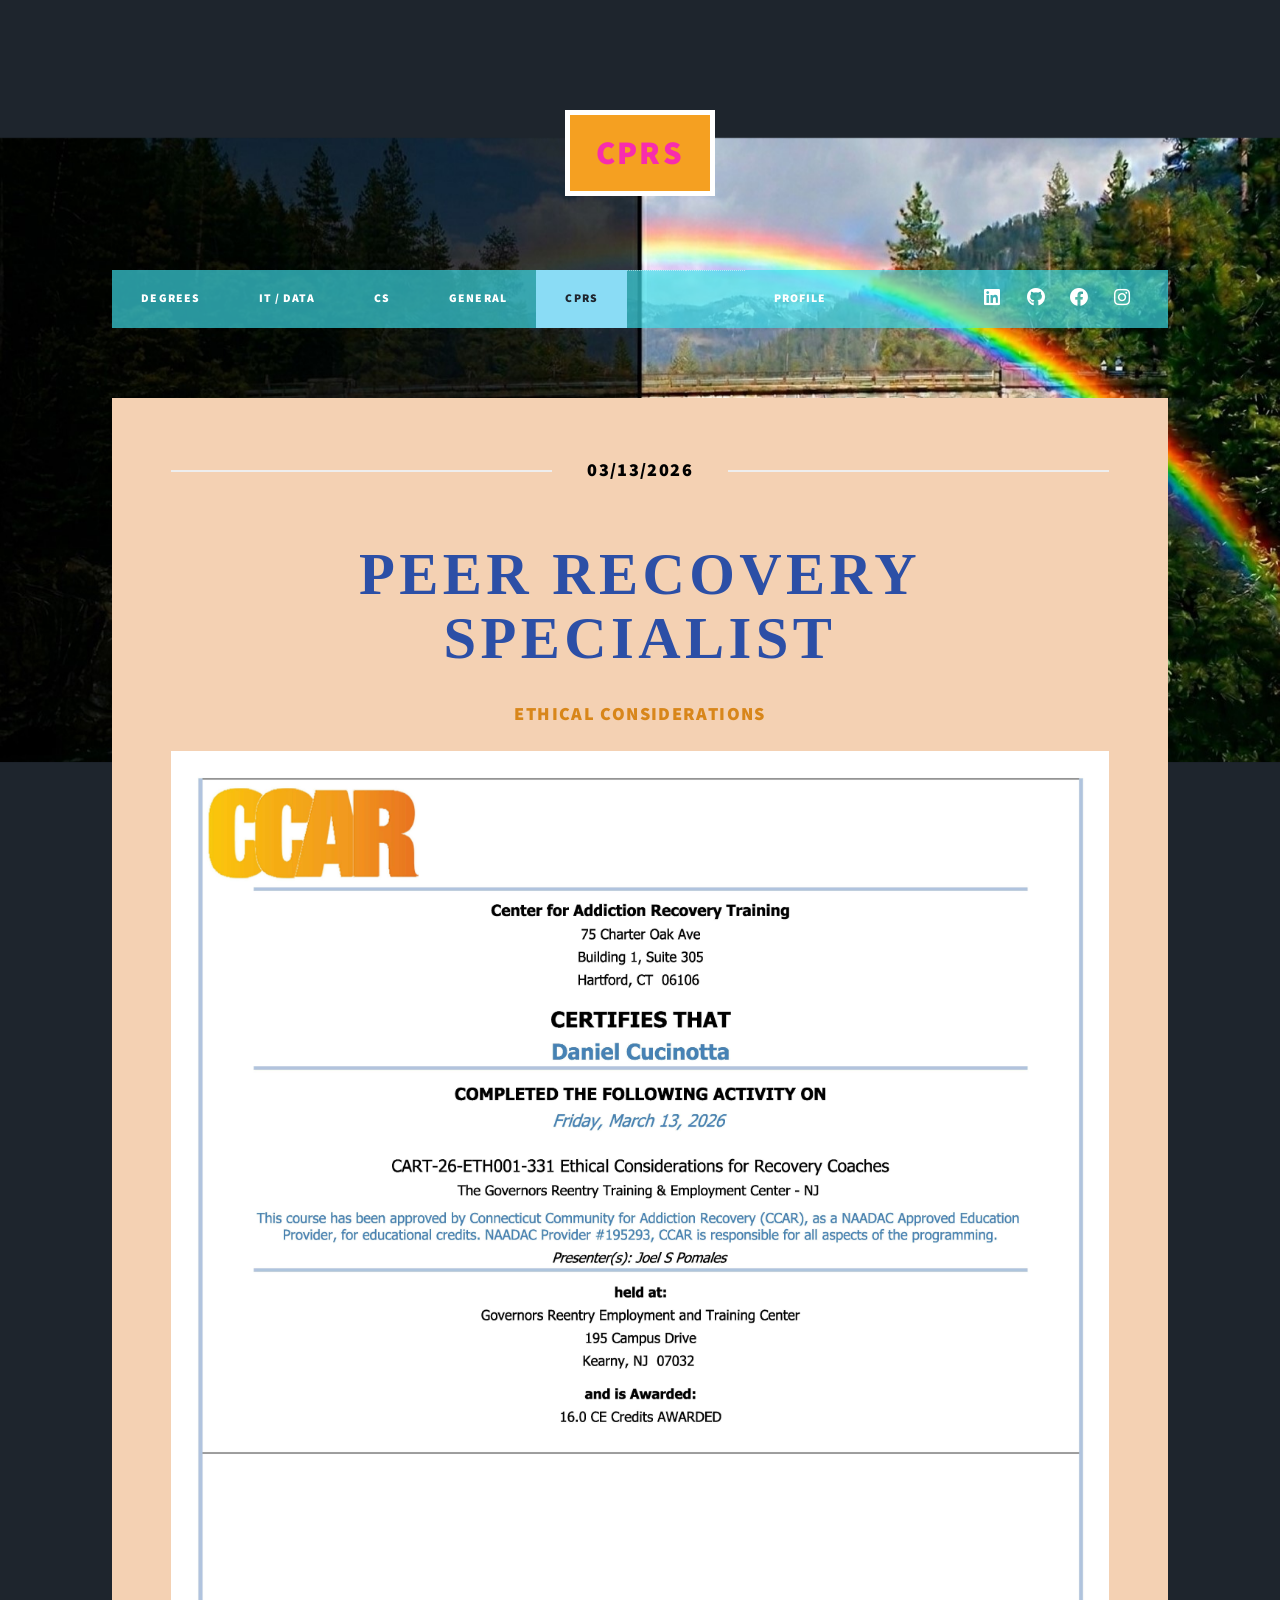
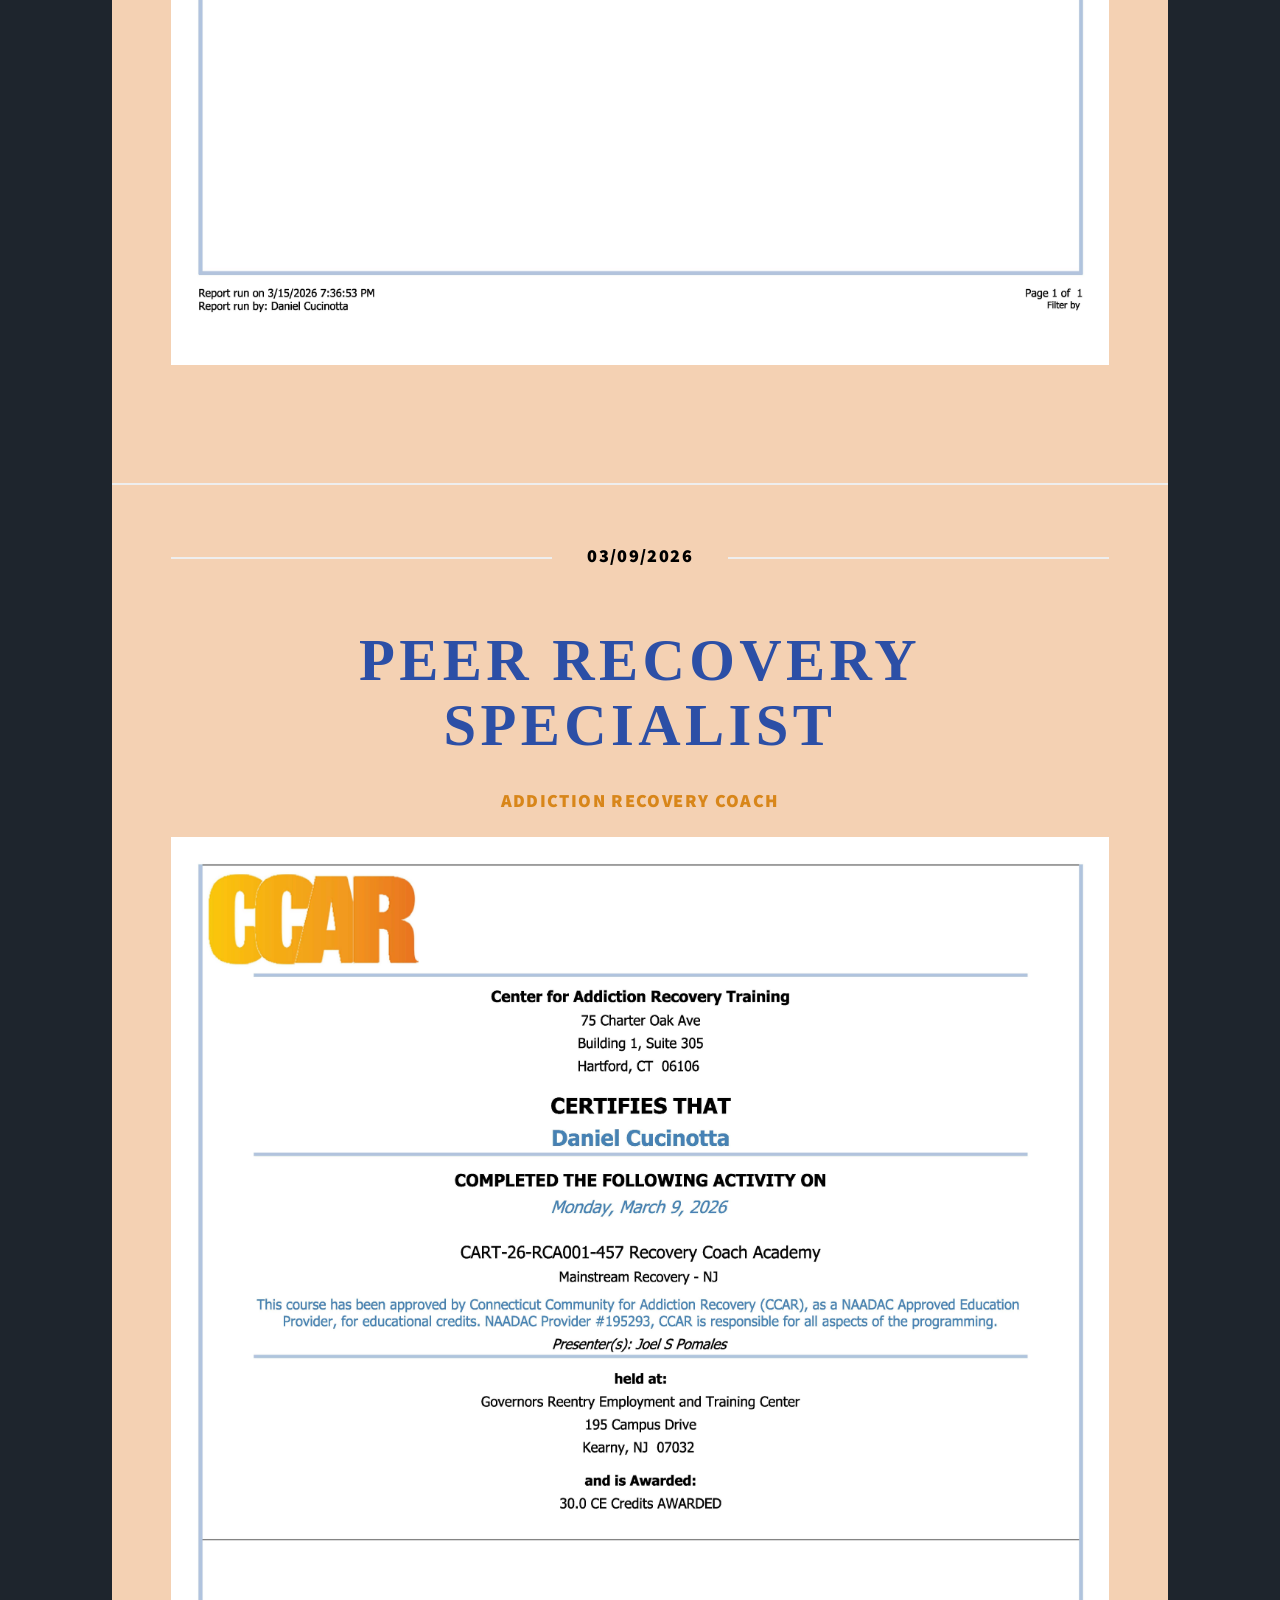
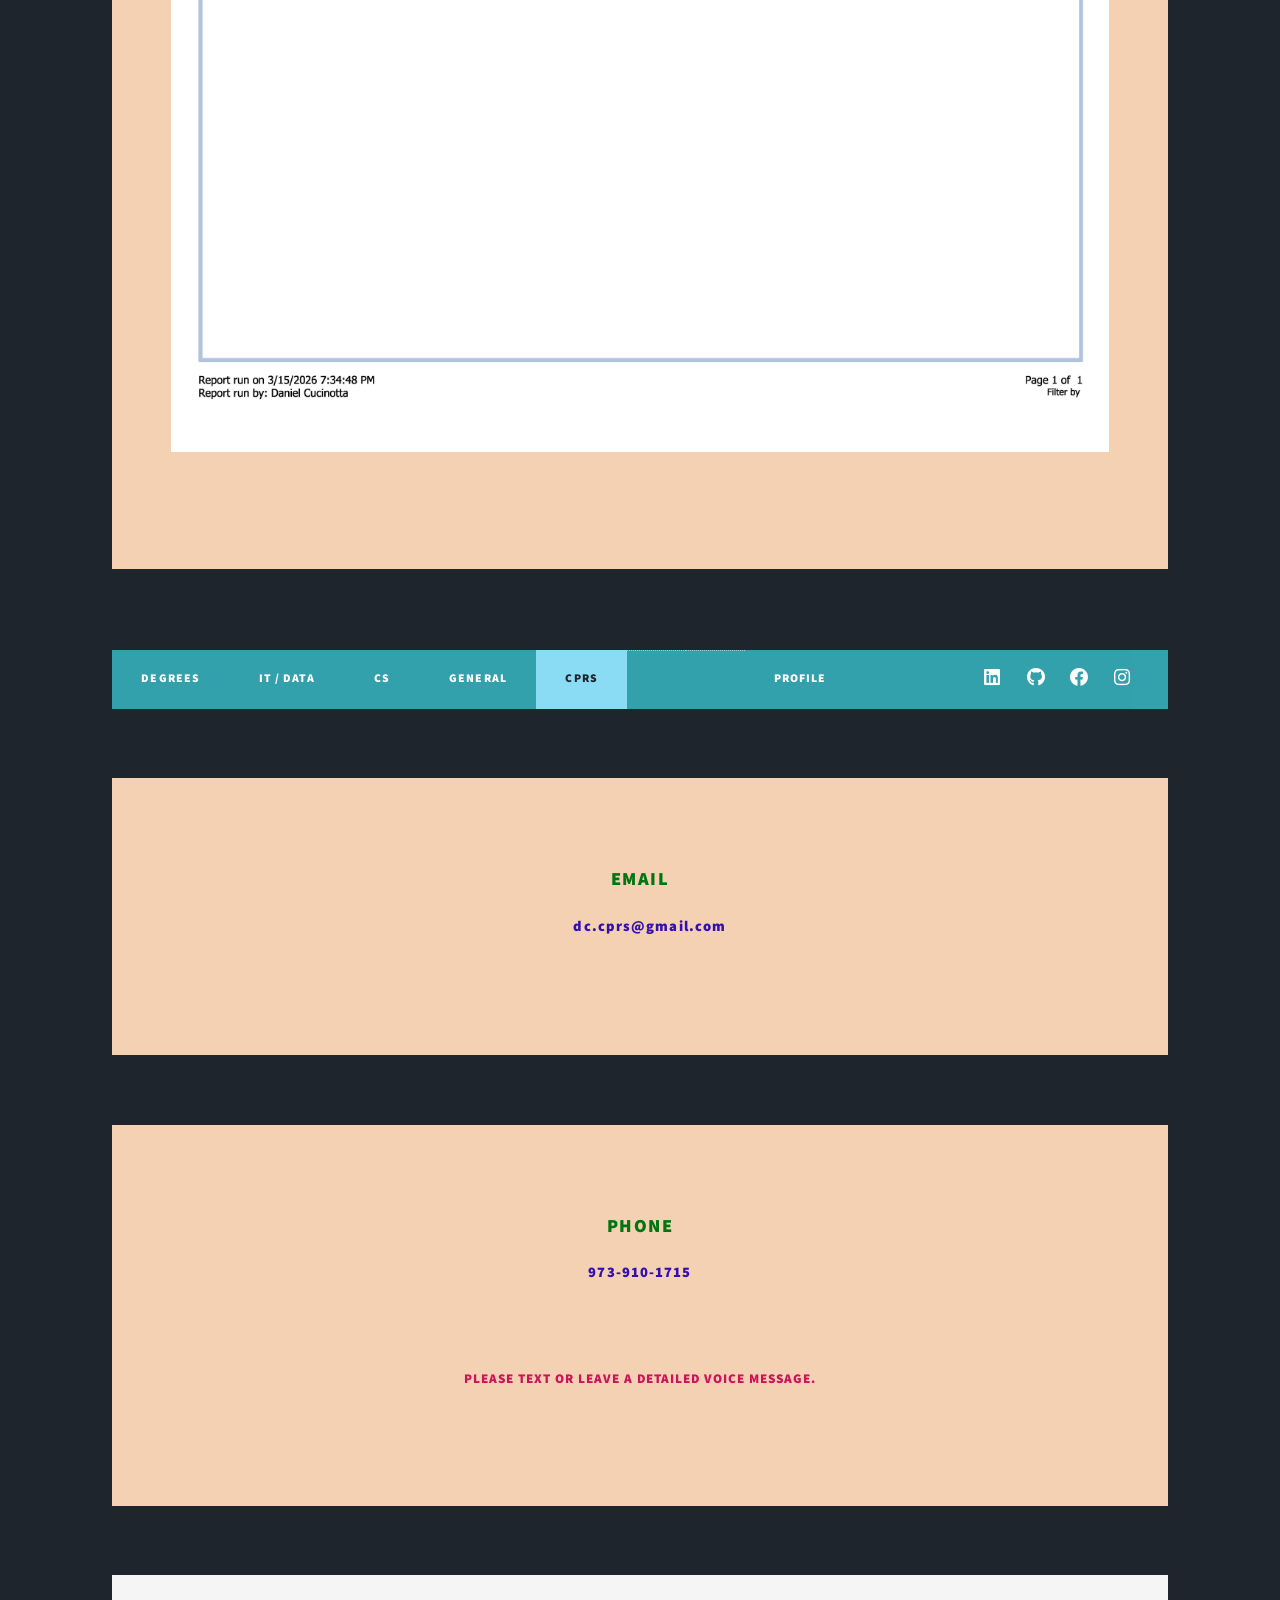
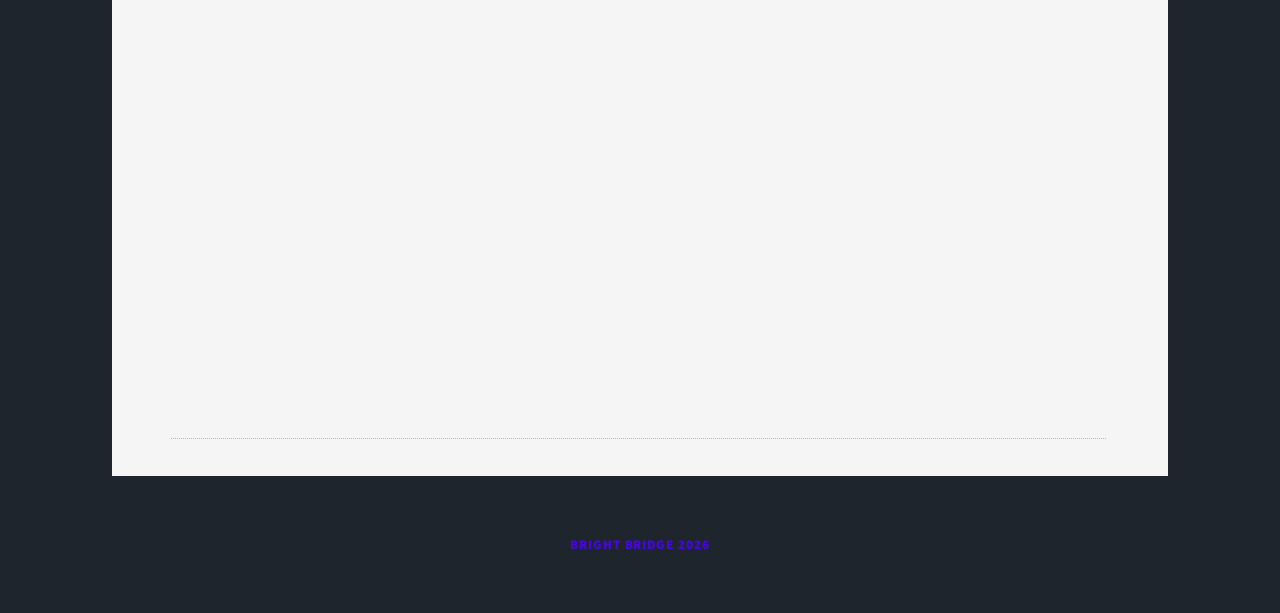
==== CPRS.html @ f17cce69 "Add files via upload" ====
<!DOCTYPE HTML>
<html>
	<head>
		<title> Daniel Cucinotta Portfolio </title>
		<meta charset="utf-8" />
		<meta name="viewport" content="width=device-width, initial-scale=1, user-scalable=no" />
	    <link rel="stylesheet" href="assets/css/main.css" /> 
		<noscript><link rel="stylesheet" href="assets/css/noscript.css" /></noscript>
	</head>
	<body class="is-preload">

		
		<!-- Wrapper -->
		<div id="wrapper" class="fade-in">			
			
			
				<!-- Header -->
            
					<header id="header">
						<span><div><a>
						<a class="logo" style = "color: rgb(248, 44, 173) ;  background-color:rgb(245, 160, 33);">CPRS</a></a></div></span>
					</header>		
				
<br/>
					<!-- Nav -->
								<nav id="nav">
									<ul class="links">
																				
										<li><a href="Degrees.html"> Degrees </a></li>

										<li><a href="Data.html"> IT / Data </a></li>
							
										<li><a href="CustomerService.html">CS</a></li>

										<li><a href="General.html">General</a></li>

										<li class="active"><a href="CPRS.html"> CPRS </a></li>	
										
										<li><a></a></li><br/>

										<li><a></a></li><br/>

									

										<li><a href="Profile.html"> Profile </a></li>
										
									</ul>

									<ul class="icons">	
											<li><a href="https://www.linkedin.com/in/dc-cprs/" class="icon brands fa-linkedin"></span></a></li>						
											<li><a href="https://github.com/dc411" class="icon brands alt fa-github"><span class="label"></span></a></li>
											<li><a href="https://www.facebook.com/daniel.cucinotta.2025/" class="icon brands fa-facebook"></span></a></li>
											<li><a href="https://www.instagram.com/cucinottadan/" class="icon brands fa-instagram"></span></a></li>
											
												</ul>

									</nav>

					<br/><br/>

					<!-- Main -->
					<div id="main">




						<!-- Post -->


										<section class="post">
						<header class="major">
							<span class="date"><h3 style="color: black">03/13/2026</h3></span>
							<a>
								<h2  style="color: rgb(44, 79, 166)" ><a href="images/CPRS2.jpg">Peer Recovery Specialist</a></h2>
									
								<h3 style="color:  rgb(216, 134, 26)";><a href="images/CPRS2.jpg">Ethical Considerations</h3>
								
							
							<div class="image main"><img src="images/CPRS2.jpg" alt="" /></div>
						</a>


					</header>
					</section>

					

				<section class="post">
						<header class="major">
							
							<span class="date"><h3 style="color: black">03/09/2026</h3></span>

							<a>
								<h2  style="color: rgb(44, 79, 166)" ><a href="images/CPRS.jpg">Peer Recovery Specialist</a></h2>
									
								<h3 style="color:  rgb(216, 134, 26)";><a href="images/CPRS.jpg">Addiction Recovery Coach</h3>
								
							
							<div class="image main"><img src="images/CPRS.jpg" alt="" /></div>
						</a>


					</header>
					</section>


		

						</div><br/>

				</div><br/>
			</section>
		</section>
	</div>
		</section>

		</div>
		</div>

	<br/><br/>					
	
	
				<!-- Nav -->
								<nav id="nav">
									<ul class="links">
																				
										<li><a href="Degrees.html"> Degrees </a></li>

										<li><a href="Data.html"> IT / Data </a></li><br/>
							
										<li><a href="CustomerService.html">CS</a></li>

										<li><a href="General.html">General</a></li>

										<li class="active"><a href="CPRS.html"> CPRS </a></li>
										
										<li><a></a></li><br/>

										<li><a></a></li><br/>

										

										<li><a href="Profile.html"> Profile </a></li><br/>
										
									</ul>

									<ul class="icons">	
											<li><a href="https://www.linkedin.com/in/dc-cprs/" class="icon brands fa-linkedin"></span></a></li>						
											<li><a href="https://github.com/dc411" class="icon brands alt fa-github"><span class="label"></span></a></li>
											<li><a href="https://www.facebook.com/daniel.cucinotta.2025/" class="icon brands fa-facebook"></span></a></li>
											<li><a href="https://www.instagram.com/cucinottadan/" class="icon brands fa-instagram"></span></a></li>
											
												</ul>

									</nav>

				</div>
				</section>
		
				<br/><br/>



<div id="main">

<section class="post">
						<header class="major">
							
							
						<a>
								<h3 style="color: rgb(2, 117, 18)">Email</h3>

								<h4 style="color: rgb(51, 16, 175)">
									
									<p style="text-transform: lowercase;">

									&emsp;&emsp;&emsp;&emsp;&emsp;&emsp;&emsp;&emsp;&emsp;&emsp;
									&emsp;&emsp;&emsp;&emsp;&emsp;&emsp;&emsp;&emsp;&emsp;&emsp;
									&emsp;&emsp;&emsp;&emsp;&nbsp;

									dc.cprs@gmail.com
								</p>
							</h4>
								
							</a>
					

					</header>
					</section>
				</div>
<br/><br/>

			<div id="main">
<section class="post">
						<header class="major">
							
							<a>
								<h3 style="color: rgb(2, 117, 18)">Phone</h3>
								<h4 style="color: rgb(51, 16, 175)">973-910-1715</h4>
								<br/><br/>
								<h5 style="color: rgb(203, 21, 91)">Please text or leave a detailed voice message.</h5>
							</a>							
						</header>
					</section>

</div>

<br/><br/>
					
						<!-- Footer -->
					<footer id="footer">


					
						<section >
						<a>

								<iframe src="https://www.google.com/maps/embed?pb=!1m18!1m12!1m3!1d6033.27076719664!2d-74.10550930064575!3d40.87987526144685!2m3!1f0!2f0!3f0!3m2!1i1024!2i768!4f13.1!3m3!1m2!1s0x89c2f944ef152515%3A0xebf8b6fded5df529!2sGarfield%2C%20NJ!5e0!3m2!1sen!2sus!4v1782497532136!5m2!1sen!2sus" width="935" height="400" style="border:0;" allowfullscreen="" loading="lazy" referrerpolicy="strict-origin-when-cross-origin"></iframe>
							</a>
	


					</section>

	</footer>

			<!-- Copyright -->
				
					<div id="copyright">
					<h5 style="color: rgb(71, 6, 224)"> <a href="index.html">Bright Bridge 2026</a></h5>
					</div>

		</div>
	
			
	
	
			

		<!-- Scripts -->
			<script src="assets/js/jquery.min.js"></script>
			<script src="assets/js/jquery.scrollex.min.js"></script>
			<script src="assets/js/jquery.scrolly.min.js"></script>
			<script src="assets/js/browser.min.js"></script>
			<script src="assets/js/breakpoints.min.js"></script>
			<script src="assets/js/util.js"></script>
			<script src="assets/js/main.js"></script>

	</body>
</html>
---- assets/css/main.css ----
@import url(fontawesome-all.min.css);
@import url("https://fonts.googleapis.com/css?family=Merriweather:300,700,300italic,700italic|Source+Sans+Pro:900");


html, body, div, span, applet, object,
iframe, h1, h2, h3, h4, h5, h6, p, blockquote,
pre, a, abbr, acronym, address, big, cite,
code, del, dfn, em, img, ins, kbd, q, s, samp,
small, strike, strong, sub, sup, tt, var, b,
u, i, center, dl, dt, dd, ol, ul, li, fieldset,
form, label, legend, table, caption, tbody,
tfoot, thead, tr, th, td, article, aside,
canvas, details, embed, figure, figcaption,
footer, header, hgroup, menu, nav, output, ruby,
section, summary, time, mark, audio, video {
	margin: 0;
	padding: 0;
	border: 0;
	font-size: 100%;
	font: inherit;
	vertical-align: baseline;}

article, aside, details, figcaption, figure,
footer, header, hgroup, menu, nav, section {
	display: block;}

body {
	line-height: 1;
}

ol, ul {
	list-style: none;
}

blockquote, q {
	quotes: none;
}

	blockquote:before, blockquote:after, q:before, q:after {
		content: '';
		content: none;
	}

table {
	border-collapse: collapse;
	border-spacing: 0;
}

body {
	-webkit-text-size-adjust: none;
}

mark {
	background-color: transparent;
	color: inherit;
}

input::-moz-focus-inner {
	border: 0;
	padding: 0;
}

input, select, textarea {
	-moz-appearance: none;
	-webkit-appearance: none;
	-ms-appearance: none;
	appearance: none;
}

/* Basic */

	@-ms-viewport {
		width: device-width;
	}

	body {
		-ms-overflow-style: scrollbar;
	}

	@media screen and (max-width: 480px) {

		html, body {
			min-width: 320px;
		}

	}

	html {
		box-sizing: border-box;
	}

	*, *:before, *:after {
		box-sizing: inherit;
	}

	body {
		background-color: #1e252d;
	}

		body.is-preload *, body.is-preload *:before, body.is-preload *:after {
			-moz-animation: none !important;
			-webkit-animation: none !important;
			-ms-animation: none !important;
			animation: none !important;
			-moz-transition: none !important;
			-webkit-transition: none !important;
			-ms-transition: none !important;
			transition: none !important;
		}

/* Type */

	html {
		font-size: 16pt;
	}

		@media screen and (max-width: 1680px) {

			html {
				font-size: 12pt;
			}

		}

		@media screen and (max-width: 1280px) {

			html {
				font-size: 11pt;
			}

		}

		@media screen and (max-width: 360px) {

			html {
				font-size: 10pt;
			}

		}

	body {
		color: #212931;
	}

	body, input, select, textarea {
		font-family: "Merriweather", Georgia, serif;
		font-weight: 300;
		font-size: 1rem;
		line-height: 2.375;
	}

	a {
		-moz-transition: color 0.2s ease-in-out, background-color 0.2s ease-in-out, border-color 0.2s ease-in-out, box-shadow 0.2s ease-in-out;
		-webkit-transition: color 0.2s ease-in-out, background-color 0.2s ease-in-out, border-color 0.2s ease-in-out, box-shadow 0.2s ease-in-out;
		-ms-transition: color 0.2s ease-in-out, background-color 0.2s ease-in-out, border-color 0.2s ease-in-out, box-shadow 0.2s ease-in-out;
		transition: color 0.2s ease-in-out, background-color 0.2s ease-in-out, border-color 0.2s ease-in-out, box-shadow 0.2s ease-in-out;
		border-bottom: dotted 1px;
		text-decoration: none;
	}

		a:hover {
			border-bottom-color: transparent;
		}

	strong, b {
		font-weight: 600;
	}

	em, i {
		font-style: italic;
	}

	p {
		text-align: justify;
		margin: 0 0 2rem 0;
	}

	h1, h2, h3, h4, h5, h6 {
		font-family: "Source Sans Pro", Helvetica, sans-serif;
		font-weight: 900;
		line-height: 1.5;
		letter-spacing: 0.075em;
		text-transform: uppercase;
		margin: 0 0 1rem 0;
	}

		h1 a, h2 a, h3 a, h4 a, h5 a, h6 a {
			border-bottom: 0;
			color: inherit;
			text-decoration: none;
		}

	h1 {
		font-size: 4rem;
		line-height: 1.1;
		margin: 0 0 2rem 0;
	}

	h2 {
		font-size: 1.75rem;
		line-height: 1.3;
		margin: 0 0 1.5rem 0;
	}

	h3 {
		font-size: 1.25rem;
		margin: 0 0 1.5rem 0;
	}

	h4 {
		font-size: 1rem;
	}

	h5 {
		font-size: 0.9rem;
	}

	h6 {
		font-size: 0.8rem;
	}

	sub {
		font-size: 0.8rem;
		position: relative;
		top: 0.5rem;
	}

	sup {
		font-size: 0.8rem;
		position: relative;
		top: -0.5rem;
	}

	blockquote {
		border-left: solid 4px;
		font-style: italic;
		margin: 0 0 2rem 0;
		padding: 0.5rem 0 0.5rem 2rem;
	}

	code {
		border: solid 2px;
		font-family: "Courier New", monospace;
		font-size: 0.9rem;
		margin: 0 0.25rem;
		padding: 0.25rem 0.65rem;
	}

	pre {
		-webkit-overflow-scrolling: touch;
		font-family: "Courier New", monospace;
		font-size: 0.9rem;
		margin: 0 0 2rem 0;
	}

		pre code {
			display: block;
			line-height: 1.75;
			padding: 1rem 1.5rem;
			overflow-x: auto;
		}

	hr {
		border: 0;
		border-bottom: solid 2px;
		margin: 3rem 0;
	}

		hr.major {
			margin: 5rem 0;
		}

	.align-left {
		text-align: left;
	}

	.align-center {
		text-align: center;
	}

	.align-right {
		text-align: right;
	}

	input, select, textarea {
		color: #212931;
	}

	a {
		color: #212931;
		border-bottom-color: rgba(33, 41, 49, 0.5);
	}

		a:hover {
			border-bottom-color: transparent;
			color: #e78e11 !important;
		}

	strong, b {
		color: #212931;
	}

	h1, h2, h3, h4, h5, h6 {
		color: #212931;
	}

	blockquote {
		border-left-color: #eeeeee;
	}

	code {
		background: rgba(220, 220, 220, 0.25);
		border-color: #eeeeee;
	}

	hr {
		border-bottom-color: #eeeeee;
	}

/* Row */

	.row {
		display: flex;
		flex-wrap: wrap;
		box-sizing: border-box;
		align-items: stretch;
	}

		.row > * {
			box-sizing: border-box;
		}

		.row.gtr-uniform > * > :last-child {
			margin-bottom: 0;
		}

		.row.aln-left {
			justify-content: flex-start;
		}

		.row.aln-center {
			justify-content: center;
		}

		.row.aln-right {
			justify-content: flex-end;
		}

		.row.aln-top {
			align-items: flex-start;
		}

		.row.aln-middle {
			align-items: center;
		}

		.row.aln-bottom {
			align-items: flex-end;
		}

		.row > .imp {
			order: -1;
		}

		.row > .col-1 {
			width: 8.33333%;
		}

		.row > .off-1 {
			margin-left: 8.33333%;
		}

		.row > .col-2 {
			width: 16.66667%;
		}

		.row > .off-2 {
			margin-left: 16.66667%;
		}

		.row > .col-3 {
			width: 25%;
		}

		.row > .off-3 {
			margin-left: 25%;
		}

		.row > .col-4 {
			width: 33.33333%;
		}

		.row > .off-4 {
			margin-left: 33.33333%;
		}

		.row > .col-5 {
			width: 41.66667%;
		}

		.row > .off-5 {
			margin-left: 41.66667%;
		}

		.row > .col-6 {
			width: 50%;
		}

		.row > .off-6 {
			margin-left: 50%;
		}

		.row > .col-7 {
			width: 58.33333%;
		}

		.row > .off-7 {
			margin-left: 58.33333%;
		}

		.row > .col-8 {
			width: 66.66667%;
		}

		.row > .off-8 {
			margin-left: 66.66667%;
		}

		.row > .col-9 {
			width: 75%;
		}

		.row > .off-9 {
			margin-left: 75%;
		}

		.row > .col-10 {
			width: 83.33333%;
		}

		.row > .off-10 {
			margin-left: 83.33333%;
		}

		.row > .col-11 {
			width: 91.66667%;
		}

		.row > .off-11 {
			margin-left: 91.66667%;
		}

		.row > .col-12 {
			width: 100%;
		}

		.row > .off-12 {
			margin-left: 100%;
		}

		.row.gtr-0 {
			margin-top: 0;
			margin-left: 0rem;
		}

			.row.gtr-0 > * {
				padding: 0 0 0 0rem;
			}

			.row.gtr-0.gtr-uniform {
				margin-top: 0rem;
			}

				.row.gtr-0.gtr-uniform > * {
					padding-top: 0rem;
				}

		.row.gtr-25 {
			margin-top: 0;
			margin-left: -0.375rem;
		}

			.row.gtr-25 > * {
				padding: 0 0 0 0.375rem;
			}

			.row.gtr-25.gtr-uniform {
				margin-top: -0.375rem;
			}

				.row.gtr-25.gtr-uniform > * {
					padding-top: 0.375rem;
				}

		.row.gtr-50 {
			margin-top: 0;
			margin-left: -0.75rem;
		}

			.row.gtr-50 > * {
				padding: 0 0 0 0.75rem;
			}

			.row.gtr-50.gtr-uniform {
				margin-top: -0.75rem;
			}

				.row.gtr-50.gtr-uniform > * {
					padding-top: 0.75rem;
				}

		.row {
			margin-top: 0;
			margin-left: -1.5rem;
		}

			.row > * {
				padding: 0 0 0 1.5rem;
			}

			.row.gtr-uniform {
				margin-top: -1.5rem;
			}

				.row.gtr-uniform > * {
					padding-top: 1.5rem;
				}

		.row.gtr-150 {
			margin-top: 0;
			margin-left: -2.25rem;
		}

			.row.gtr-150 > * {
				padding: 0 0 0 2.25rem;
			}

			.row.gtr-150.gtr-uniform {
				margin-top: -2.25rem;
			}

				.row.gtr-150.gtr-uniform > * {
					padding-top: 2.25rem;
				}

		.row.gtr-200 {
			margin-top: 0;
			margin-left: -3rem;
		}

			.row.gtr-200 > * {
				padding: 0 0 0 3rem;
			}

			.row.gtr-200.gtr-uniform {
				margin-top: -3rem;
			}

				.row.gtr-200.gtr-uniform > * {
					padding-top: 3rem;
				}

		@media screen and (max-width: 1680px) {

			.row {
				display: flex;
				flex-wrap: wrap;
				box-sizing: border-box;
				align-items: stretch;
			}

				.row > * {
					box-sizing: border-box;
				}

				.row.gtr-uniform > * > :last-child {
					margin-bottom: 0;
				}

				.row.aln-left {
					justify-content: flex-start;
				}

				.row.aln-center {
					justify-content: center;
				}

				.row.aln-right {
					justify-content: flex-end;
				}

				.row.aln-top {
					align-items: flex-start;
				}

				.row.aln-middle {
					align-items: center;
				}

				.row.aln-bottom {
					align-items: flex-end;
				}

				.row > .imp-xlarge {
					order: -1;
				}

				.row > .col-1-xlarge {
					width: 8.33333%;
				}

				.row > .off-1-xlarge {
					margin-left: 8.33333%;
				}

				.row > .col-2-xlarge {
					width: 16.66667%;
				}

				.row > .off-2-xlarge {
					margin-left: 16.66667%;
				}

				.row > .col-3-xlarge {
					width: 25%;
				}

				.row > .off-3-xlarge {
					margin-left: 25%;
				}

				.row > .col-4-xlarge {
					width: 33.33333%;
				}

				.row > .off-4-xlarge {
					margin-left: 33.33333%;
				}

				.row > .col-5-xlarge {
					width: 41.66667%;
				}

				.row > .off-5-xlarge {
					margin-left: 41.66667%;
				}

				.row > .col-6-xlarge {
					width: 50%;
				}

				.row > .off-6-xlarge {
					margin-left: 50%;
				}

				.row > .col-7-xlarge {
					width: 58.33333%;
				}

				.row > .off-7-xlarge {
					margin-left: 58.33333%;
				}

				.row > .col-8-xlarge {
					width: 66.66667%;
				}

				.row > .off-8-xlarge {
					margin-left: 66.66667%;
				}

				.row > .col-9-xlarge {
					width: 75%;
				}

				.row > .off-9-xlarge {
					margin-left: 75%;
				}

				.row > .col-10-xlarge {
					width: 83.33333%;
				}

				.row > .off-10-xlarge {
					margin-left: 83.33333%;
				}

				.row > .col-11-xlarge {
					width: 91.66667%;
				}

				.row > .off-11-xlarge {
					margin-left: 91.66667%;
				}

				.row > .col-12-xlarge {
					width: 100%;
				}

				.row > .off-12-xlarge {
					margin-left: 100%;
				}

				.row.gtr-0 {
					margin-top: 0;
					margin-left: 0rem;
				}

					.row.gtr-0 > * {
						padding: 0 0 0 0rem;
					}

					.row.gtr-0.gtr-uniform {
						margin-top: 0rem;
					}

						.row.gtr-0.gtr-uniform > * {
							padding-top: 0rem;
						}

				.row.gtr-25 {
					margin-top: 0;
					margin-left: -0.375rem;
				}

					.row.gtr-25 > * {
						padding: 0 0 0 0.375rem;
					}

					.row.gtr-25.gtr-uniform {
						margin-top: -0.375rem;
					}

						.row.gtr-25.gtr-uniform > * {
							padding-top: 0.375rem;
						}

				.row.gtr-50 {
					margin-top: 0;
					margin-left: -0.75rem;
				}

					.row.gtr-50 > * {
						padding: 0 0 0 0.75rem;
					}

					.row.gtr-50.gtr-uniform {
						margin-top: -0.75rem;
					}

						.row.gtr-50.gtr-uniform > * {
							padding-top: 0.75rem;
						}

				.row {
					margin-top: 0;
					margin-left: -1.5rem;
				}

					.row > * {
						padding: 0 0 0 1.5rem;
					}

					.row.gtr-uniform {
						margin-top: -1.5rem;
					}

						.row.gtr-uniform > * {
							padding-top: 1.5rem;
						}

				.row.gtr-150 {
					margin-top: 0;
					margin-left: -2.25rem;
				}

					.row.gtr-150 > * {
						padding: 0 0 0 2.25rem;
					}

					.row.gtr-150.gtr-uniform {
						margin-top: -2.25rem;
					}

						.row.gtr-150.gtr-uniform > * {
							padding-top: 2.25rem;
						}

				.row.gtr-200 {
					margin-top: 0;
					margin-left: -3rem;
				}

					.row.gtr-200 > * {
						padding: 0 0 0 3rem;
					}

					.row.gtr-200.gtr-uniform {
						margin-top: -3rem;
					}

						.row.gtr-200.gtr-uniform > * {
							padding-top: 3rem;
						}

		}

		@media screen and (max-width: 1280px) {

			.row {
				display: flex;
				flex-wrap: wrap;
				box-sizing: border-box;
				align-items: stretch;
			}

				.row > * {
					box-sizing: border-box;
				}

				.row.gtr-uniform > * > :last-child {
					margin-bottom: 0;
				}

				.row.aln-left {
					justify-content: flex-start;
				}

				.row.aln-center {
					justify-content: center;
				}

				.row.aln-right {
					justify-content: flex-end;
				}

				.row.aln-top {
					align-items: flex-start;
				}

				.row.aln-middle {
					align-items: center;
				}

				.row.aln-bottom {
					align-items: flex-end;
				}

				.row > .imp-large {
					order: -1;
				}

				.row > .col-1-large {
					width: 8.33333%;
				}

				.row > .off-1-large {
					margin-left: 8.33333%;
				}

				.row > .col-2-large {
					width: 16.66667%;
				}

				.row > .off-2-large {
					margin-left: 16.66667%;
				}

				.row > .col-3-large {
					width: 25%;
				}

				.row > .off-3-large {
					margin-left: 25%;
				}

				.row > .col-4-large {
					width: 33.33333%;
				}

				.row > .off-4-large {
					margin-left: 33.33333%;
				}

				.row > .col-5-large {
					width: 41.66667%;
				}

				.row > .off-5-large {
					margin-left: 41.66667%;
				}

				.row > .col-6-large {
					width: 50%;
				}

				.row > .off-6-large {
					margin-left: 50%;
				}

				.row > .col-7-large {
					width: 58.33333%;
				}

				.row > .off-7-large {
					margin-left: 58.33333%;
				}

				.row > .col-8-large {
					width: 66.66667%;
				}

				.row > .off-8-large {
					margin-left: 66.66667%;
				}

				.row > .col-9-large {
					width: 75%;
				}

				.row > .off-9-large {
					margin-left: 75%;
				}

				.row > .col-10-large {
					width: 83.33333%;
				}

				.row > .off-10-large {
					margin-left: 83.33333%;
				}

				.row > .col-11-large {
					width: 91.66667%;
				}

				.row > .off-11-large {
					margin-left: 91.66667%;
				}

				.row > .col-12-large {
					width: 100%;
				}

				.row > .off-12-large {
					margin-left: 100%;
				}

				.row.gtr-0 {
					margin-top: 0;
					margin-left: 0rem;
				}

					.row.gtr-0 > * {
						padding: 0 0 0 0rem;
					}

					.row.gtr-0.gtr-uniform {
						margin-top: 0rem;
					}

						.row.gtr-0.gtr-uniform > * {
							padding-top: 0rem;
						}

				.row.gtr-25 {
					margin-top: 0;
					margin-left: -0.375rem;
				}

					.row.gtr-25 > * {
						padding: 0 0 0 0.375rem;
					}

					.row.gtr-25.gtr-uniform {
						margin-top: -0.375rem;
					}

						.row.gtr-25.gtr-uniform > * {
							padding-top: 0.375rem;
						}

				.row.gtr-50 {
					margin-top: 0;
					margin-left: -0.75rem;
				}

					.row.gtr-50 > * {
						padding: 0 0 0 0.75rem;
					}

					.row.gtr-50.gtr-uniform {
						margin-top: -0.75rem;
					}

						.row.gtr-50.gtr-uniform > * {
							padding-top: 0.75rem;
						}

				.row {
					margin-top: 0;
					margin-left: -1.5rem;
				}

					.row > * {
						padding: 0 0 0 1.5rem;
					}

					.row.gtr-uniform {
						margin-top: -1.5rem;
					}

						.row.gtr-uniform > * {
							padding-top: 1.5rem;
						}

				.row.gtr-150 {
					margin-top: 0;
					margin-left: -2.25rem;
				}

					.row.gtr-150 > * {
						padding: 0 0 0 2.25rem;
					}

					.row.gtr-150.gtr-uniform {
						margin-top: -2.25rem;
					}

						.row.gtr-150.gtr-uniform > * {
							padding-top: 2.25rem;
						}

				.row.gtr-200 {
					margin-top: 0;
					margin-left: -3rem;
				}

					.row.gtr-200 > * {
						padding: 0 0 0 3rem;
					}

					.row.gtr-200.gtr-uniform {
						margin-top: -3rem;
					}

						.row.gtr-200.gtr-uniform > * {
							padding-top: 3rem;
						}

		}

		@media screen and (max-width: 980px) {

			.row {
				display: flex;
				flex-wrap: wrap;
				box-sizing: border-box;
				align-items: stretch;
			}

				.row > * {
					box-sizing: border-box;
				}

				.row.gtr-uniform > * > :last-child {
					margin-bottom: 0;
				}

				.row.aln-left {
					justify-content: flex-start;
				}

				.row.aln-center {
					justify-content: center;
				}

				.row.aln-right {
					justify-content: flex-end;
				}

				.row.aln-top {
					align-items: flex-start;
				}

				.row.aln-middle {
					align-items: center;
				}

				.row.aln-bottom {
					align-items: flex-end;
				}

				.row > .imp-medium {
					order: -1;
				}

				.row > .col-1-medium {
					width: 8.33333%;
				}

				.row > .off-1-medium {
					margin-left: 8.33333%;
				}

				.row > .col-2-medium {
					width: 16.66667%;
				}

				.row > .off-2-medium {
					margin-left: 16.66667%;
				}

				.row > .col-3-medium {
					width: 25%;
				}

				.row > .off-3-medium {
					margin-left: 25%;
				}

				.row > .col-4-medium {
					width: 33.33333%;
				}

				.row > .off-4-medium {
					margin-left: 33.33333%;
				}

				.row > .col-5-medium {
					width: 41.66667%;
				}

				.row > .off-5-medium {
					margin-left: 41.66667%;
				}

				.row > .col-6-medium {
					width: 50%;
				}

				.row > .off-6-medium {
					margin-left: 50%;
				}

				.row > .col-7-medium {
					width: 58.33333%;
				}

				.row > .off-7-medium {
					margin-left: 58.33333%;
				}

				.row > .col-8-medium {
					width: 66.66667%;
				}

				.row > .off-8-medium {
					margin-left: 66.66667%;
				}

				.row > .col-9-medium {
					width: 75%;
				}

				.row > .off-9-medium {
					margin-left: 75%;
				}

				.row > .col-10-medium {
					width: 83.33333%;
				}

				.row > .off-10-medium {
					margin-left: 83.33333%;
				}

				.row > .col-11-medium {
					width: 91.66667%;
				}

				.row > .off-11-medium {
					margin-left: 91.66667%;
				}

				.row > .col-12-medium {
					width: 100%;
				}

				.row > .off-12-medium {
					margin-left: 100%;
				}

				.row.gtr-0 {
					margin-top: 0;
					margin-left: 0rem;
				}

					.row.gtr-0 > * {
						padding: 0 0 0 0rem;
					}

					.row.gtr-0.gtr-uniform {
						margin-top: 0rem;
					}

						.row.gtr-0.gtr-uniform > * {
							padding-top: 0rem;
						}

				.row.gtr-25 {
					margin-top: 0;
					margin-left: -0.375rem;
				}

					.row.gtr-25 > * {
						padding: 0 0 0 0.375rem;
					}

					.row.gtr-25.gtr-uniform {
						margin-top: -0.375rem;
					}

						.row.gtr-25.gtr-uniform > * {
							padding-top: 0.375rem;
						}

				.row.gtr-50 {
					margin-top: 0;
					margin-left: -0.75rem;
				}

					.row.gtr-50 > * {
						padding: 0 0 0 0.75rem;
					}

					.row.gtr-50.gtr-uniform {
						margin-top: -0.75rem;
					}

						.row.gtr-50.gtr-uniform > * {
							padding-top: 0.75rem;
						}

				.row {
					margin-top: 0;
					margin-left: -1.5rem;
				}

					.row > * {
						padding: 0 0 0 1.5rem;
					}

					.row.gtr-uniform {
						margin-top: -1.5rem;
					}

						.row.gtr-uniform > * {
							padding-top: 1.5rem;
						}

				.row.gtr-150 {
					margin-top: 0;
					margin-left: -2.25rem;
				}

					.row.gtr-150 > * {
						padding: 0 0 0 2.25rem;
					}

					.row.gtr-150.gtr-uniform {
						margin-top: -2.25rem;
					}

						.row.gtr-150.gtr-uniform > * {
							padding-top: 2.25rem;
						}

				.row.gtr-200 {
					margin-top: 0;
					margin-left: -3rem;
				}

					.row.gtr-200 > * {
						padding: 0 0 0 3rem;
					}

					.row.gtr-200.gtr-uniform {
						margin-top: -3rem;
					}

						.row.gtr-200.gtr-uniform > * {
							padding-top: 3rem;
						}

		}

		@media screen and (max-width: 736px) {

			.row {
				display: flex;
				flex-wrap: wrap;
				box-sizing: border-box;
				align-items: stretch;
			}

				.row > * {
					box-sizing: border-box;
				}

				.row.gtr-uniform > * > :last-child {
					margin-bottom: 0;
				}

				.row.aln-left {
					justify-content: flex-start;
				}

				.row.aln-center {
					justify-content: center;
				}

				.row.aln-right {
					justify-content: flex-end;
				}

				.row.aln-top {
					align-items: flex-start;
				}

				.row.aln-middle {
					align-items: center;
				}

				.row.aln-bottom {
					align-items: flex-end;
				}

				.row > .imp-small {
					order: -1;
				}

				.row > .col-1-small {
					width: 8.33333%;
				}

				.row > .off-1-small {
					margin-left: 8.33333%;
				}

				.row > .col-2-small {
					width: 16.66667%;
				}

				.row > .off-2-small {
					margin-left: 16.66667%;
				}

				.row > .col-3-small {
					width: 25%;
				}

				.row > .off-3-small {
					margin-left: 25%;
				}

				.row > .col-4-small {
					width: 33.33333%;
				}

				.row > .off-4-small {
					margin-left: 33.33333%;
				}

				.row > .col-5-small {
					width: 41.66667%;
				}

				.row > .off-5-small {
					margin-left: 41.66667%;
				}

				.row > .col-6-small {
					width: 50%;
				}

				.row > .off-6-small {
					margin-left: 50%;
				}

				.row > .col-7-small {
					width: 58.33333%;
				}

				.row > .off-7-small {
					margin-left: 58.33333%;
				}

				.row > .col-8-small {
					width: 66.66667%;
				}

				.row > .off-8-small {
					margin-left: 66.66667%;
				}

				.row > .col-9-small {
					width: 75%;
				}

				.row > .off-9-small {
					margin-left: 75%;
				}

				.row > .col-10-small {
					width: 83.33333%;
				}

				.row > .off-10-small {
					margin-left: 83.33333%;
				}

				.row > .col-11-small {
					width: 91.66667%;
				}

				.row > .off-11-small {
					margin-left: 91.66667%;
				}

				.row > .col-12-small {
					width: 100%;
				}

				.row > .off-12-small {
					margin-left: 100%;
				}

				.row.gtr-0 {
					margin-top: 0;
					margin-left: 0rem;
				}

					.row.gtr-0 > * {
						padding: 0 0 0 0rem;
					}

					.row.gtr-0.gtr-uniform {
						margin-top: 0rem;
					}

						.row.gtr-0.gtr-uniform > * {
							padding-top: 0rem;
						}

				.row.gtr-25 {
					margin-top: 0;
					margin-left: -0.375rem;
				}

					.row.gtr-25 > * {
						padding: 0 0 0 0.375rem;
					}

					.row.gtr-25.gtr-uniform {
						margin-top: -0.375rem;
					}

						.row.gtr-25.gtr-uniform > * {
							padding-top: 0.375rem;
						}

				.row.gtr-50 {
					margin-top: 0;
					margin-left: -0.75rem;
				}

					.row.gtr-50 > * {
						padding: 0 0 0 0.75rem;
					}

					.row.gtr-50.gtr-uniform {
						margin-top: -0.75rem;
					}

						.row.gtr-50.gtr-uniform > * {
							padding-top: 0.75rem;
						}

				.row {
					margin-top: 0;
					margin-left: -1.5rem;
				}

					.row > * {
						padding: 0 0 0 1.5rem;
					}

					.row.gtr-uniform {
						margin-top: -1.5rem;
					}

						.row.gtr-uniform > * {
							padding-top: 1.5rem;
						}

				.row.gtr-150 {
					margin-top: 0;
					margin-left: -2.25rem;
				}

					.row.gtr-150 > * {
						padding: 0 0 0 2.25rem;
					}

					.row.gtr-150.gtr-uniform {
						margin-top: -2.25rem;
					}

						.row.gtr-150.gtr-uniform > * {
							padding-top: 2.25rem;
						}

				.row.gtr-200 {
					margin-top: 0;
					margin-left: -3rem;
				}

					.row.gtr-200 > * {
						padding: 0 0 0 3rem;
					}

					.row.gtr-200.gtr-uniform {
						margin-top: -3rem;
					}

						.row.gtr-200.gtr-uniform > * {
							padding-top: 3rem;
						}

		}

		@media screen and (max-width: 480px) {

			.row {
				display: flex;
				flex-wrap: wrap;
				box-sizing: border-box;
				align-items: stretch;
			}

				.row > * {
					box-sizing: border-box;
				}

				.row.gtr-uniform > * > :last-child {
					margin-bottom: 0;
				}

				.row.aln-left {
					justify-content: flex-start;
				}

				.row.aln-center {
					justify-content: center;
				}

				.row.aln-right {
					justify-content: flex-end;
				}

				.row.aln-top {
					align-items: flex-start;
				}

				.row.aln-middle {
					align-items: center;
				}

				.row.aln-bottom {
					align-items: flex-end;
				}

				.row > .imp-xsmall {
					order: -1;
				}

				.row > .col-1-xsmall {
					width: 8.33333%;
				}

				.row > .off-1-xsmall {
					margin-left: 8.33333%;
				}

				.row > .col-2-xsmall {
					width: 16.66667%;
				}

				.row > .off-2-xsmall {
					margin-left: 16.66667%;
				}

				.row > .col-3-xsmall {
					width: 25%;
				}

				.row > .off-3-xsmall {
					margin-left: 25%;
				}

				.row > .col-4-xsmall {
					width: 33.33333%;
				}

				.row > .off-4-xsmall {
					margin-left: 33.33333%;
				}

				.row > .col-5-xsmall {
					width: 41.66667%;
				}

				.row > .off-5-xsmall {
					margin-left: 41.66667%;
				}

				.row > .col-6-xsmall {
					width: 50%;
				}

				.row > .off-6-xsmall {
					margin-left: 50%;
				}

				.row > .col-7-xsmall {
					width: 58.33333%;
				}

				.row > .off-7-xsmall {
					margin-left: 58.33333%;
				}

				.row > .col-8-xsmall {
					width: 66.66667%;
				}

				.row > .off-8-xsmall {
					margin-left: 66.66667%;
				}

				.row > .col-9-xsmall {
					width: 75%;
				}

				.row > .off-9-xsmall {
					margin-left: 75%;
				}

				.row > .col-10-xsmall {
					width: 83.33333%;
				}

				.row > .off-10-xsmall {
					margin-left: 83.33333%;
				}

				.row > .col-11-xsmall {
					width: 91.66667%;
				}

				.row > .off-11-xsmall {
					margin-left: 91.66667%;
				}

				.row > .col-12-xsmall {
					width: 100%;
				}

				.row > .off-12-xsmall {
					margin-left: 100%;
				}

				.row.gtr-0 {
					margin-top: 0;
					margin-left: 0rem;
				}

					.row.gtr-0 > * {
						padding: 0 0 0 0rem;
					}

					.row.gtr-0.gtr-uniform {
						margin-top: 0rem;
					}

						.row.gtr-0.gtr-uniform > * {
							padding-top: 0rem;
						}

				.row.gtr-25 {
					margin-top: 0;
					margin-left: -0.375rem;
				}

					.row.gtr-25 > * {
						padding: 0 0 0 0.375rem;
					}

					.row.gtr-25.gtr-uniform {
						margin-top: -0.375rem;
					}

						.row.gtr-25.gtr-uniform > * {
							padding-top: 0.375rem;
						}

				.row.gtr-50 {
					margin-top: 0;
					margin-left: -0.75rem;
				}

					.row.gtr-50 > * {
						padding: 0 0 0 0.75rem;
					}

					.row.gtr-50.gtr-uniform {
						margin-top: -0.75rem;
					}

						.row.gtr-50.gtr-uniform > * {
							padding-top: 0.75rem;
						}

				.row {
					margin-top: 0;
					margin-left: -1.5rem;
				}

					.row > * {
						padding: 0 0 0 1.5rem;
					}

					.row.gtr-uniform {
						margin-top: -1.5rem;
					}

						.row.gtr-uniform > * {
							padding-top: 1.5rem;
						}

				.row.gtr-150 {
					margin-top: 0;
					margin-left: -2.25rem;
				}

					.row.gtr-150 > * {
						padding: 0 0 0 2.25rem;
					}

					.row.gtr-150.gtr-uniform {
						margin-top: -2.25rem;
					}

						.row.gtr-150.gtr-uniform > * {
							padding-top: 2.25rem;
						}

				.row.gtr-200 {
					margin-top: 0;
					margin-left: -3rem;
				}

					.row.gtr-200 > * {
						padding: 0 0 0 3rem;
					}

					.row.gtr-200.gtr-uniform {
						margin-top: -3rem;
					}

						.row.gtr-200.gtr-uniform > * {
							padding-top: 3rem;
						}

		}

		@media screen and (max-width: 360px) {

			.row {
				display: flex;
				flex-wrap: wrap;
				box-sizing: border-box;
				align-items: stretch;
			}

				.row > * {
					box-sizing: border-box;
				}

				.row.gtr-uniform > * > :last-child {
					margin-bottom: 0;
				}

				.row.aln-left {
					justify-content: flex-start;
				}

				.row.aln-center {
					justify-content: center;
				}

				.row.aln-right {
					justify-content: flex-end;
				}

				.row.aln-top {
					align-items: flex-start;
				}

				.row.aln-middle {
					align-items: center;
				}

				.row.aln-bottom {
					align-items: flex-end;
				}

				.row > .imp-xxsmall {
					order: -1;
				}

				.row > .col-1-xxsmall {
					width: 8.33333%;
				}

				.row > .off-1-xxsmall {
					margin-left: 8.33333%;
				}

				.row > .col-2-xxsmall {
					width: 16.66667%;
				}

				.row > .off-2-xxsmall {
					margin-left: 16.66667%;
				}

				.row > .col-3-xxsmall {
					width: 25%;
				}

				.row > .off-3-xxsmall {
					margin-left: 25%;
				}

				.row > .col-4-xxsmall {
					width: 33.33333%;
				}

				.row > .off-4-xxsmall {
					margin-left: 33.33333%;
				}

				.row > .col-5-xxsmall {
					width: 41.66667%;
				}

				.row > .off-5-xxsmall {
					margin-left: 41.66667%;
				}

				.row > .col-6-xxsmall {
					width: 50%;
				}

				.row > .off-6-xxsmall {
					margin-left: 50%;
				}

				.row > .col-7-xxsmall {
					width: 58.33333%;
				}

				.row > .off-7-xxsmall {
					margin-left: 58.33333%;
				}

				.row > .col-8-xxsmall {
					width: 66.66667%;
				}

				.row > .off-8-xxsmall {
					margin-left: 66.66667%;
				}

				.row > .col-9-xxsmall {
					width: 75%;
				}

				.row > .off-9-xxsmall {
					margin-left: 75%;
				}

				.row > .col-10-xxsmall {
					width: 83.33333%;
				}

				.row > .off-10-xxsmall {
					margin-left: 83.33333%;
				}

				.row > .col-11-xxsmall {
					width: 91.66667%;
				}

				.row > .off-11-xxsmall {
					margin-left: 91.66667%;
				}

				.row > .col-12-xxsmall {
					width: 100%;
				}

				.row > .off-12-xxsmall {
					margin-left: 100%;
				}

				.row.gtr-0 {
					margin-top: 0;
					margin-left: 0rem;
				}

					.row.gtr-0 > * {
						padding: 0 0 0 0rem;
					}

					.row.gtr-0.gtr-uniform {
						margin-top: 0rem;
					}

						.row.gtr-0.gtr-uniform > * {
							padding-top: 0rem;
						}

				.row.gtr-25 {
					margin-top: 0;
					margin-left: -0.375rem;
				}

					.row.gtr-25 > * {
						padding: 0 0 0 0.375rem;
					}

					.row.gtr-25.gtr-uniform {
						margin-top: -0.375rem;
					}

						.row.gtr-25.gtr-uniform > * {
							padding-top: 0.375rem;
						}

				.row.gtr-50 {
					margin-top: 0;
					margin-left: -0.75rem;
				}

					.row.gtr-50 > * {
						padding: 0 0 0 0.75rem;
					}

					.row.gtr-50.gtr-uniform {
						margin-top: -0.75rem;
					}

						.row.gtr-50.gtr-uniform > * {
							padding-top: 0.75rem;
						}

				.row {
					margin-top: 0;
					margin-left: -1.5rem;
				}

					.row > * {
						padding: 0 0 0 1.5rem;
					}

					.row.gtr-uniform {
						margin-top: -1.5rem;
					}

						.row.gtr-uniform > * {
							padding-top: 1.5rem;
						}

				.row.gtr-150 {
					margin-top: 0;
					margin-left: -2.25rem;
				}

					.row.gtr-150 > * {
						padding: 0 0 0 2.25rem;
					}

					.row.gtr-150.gtr-uniform {
						margin-top: -2.25rem;
					}

						.row.gtr-150.gtr-uniform > * {
							padding-top: 2.25rem;
						}

				.row.gtr-200 {
					margin-top: 0;
					margin-left: -3rem;
				}

					.row.gtr-200 > * {
						padding: 0 0 0 3rem;
					}

					.row.gtr-200.gtr-uniform {
						margin-top: -3rem;
					}

						.row.gtr-200.gtr-uniform > * {
							padding-top: 3rem;
						}

		}

/* Box */

	.box {
		border: solid 2px;
		margin-bottom: 2rem;
		padding: 1.5rem;
	}

		.box > :last-child,
		.box > :last-child > :last-child,
		.box > :last-child > :last-child > :last-child {
			margin-bottom: 0;
		}

		.box.alt {
			border: 0;
			border-radius: 0;
			padding: 0;
		}

	.box {
		border-color: #aa0a0a;
	}

/* Button */

	input[type="submit"],
	input[type="reset"],
	input[type="button"],
	button,
	.button {
		-moz-appearance: none;
		-webkit-appearance: none;
		-ms-appearance: none;
		appearance: none;
		-moz-transition: background-color 0.2s ease-in-out, box-shadow 0.2s ease-in-out, color 0.2s ease-in-out;
		-webkit-transition: background-color 0.2s ease-in-out, box-shadow 0.2s ease-in-out, color 0.2s ease-in-out;
		-ms-transition: background-color 0.2s ease-in-out, box-shadow 0.2s ease-in-out, color 0.2s ease-in-out;
		transition: background-color 0.2s ease-in-out, box-shadow 0.2s ease-in-out, color 0.2s ease-in-out;
		border: 0;
		border-radius: 0;
		cursor: pointer;
		display: inline-block;
		font-family: "Source Sans Pro", Helvetica, sans-serif;
		font-size: 0.8rem;
		font-weight: 900;
		letter-spacing: 0.075em;
		height: 3rem;
		line-height: 3rem;
		padding: 0 2rem;
		text-align: center;
		text-decoration: none;
		text-transform: uppercase;
		white-space: nowrap;
	}

		input[type="submit"].icon:before,
		input[type="reset"].icon:before,
		input[type="button"].icon:before,
		button.icon:before,
		.button.icon:before {
			margin-right: 0.5rem;
		}

		input[type="submit"].icon.solo,
		input[type="reset"].icon.solo,
		input[type="button"].icon.solo,
		button.icon.solo,
		.button.icon.solo {
			position: relative;
			width: 4rem;
			height: 4rem;
			line-height: 4rem;
			border-radius: 4rem;
			text-indent: 4rem;
			overflow: hidden;
			padding: 0;
			white-space: nowrap;
		}

			input[type="submit"].icon.solo:before,
			input[type="reset"].icon.solo:before,
			input[type="button"].icon.solo:before,
			button.icon.solo:before,
			.button.icon.solo:before {
				position: absolute;
				display: block;
				top: 0;
				left: 0;
				width: inherit;
				height: inherit;
				line-height: inherit;
				font-size: 1.25rem;
				margin-right: 0;
				text-align: center;
				text-indent: 0;
			}

		input[type="submit"].fit,
		input[type="reset"].fit,
		input[type="button"].fit,
		button.fit,
		.button.fit {
			width: 100%;
		}

		input[type="submit"].small,
		input[type="reset"].small,
		input[type="button"].small,
		button.small,
		.button.small {
			font-size: 0.7rem;
			height: 2.5rem;
			line-height: 2.5rem;
			padding: 0 1.5rem;
		}

		input[type="submit"].large,
		input[type="reset"].large,
		input[type="button"].large,
		button.large,
		.button.large {
			font-size: 0.9rem;
			height: 3.5rem;
			line-height: 3.5rem;
			padding: 0 2.75rem;
		}

		@media screen and (max-width: 980px) {

			input[type="submit"],
			input[type="reset"],
			input[type="button"],
			button,
			.button {
				font-size: 0.9rem;
				height: 3.25rem;
				line-height: 3.25rem;
			}

				input[type="submit"].large,
				input[type="reset"].large,
				input[type="button"].large,
				button.large,
				.button.large {
					font-size: 1rem;
					height: 3.75rem;
					line-height: 3.75rem;
				}

		}

		input[type="submit"].disabled, input[type="submit"]:disabled,
		input[type="reset"].disabled,
		input[type="reset"]:disabled,
		input[type="button"].disabled,
		input[type="button"]:disabled,
		button.disabled,
		button:disabled,
		.button.disabled,
		.button:disabled {
			pointer-events: none;
			opacity: 0.25;
		}

	input[type="submit"],
	input[type="reset"],
	input[type="button"],
	button,
	.button {
		background-color: transparent;
		box-shadow: inset 0 0 0 2px #212931;
		color: #212931 !important;
	}

		input[type="submit"]:hover,
		input[type="reset"]:hover,
		input[type="button"]:hover,
		button:hover,
		.button:hover {
			box-shadow: inset 0 0 0 2px #18bfef;
			color: #18bfef !important;
		}

		input[type="submit"].primary,
		input[type="reset"].primary,
		input[type="button"].primary,
		button.primary,
		.button.primary {
			background-color: #212931;
			box-shadow: none;
			color: #ffffff !important;
		}

			input[type="submit"].primary:hover,
			input[type="reset"].primary:hover,
			input[type="button"].primary:hover,
			button.primary:hover,
			.button.primary:hover {
				background-color: #18bfef;
			}

/* Form */

	form {
		margin: 0 0 2rem 0;
	}

		form > :last-child {
			margin-bottom: 0;
		}

		form > .fields {
			display: -moz-flex;
			display: -webkit-flex;
			display: -ms-flex;
			display: flex;
			-moz-flex-wrap: wrap;
			-webkit-flex-wrap: wrap;
			-ms-flex-wrap: wrap;
			flex-wrap: wrap;
			width: calc(100% + 3rem);
			margin: -1.5rem 0 2rem -1.5rem;
		}

			form > .fields > .field {
				-moz-flex-grow: 0;
				-webkit-flex-grow: 0;
				-ms-flex-grow: 0;
				flex-grow: 0;
				-moz-flex-shrink: 0;
				-webkit-flex-shrink: 0;
				-ms-flex-shrink: 0;
				flex-shrink: 0;
				padding: 1.5rem 0 0 1.5rem;
				width: calc(100% - 1.5rem);
			}

				form > .fields > .field.half {
					width: calc(50% - 0.75rem);
				}

				form > .fields > .field.third {
					width: calc(100%/3 - 0.5rem);
				}

				form > .fields > .field.quarter {
					width: calc(25% - 0.375rem);
				}

		@media screen and (max-width: 480px) {

			form > .fields {
				width: calc(100% + 3rem);
				margin: -1.5rem 0 2rem -1.5rem;
			}

				form > .fields > .field {
					padding: 1.5rem 0 0 1.5rem;
					width: calc(100% - 1.5rem);
				}

					form > .fields > .field.half {
						width: calc(100% - 1.5rem);
					}

					form > .fields > .field.third {
						width: calc(100% - 1.5rem);
					}

					form > .fields > .field.quarter {
						width: calc(100% - 1.5rem);
					}

		}

	label {
		display: block;
		font-family: "Source Sans Pro", Helvetica, sans-serif;
		font-weight: 900;
		line-height: 1.5;
		letter-spacing: 0.075em;
		font-size: 0.8rem;
		text-transform: uppercase;
		margin: 0 0 0.75rem 0;
	}

		@media screen and (max-width: 980px) {

			label {
				font-size: 0.9rem;
			}

		}

	input[type="text"],
	input[type="password"],
	input[type="email"],
	select,
	textarea {
		-moz-appearance: none;
		-webkit-appearance: none;
		-ms-appearance: none;
		appearance: none;
		background: transparent;
		border-radius: 0;
		border: solid 2px;
		color: inherit;
		display: block;
		outline: 0;
		padding: 0 1rem;
		text-decoration: none;
		width: 100%;
	}

		input[type="text"]:invalid,
		input[type="password"]:invalid,
		input[type="email"]:invalid,
		select:invalid,
		textarea:invalid {
			box-shadow: none;
		}

	select {
		background-size: 1.25rem;
		background-repeat: no-repeat;
		background-position: calc(100% - 1rem) center;
		height: 3rem;
		padding-right: 3rem;
		text-overflow: ellipsis;
	}

		select:focus::-ms-value {
			background-color: transparent;
		}

		select::-ms-expand {
			display: none;
		}

	input[type="text"],
	input[type="password"],
	input[type="email"],
	select {
		height: 3rem;
	}

	textarea {
		padding: 0.75rem 1rem;
	}

	input[type="checkbox"],
	input[type="radio"] {
		-moz-appearance: none;
		-webkit-appearance: none;
		-ms-appearance: none;
		appearance: none;
		display: block;
		float: left;
		margin-right: -2rem;
		opacity: 0;
		width: 1rem;
		z-index: -1;
	}

		input[type="checkbox"] + label,
		input[type="radio"] + label {
			text-decoration: none;
			cursor: pointer;
			display: inline-block;
			font-size: 1rem;
			letter-spacing: 0;
			font-family: "Merriweather", Georgia, serif;
			text-transform: none;
			font-weight: 300;
			padding-left: 2.8rem;
			padding-right: 1rem;
			position: relative;
		}

			input[type="checkbox"] + label:before,
			input[type="radio"] + label:before {
				-moz-osx-font-smoothing: grayscale;
				-webkit-font-smoothing: antialiased;
				display: inline-block;
				font-style: normal;
				font-variant: normal;
				text-rendering: auto;
				line-height: 1;
				text-transform: none !important;
				font-family: 'Font Awesome 5 Free';
				font-weight: 900;
			}

			input[type="checkbox"] + label:before,
			input[type="radio"] + label:before {
				border-radius: 0;
				border: solid 2px;
				content: '';
				display: inline-block;
				font-size: 0.8rem;
				height: 1.8rem;
				left: 0;
				line-height: 1.65rem;
				position: absolute;
				text-align: center;
				top: -0.125rem;
				width: 1.8rem;
			}

		input[type="checkbox"]:checked + label:before,
		input[type="radio"]:checked + label:before {
			content: '\f00c';
		}

	input[type="checkbox"] + label:before {
		border-radius: 0;
	}

	input[type="radio"] + label:before {
		border-radius: 100%;
	}

	::-webkit-input-placeholder {
		opacity: 1.0;
	}

	:-moz-placeholder {
		opacity: 1.0;
	}

	::-moz-placeholder {
		opacity: 1.0;
	}

	:-ms-input-placeholder {
		opacity: 1.0;
	}

	label {
		color: #212931;
	}

	input[type="text"],
	input[type="password"],
	input[type="email"],
	select,
	textarea {
		border-color: #eeeeee;
	}

		input[type="text"]:focus,
		input[type="password"]:focus,
		input[type="email"]:focus,
		select:focus,
		textarea:focus {
			border-color: #18bfef;
		}

	select {
		background-image: url("data:image/svg+xml;charset=utf8,%3Csvg xmlns='http://www.w3.org/2000/svg' width='40' height='40' preserveAspectRatio='none' viewBox='0 0 40 40'%3E%3Cpath d='M9.4,12.3l10.4,10.4l10.4-10.4c0.2-0.2,0.5-0.4,0.9-0.4c0.3,0,0.6,0.1,0.9,0.4l3.3,3.3c0.2,0.2,0.4,0.5,0.4,0.9 c0,0.4-0.1,0.6-0.4,0.9L20.7,31.9c-0.2,0.2-0.5,0.4-0.9,0.4c-0.3,0-0.6-0.1-0.9-0.4L4.3,17.3c-0.2-0.2-0.4-0.5-0.4-0.9 c0-0.4,0.1-0.6,0.4-0.9l3.3-3.3c0.2-0.2,0.5-0.4,0.9-0.4S9.1,12.1,9.4,12.3z' fill='%23eeeeee' /%3E%3C/svg%3E");
	}

		select option {
			background-color: #ffffff;
			color: #212931;
		}

	.select-wrapper:before {
		color: #eeeeee;
	}

	input[type="checkbox"] + label,
	input[type="radio"] + label {
		color: #212931;
	}

		input[type="checkbox"] + label:before,
		input[type="radio"] + label:before {
			border-color: #eeeeee;
		}

	input[type="checkbox"]:checked + label:before,
	input[type="radio"]:checked + label:before {
		background-color: #212931;
		border-color: #212931;
		color: #ffffff;
	}

	input[type="checkbox"]:focus + label:before,
	input[type="radio"]:focus + label:before {
		border-color: #18bfef;
	}

	::-webkit-input-placeholder {
		color: #909498 !important;
	}

	:-moz-placeholder {
		color: #909498 !important;
	}

	::-moz-placeholder {
		color: #909498 !important;
	}

	:-ms-input-placeholder {
		color: #909498 !important;
	}

	.formerize-placeholder {
		color: #909498 !important;
	}

/* Icon */

	.icon {
		text-decoration: none;
		border-bottom: none;
		position: relative;
	}

		.icon:before {
			-moz-osx-font-smoothing: grayscale;
			-webkit-font-smoothing: antialiased;
			display: inline-block;
			font-style: normal;
			font-variant: normal;
			text-rendering: auto;
			line-height: 1;
			text-transform: none !important;
			font-family: 'Font Awesome 5 Free';
			font-weight: 400;
		}

		.icon > .label {
			display: none;
		}

		.icon:before {
			line-height: inherit;
		}

		.icon.solid:before {
			font-weight: 900;
		}

		.icon.brands:before {
			font-family: 'Font Awesome 5 Brands';
		}

/* Image */

	.image {
		border: 0;
		display: inline-block;
		position: relative;
	}

		.image img {
			display: block;
		}

		.image.left, .image.right {
			max-width: 40%;
		}

			.image.left img, .image.right img {
				width: 100%;
			}

		.image.left {
			float: left;
			margin: 0 2rem 2rem 0;
			top: 0.75rem;
		}

		.image.right {
			float: right;
			margin: 0 0 2rem 2rem;
			top: 0.75rem;
		}

		.image.fit {
			display: block;
			margin: 2.5rem 0;
			width: 100%;
		}

			.image.fit:first-child {
				margin-top: 0;
			}

			.image.fit img {
				width: 100%;
			}

		.image.main {
			display: block;
			margin: 4rem 0;
			width: 100%;
		}

			.image.main:first-child {
				margin-top: 0;
			}

			.image.main img {
				width: 100%;
			}

		@media screen and (max-width: 736px) {

			.image.fit {
				margin: 2rem 0;
			}

			.image.main {
				margin: 2rem 0;
			}

		}

	a.image {
		overflow: hidden;
	}

		a.image img {
			-moz-transition: -moz-transform 0.2s ease-out;
			-webkit-transition: -webkit-transform 0.2s ease-out;
			-ms-transition: -ms-transform 0.2s ease-out;
			transition: transform 0.2s ease-out;
		}

		a.image:hover img {
			-moz-transform: scale(1.05);
			-webkit-transform: scale(1.05);
			-ms-transform: scale(1.05);
			transform: scale(1.05);
		}

/* Actions */

	ul.actions {
		display: -moz-flex;
		display: -webkit-flex;
		display: -ms-flex;
		display: flex;
		cursor: default;
		list-style: none;
		margin-left: -1rem;
		padding-left: 0;
	}

		ul.actions li {
			padding: 0 0 0 1rem;
			vertical-align: middle;
		}

		ul.actions.special {
			-moz-justify-content: center;
			-webkit-justify-content: center;
			-ms-justify-content: center;
			justify-content: center;
			width: 100%;
			margin-left: 0;
		}

			ul.actions.special li:first-child {
				padding-left: 0;
			}

		ul.actions.stacked {
			-moz-flex-direction: column;
			-webkit-flex-direction: column;
			-ms-flex-direction: column;
			flex-direction: column;
			margin-left: 0;
		}

			ul.actions.stacked li {
				padding: 1.3rem 0 0 0;
			}

				ul.actions.stacked li:first-child {
					padding-top: 0;
				}

		ul.actions.fit {
			width: calc(100% + 1rem);
		}

			ul.actions.fit li {
				-moz-flex-grow: 1;
				-webkit-flex-grow: 1;
				-ms-flex-grow: 1;
				flex-grow: 1;
				-moz-flex-shrink: 1;
				-webkit-flex-shrink: 1;
				-ms-flex-shrink: 1;
				flex-shrink: 1;
				width: 100%;
			}

				ul.actions.fit li > * {
					width: 100%;
				}

			ul.actions.fit.stacked {
				width: 100%;
			}

		@media screen and (max-width: 480px) {

			ul.actions:not(.fixed) {
				-moz-flex-direction: column;
				-webkit-flex-direction: column;
				-ms-flex-direction: column;
				flex-direction: column;
				margin-left: 0;
				width: 100% !important;
			}

				ul.actions:not(.fixed) li {
					-moz-flex-grow: 1;
					-webkit-flex-grow: 1;
					-ms-flex-grow: 1;
					flex-grow: 1;
					-moz-flex-shrink: 1;
					-webkit-flex-shrink: 1;
					-ms-flex-shrink: 1;
					flex-shrink: 1;
					padding: 1rem 0 0 0;
					text-align: center;
					width: 100%;
				}

					ul.actions:not(.fixed) li > * {
						width: 100%;
					}

					ul.actions:not(.fixed) li:first-child {
						padding-top: 0;
					}

					ul.actions:not(.fixed) li input[type="submit"],
					ul.actions:not(.fixed) li input[type="reset"],
					ul.actions:not(.fixed) li input[type="button"],
					ul.actions:not(.fixed) li button,
					ul.actions:not(.fixed) li .button {
						width: 100%;
					}

						ul.actions:not(.fixed) li input[type="submit"].icon:before,
						ul.actions:not(.fixed) li input[type="reset"].icon:before,
						ul.actions:not(.fixed) li input[type="button"].icon:before,
						ul.actions:not(.fixed) li button.icon:before,
						ul.actions:not(.fixed) li .button.icon:before {
							margin-left: -0.5rem;
						}

		}

/* Icons */

	ul.icons {
		cursor: default;
		list-style: none;
		padding-left: 0;
	}

		ul.icons li {
			display: inline-block;
			padding: 0 0.5rem 0 0;
			vertical-align: middle;
		}

			ul.icons li:last-child {
				padding-right: 0;
			}

			ul.icons li .icon:before {
				width: 2.25rem;
				height: 2.25rem;
				line-height: 2.25rem;
				display: inline-block;
				text-align: center;
				border-radius: 100%;
				font-size: 1.25rem;
			}

		ul.icons.alt li .icon:before {
			-moz-transition: color 0.2s ease-in-out, background-color 0.2s ease-in-out, border-color 0.2s ease-in-out, box-shadow 0.2s ease-in-out;
			-webkit-transition: color 0.2s ease-in-out, background-color 0.2s ease-in-out, border-color 0.2s ease-in-out, box-shadow 0.2s ease-in-out;
			-ms-transition: color 0.2s ease-in-out, background-color 0.2s ease-in-out, border-color 0.2s ease-in-out, box-shadow 0.2s ease-in-out;
			transition: color 0.2s ease-in-out, background-color 0.2s ease-in-out, border-color 0.2s ease-in-out, box-shadow 0.2s ease-in-out;
			font-size: 1rem;
		}

/* List */

	ol {
		list-style: decimal;
		margin: 0 0 2rem 0;
		padding-left: 1.25rem;
	}

		ol li {
			padding-left: 0.25rem;
		}

	ul {
		list-style: disc;
		margin: 0 0 2rem 0;
		padding-left: 1rem;
	}

		ul li {
			padding-left: 0.5rem;
		}

		ul.divided {
			list-style: none;
			padding-left: 0;
		}

			ul.divided li {
				border-top: solid 1px;
				padding: 0.5rem 0;
			}

				ul.divided li:first-child {
					border-top: 0;
					padding-top: 0;
				}

	dl {
		margin: 0 0 2rem 0;
	}

		dl dt {
			display: block;
			font-weight: 600;
			margin: 0 0 1rem 0;
		}

		dl dd {
			margin-left: 2rem;
		}

	ul.divided li {
		border-top-color: #eeeeee;
	}

	ul.icons li a.icon:hover:before {
		color: #18bfef;
	}

	ul.icons.alt li .icon:before {
		box-shadow: inset 0 0 0 2px #eeeeee;
	}

	ul.icons.alt li a.icon:hover:before {
		box-shadow: inset 0 0 0 2px #18bfef;
	}

/* Section/Article */

	section.special, article.special {
		text-align: center;
	}

	header {
		cursor: default;
	}

		header > .date {
			display: block;
			font-size: 0.8rem;
			height: 1;
			margin: 0 0 1rem 0;
			position: relative;
		}

		header > p {
			font-style: italic;
		}

		header > h1 + p {
			font-size: 1.1rem;
			margin-top: -0.5rem;
			line-height: 2;
		}

		header > h2 + p {
			font-size: 1rem;
			margin-top: -0.75rem;
		}

		header > h3 + p {
			font-size: 0.9rem;
			margin-top: -0.75rem;
		}

		header > h4 + p {
			font-size: 0.8rem;
			margin-top: -0.75rem;
		}

		header.major {
			margin: 0 0 4rem 0;
			text-align: center;
		}

			header.major > :last-child {
				margin-bottom: 0;
			}

			header.major > p {
				margin-top: 0;
				text-align: center;
			}

			header.major > .date {
				font-size: 1rem;
				margin: 0 0 4rem 0;
			}

				header.major > .date:before, header.major > .date:after {
					content: '';
					display: block;
					position: absolute;
					top: 50%;
					width: calc(50% - 6rem);
					border-top: solid 2px;
				}

				header.major > .date:before {
					left: 0;
				}

				header.major > .date:after {
					right: 0;
				}

		@media screen and (max-width: 980px) {

			header br {
				display: none;
			}

		}

		@media screen and (max-width: 736px) {

			header.major {
				margin: 0 0 2rem 0;
			}

		}

	header.major .date:before, header.major .date:after {
		border-top-color: #eeeeee;
	}

/* Table */

	.table-wrapper {
		-webkit-overflow-scrolling: touch;
		overflow-x: auto;
	}

	table {
		margin: 0 0 2rem 0;
		width: 100%;
	}

		table tbody tr {
			border: solid 1px;
			border-left: 0;
			border-right: 0;
		}

		table td {
			padding: 0.75rem 0.75rem;
		}

		table th {
			font-family: "Source Sans Pro", Helvetica, sans-serif;
			font-size: 0.8rem;
			font-weight: 900;
			letter-spacing: 0.075em;
			line-height: 1.5;
			padding: 0 0.75rem 0.75rem 0.75rem;
			text-align: left;
			text-transform: uppercase;
		}

			@media screen and (max-width: 980px) {

				table th {
					font-size: 0.9rem;
				}

			}

		table thead {
			border-bottom: solid 2px;
		}

		table tfoot {
			border-top: solid 2px;
		}

		table.alt {
			border-collapse: separate;
		}

			table.alt tbody tr td {
				border: solid 1px;
				border-left-width: 0;
				border-top-width: 0;
			}

				table.alt tbody tr td:first-child {
					border-left-width: 1px;
				}

			table.alt tbody tr:first-child td {
				border-top-width: 1px;
			}

			table.alt thead {
				border-bottom: 0;
			}

			table.alt tfoot {
				border-top: 0;
			}

	table tbody tr {
		border-color: #eeeeee;
	}

		table tbody tr:nth-child(2n + 1) {
			background-color: rgba(220, 220, 220, 0.25);
		}

	table th {
		color: #212931;
	}

	table thead {
		border-bottom-color: #eeeeee;
	}

	table tfoot {
		border-top-color: #eeeeee;
	}

	table.alt tbody tr td {
		border-color: #eeeeee;
	}

/* Pagination */

	.pagination {
		display: -moz-inline-flex;
		display: -webkit-inline-flex;
		display: -ms-inline-flex;
		display: inline-flex;
		-moz-user-select: none;
		-webkit-user-select: none;
		-ms-user-select: none;
		user-select: none;
		cursor: default;
		list-style: none;
		margin: 0 0 2rem 2px;
		padding: 0;
	}

		.pagination a, .pagination span {
			-moz-transition: background-color 0.2s ease-in-out, border-color 0.2s ease-in-out, box-shadow 0.2s ease-in-out, color 0.2s ease-in-out;
			-webkit-transition: background-color 0.2s ease-in-out, border-color 0.2s ease-in-out, box-shadow 0.2s ease-in-out, color 0.2s ease-in-out;
			-ms-transition: background-color 0.2s ease-in-out, border-color 0.2s ease-in-out, box-shadow 0.2s ease-in-out, color 0.2s ease-in-out;
			transition: background-color 0.2s ease-in-out, border-color 0.2s ease-in-out, box-shadow 0.2s ease-in-out, color 0.2s ease-in-out;
			border: solid 2px;
			display: inline-block;
			font-family: "Source Sans Pro", Helvetica, sans-serif;
			font-size: 0.8rem;
			font-weight: 900;
			height: 3rem;
			letter-spacing: 0.075em;
			line-height: calc(3rem - 4px);
			margin-left: -2px;
			min-width: 3rem;
			position: relative;
			text-align: center;
			text-decoration: none;
			text-transform: uppercase;
		}

		.pagination .next, .pagination .previous {
			text-decoration: none;
			padding: 0 1.75rem;
		}

			.pagination .next:before, .pagination .previous:before {
				-moz-osx-font-smoothing: grayscale;
				-webkit-font-smoothing: antialiased;
				display: inline-block;
				font-style: normal;
				font-variant: normal;
				text-rendering: auto;
				line-height: 1;
				text-transform: none !important;
				font-family: 'Font Awesome 5 Free';
				font-weight: 900;
			}

			.pagination .next:before, .pagination .previous:before {
				display: inline-block;
				color: inherit !important;
				line-height: inherit;
			}

		.pagination .previous:before {
			content: '\f104';
			margin-right: 0.9375em;
		}

		.pagination .next:before {
			content: '\f105';
			float: right;
			margin-left: 0.9375em;
		}

		@media screen and (max-width: 980px) {

			.pagination a, .pagination span {
				font-size: 0.9rem;
			}

		}

		@media screen and (max-width: 480px) {

			.pagination .page, .pagination .extra {
				display: none;
			}

		}

	.pagination a, .pagination span {
		border-color: #eeeeee;
	}

	.pagination a {
		color: #212931 !important;
	}

		.pagination a:hover {
			color: #18bfef !important;
			border-color: #18bfef;
			z-index: 1;
		}

			.pagination a:hover + a,
			.pagination a:hover + span {
				border-left-color: #18bfef;
			}

		.pagination a.active {
			background-color: #eeeeee;
		}

	.pagination span {
		color: #eeeeee;
	}

/* Wrapper */

	#wrapper {
		-moz-transition: opacity 1s ease;
		-webkit-transition: opacity 1s ease;
		-ms-transition: opacity 1s ease;
		transition: opacity 1s ease;
		position: relative;
		z-index: 1;
		overflow: hidden;
	}

		#wrapper > .bg {
			position: fixed;
			top: 0;
			left: 0;
			width: 100%;
			height: 100%;
			background-color: none;
			background-image: url("../../images/Bright\ Future.jpg");
			background-size: 100%,								100%,														100% auto;
			background-position: center,								center,														top center;
			background-repeat: no-repeat,								no-repeat,													no-repeat;
			background-attachment: scroll,								scroll,														scroll;
			z-index: -1;
		}

			#wrapper > .bg.fixed {
				position: fixed;
				width: 100vw;
				height: 100vh;
			}

		#wrapper.fade-in:before {
			pointer-events: none;
			-moz-transition: opacity 2s ease-in-out;
			-webkit-transition: opacity 2s ease-in-out;
			-ms-transition: opacity 2s ease-in-out;
			transition: opacity 2s ease-in-out;
			-moz-transition-delay: 0.75s;
			-webkit-transition-delay: 0.75s;
			-ms-transition-delay: 0.75s;
			transition-delay: 0.75s;
			background: none;
			content: '';
			display: block;
			height: 75%;
			left: 0;
			opacity: 0.95;
			position: fixed;
			top: 0;
			width: 75%;
		}

		body.is-preload #wrapper.fade-in:before {
			opacity: 1;
		}

		@media screen and (orientation: portrait) {

			#wrapper > .bg {
				background-size: auto,								auto,														auto 175%;
			}

		}

/* Intro */

	#intro {
		color:  rgb(66, 57, 57);
		padding: 8rem 4rem 6rem 4rem ;
		-moz-align-items: center;
		-webkit-align-items: center;
		-ms-align-items: center;
		align-items: center;
		display: -moz-flex;
		display: -webkit-flex;
		display: -ms-flex;
		display: flex;
		-moz-flex-direction: column;
		-webkit-flex-direction: column;
		-ms-flex-direction: column;
		flex-direction: column;
		-moz-justify-content: -moz-flex-end;
		-webkit-justify-content: -webkit-flex-end;
		-ms-justify-content: -ms-flex-end;
		justify-content: flex-end;
		-moz-transition: opacity 1s ease, -moz-transform 1s ease;
		-webkit-transition: opacity 1s ease, -webkit-transform 1s ease;
		-ms-transition: opacity 1s ease, -ms-transform 1s ease;
		transition: opacity 1s ease, transform 1s ease;
		position: relative;
		cursor: default;
		text-align: center;
		z-index: 1;
		min-height: 100vh;
	}

		#intro input, #intro select, #intro textarea {
			color: rgb(66, 57, 57);
		}

		#intro a {
			color: rgb(66, 57, 57);
			border-bottom-color: rgba(255, 255, 255, 0.5);
		}

			#intro a:hover {
				border-bottom-color: transparent;
				color:#18bfef  !important;
			}

		#intro strong, #intro b {
			color: rgb(66, 57, 57);
		}

		#intro h1, #intro h2, #intro h3, #intro h4, #intro h5, #intro h6 {
			color: rgb(66, 57, 57);
		}

		#intro blockquote {
			border-left-color: #ffffff;
		}

		#intro code {
			background: rgba(255, 255, 255, 0.075);
			border-color: #ffffff;
		}

		#intro hr {
			border-bottom-color: #ffffff;
		}

		#intro input[type="submit"],
		#intro input[type="reset"],
		#intro input[type="button"],
		#intro button,
		#intro .button {
			background-color: transparent;
			box-shadow: inset 0 0 0 2px #ffffff;
			color: #ffffff !important;
		}

			#intro input[type="submit"]:hover,
			#intro input[type="reset"]:hover,
			#intro input[type="button"]:hover,
			#intro button:hover,
			#intro .button:hover {
				box-shadow: inset 0 0 0 2px #18bfef;
				color: #18bfef !important;
			}

			#intro input[type="submit"].primary,
			#intro input[type="reset"].primary,
			#intro input[type="button"].primary,
			#intro button.primary,
			#intro .button.primary {
				background-color: #ffffff;
				box-shadow: none;
				color: #1e252d !important;
			}

				#intro input[type="submit"].primary:hover,
				#intro input[type="reset"].primary:hover,
				#intro input[type="button"].primary:hover,
				#intro button.primary:hover,
				#intro .button.primary:hover {
					background-color: #18bfef;
				}

		#intro h1 {
			font-size: 5rem;
			line-height: 1;
		}

		#intro p {
			font-size: 1.25rem;
			font-style: italic;
			margin-top: -0.25rem;
			text-align: center;
		}

		#intro + #header {
			margin-top: -20rem;
		}

			#intro + #header .logo {
				-moz-transform: translateY(2rem);
				-webkit-transform: translateY(2rem);
				-ms-transform: translateY(2rem);
				transform: translateY(2rem);
				opacity: 0;
				visibility: hidden;
			}

		#intro.hidden {
			pointer-events: none;
			-moz-transform: translateY(2rem);
			-webkit-transform: translateY(2rem);
			-ms-transform: translateY(2rem);
			transform: translateY(2rem);
			-moz-transition: opacity 0.5s ease, -moz-transform 0.5s ease, visibility 0.5s;
			-webkit-transition: opacity 0.5s ease, -webkit-transform 0.5s ease, visibility 0.5s;
			-ms-transition: opacity 0.5s ease, -ms-transform 0.5s ease, visibility 0.5s;
			transition: opacity 0.5s ease, transform 0.5s ease, visibility 0.5s;
			opacity: 0;
			visibility: hidden;
		}

			#intro.hidden + #header .logo {
				-moz-transform: translateY(0);
				-webkit-transform: translateY(0);
				-ms-transform: translateY(0);
				transform: translateY(0);
				opacity: 1;
				visibility: visible;
			}

		body.is-preload #intro {
			-moz-transform: translateY(2rem);
			-webkit-transform: translateY(2rem);
			-ms-transform: translateY(2rem);
			transform: translateY(2rem);
			opacity: 0;
		}

			body.is-preload #intro:not(.hidden) + #header + #nav {
				-moz-transform: translateY(58rem);
				-webkit-transform: translateY(58rem);
				-ms-transform: translateY(58rem);
				transform: translateY(58rem);
				opacity: 0;
			}

		@media screen and (max-width: 980px) {

			#intro {
				padding: 4rem 4rem 2rem 4rem ;
				min-height: 90vh;
			}

				#intro p br {
					display: none;
				}

				#intro + #header {
					margin-top: -14rem;
				}

		}

		@media screen and (max-width: 736px) {

			#intro {
				padding: 3rem 2rem 1rem 2rem ;
				min-height: 80vh;
			}

				#intro h1 {
					font-size: 3.25rem;
					line-height: 1.1;
					margin-bottom: 1rem;
				}

				#intro p {
					font-size: 1rem;
					margin-top: 0rem;
				}

				#intro .actions {
					display: none;
				}

		}

/* Header */

	#header {
		color: #ffffff;
		-moz-align-items: center;
		-webkit-align-items: center;
		-ms-align-items: center;
		align-items: center;
		display: -moz-flex;
		display: -webkit-flex;
		display: -ms-flex;
		display: flex;
		-moz-flex-direction: column;
		-webkit-flex-direction: column;
		-ms-flex-direction: column;
		flex-direction: column;
		-moz-justify-content: -moz-flex-end;
		-webkit-justify-content: -webkit-flex-end;
		-ms-justify-content: -ms-flex-end;
		justify-content: flex-end;
		pointer-events: none;
		-moz-user-select: none;
		-webkit-user-select: none;
		-ms-user-select: none;
		user-select: none;
		height: 20rem;
		padding-bottom: 8rem;
		position: relative;
		text-align: center;
		z-index: 2;
	}

		#header input, #header select, #header textarea {
			color: #ffffff;
		}

		#header a {
			color: #ffffff;
			border-bottom-color: rgba(255, 255, 255, 0.5);
		}

			#header a:hover {
				border-bottom-color: transparent;
				color: #18bfef !important;
			}

		#header strong, #header b {
			color: #ffffff;
		}

		#header h1, #header h2, #header h3, #header h4, #header h5, #header h6 {
			color: #ffffff;
		}

		#header blockquote {
			border-left-color: #ffffff;
		}

		#header code {
			background: rgba(255, 255, 255, 0.075);
			border-color: #ffffff;
		}

		#header hr {
			border-bottom-color: #ffffff;
		}

		#header .logo {
			-moz-transition: border-color 0.2s ease-in-out, color 0.2s ease-in-out, opacity 0.5s ease, -moz-transform 0.5s ease, visibility 0.5s;
			-webkit-transition: border-color 0.2s ease-in-out, color 0.2s ease-in-out, opacity 0.5s ease, -webkit-transform 0.5s ease, visibility 0.5s;
			-ms-transition: border-color 0.2s ease-in-out, color 0.2s ease-in-out, opacity 0.5s ease, -ms-transform 0.5s ease, visibility 0.5s;
			transition: border-color 0.2s ease-in-out, color 0.2s ease-in-out, opacity 0.5s ease, transform 0.5s ease, visibility 0.5s;
			pointer-events: auto;
			border-style: solid;
			border-color: #ffffff;
			border-width: 5px !important;
			font-family: "Source Sans Pro", Helvetica, sans-serif;
			font-size: 2.25rem;
			font-weight: 900;
			letter-spacing: 0.075em;
			line-height: 1;
			padding: 1rem 1.75rem;
			text-transform: uppercase;
			visibility: visible;
		}

			#header .logo:hover {
				border-color: #18bfef !important;
				color: #18bfef !important;
			}

		@media screen and (max-width: 980px) {

			#header {
				height: 14rem;
				padding-bottom: 4rem;
			}

		}

		@media screen and (max-width: 736px) {

			#header {
				padding-bottom: 3rem;
			}

				#header .logo {
					font-size: 1.75rem;
					border-width: 3px !important;
				}

		}

/* Nav */

	#nav {
		color: #e78e11;
		display: -moz-flex;
		display: -webkit-flex;
		display: -ms-flex;
		display: flex;
		-moz-transition: -moz-transform 1s ease, opacity 1s ease;
		-webkit-transition: -webkit-transform 1s ease, opacity 1s ease;
		-ms-transition: -ms-transform 1s ease, opacity 1s ease;
		transition: transform 1s ease, opacity 1s ease;
		background: rgba(63, 226, 238, 0.657);
		height: 4rem;
		line-height: 4rem;
		margin: -4rem auto 0 auto;
		overflow: hidden;
		padding: 0 2rem 0 0;
		position: relative;
		width: calc(100% - 4rem);
		max-width: 72rem;
		z-index: 2;
	}

		#nav ul.divided li {
			border-top-color: #ffffff;
		}

		#nav ul.icons li a.icon:hover:before {
			color: #e78e11;
		}

		#nav ul.icons.alt li .icon:before {
			box-shadow: inset 0 0 0 2px #ffffff;
		}

		#nav ul.icons.alt li a.icon:hover:before {
			box-shadow: inset 0 0 0 2px #18bfef;
		}

		#nav input, #nav select, #nav textarea {
			color: #ffffff;
		}

		#nav a {
			color: #ffffff;
			border-bottom-color: rgba(255, 255, 255, 0.5);
		}

			#nav a:hover {
				border-bottom-color: transparent;
				color: #18bfef !important;
			}

		#nav strong, #nav b {
			color: #ffffff;
		}

		#nav h1, #nav h2, #nav h3, #nav h4, #nav h5, #nav h6 {
			color: #ffffff;
		}

		#nav blockquote {
			border-left-color: #ffffff;
		}

		#nav code {
			background: rgba(255, 255, 255, 0.075);
			border-color: #ffffff;
		}

		#nav hr {
			border-bottom-color: #ffffff;
		}

		#nav ul.links {
			display: -moz-flex;
			display: -webkit-flex;
			display: -ms-flex;
			display: flex;
			-moz-flex-grow: 1;
			-webkit-flex-grow: 1;
			-ms-flex-grow: 1;
			flex-grow: 1;
			-moz-flex-shrink: 1;
			-webkit-flex-shrink: 1;
			-ms-flex-shrink: 1;
			flex-shrink: 1;
			font-family: "Source Sans Pro", Helvetica, sans-serif;
			font-weight: 900;
			letter-spacing: 0.075em;
			list-style: none;
			margin-bottom: 0;
			padding-left: 0;
			text-transform: uppercase;
		}

			#nav ul.links li {
				display: block;
				padding-left: 0;
			}

				#nav ul.links li a {
					-moz-transition: background-color 0.2s ease-in-out, color 0.2s ease-in-out;
					-webkit-transition: background-color 0.2s ease-in-out, color 0.2s ease-in-out;
					-ms-transition: background-color 0.2s ease-in-out, color 0.2s ease-in-out;
					transition: background-color 0.2s ease-in-out, color 0.2s ease-in-out;
					display: block;
					font-size: 0.8rem;
					outline: none;
					padding: 0 2rem;
				}

					#nav ul.links li a:hover {
						color: inherit !important;
						background-color: rgba(255, 255, 255, 0.1);
					}

				#nav ul.links li.active {
					background-color: rgb(138, 220, 245);
				}

					#nav ul.links li.active a {
						color: #1e252d;
					}

						#nav ul.links li.active a:hover {
							color: #18bfef !important;
						}

		#nav ul.icons {
			-moz-flex-grow: 0;
			-webkit-flex-grow: 0;
			-ms-flex-grow: 0;
			flex-grow: 0;
			-moz-flex-shrink: 0;
			-webkit-flex-shrink: 0;
			-ms-flex-shrink: 0;
			flex-shrink: 0;
			margin-bottom: 0;
		}

		@media screen and (max-width: 980px) {

			#nav {
				display: none;
			}

		}

/* Main */

	#main {
		background-color: #f4d1b3;
		position: relative;
		margin: 0 auto;
		width: calc(100% - 4rem);
		max-width: 72rem;
		z-index: 2;
	}

		#main > * {
			padding: 4rem 4rem 2rem 4rem ;
			border-top: solid 2px #eeeeee;
			margin: 0;
		}

			#main > *:first-child {
				border-top: 0;
			}

		#main > footer {
			text-align: center;
		}

		#main > .post {
			padding: 8rem 8rem 6rem 8rem ;
		}

			#main > .post header.major > .date {
				margin-top: -2rem;
			}

			#main > .post header.major > h1, #main > .post header.major h2 {
				font-size: 4rem;
				font-family: 'Trebuchet MS';
				line-height: 1.1;
				margin: 0 0 2rem 0;
			}

			#main > .post.featured {
				text-align: center;
			}

			@media screen and (max-width: 1280px) {

				#main > .post {
					padding: 6rem 4rem 4rem 4rem ;
				}

			}

			@media screen and (max-width: 736px) {

				#main > .post {
					padding: 4rem 2rem 2rem 2rem ;
				}

					#main > .post header.major > .date {
						margin-top: -1rem;
						margin-bottom: 2rem;
					}

					#main > .post header.major > h1, #main > .post header.major h2 {
						font-size: 2.5rem;
						line-height: 1.2;
						margin: 0 0 1.5rem 0;
					}

			}

		#main > .posts {
			display: -moz-flex;
			display: -webkit-flex;
			display: -ms-flex;
			display: flex;
			-moz-flex-wrap: wrap;
			-webkit-flex-wrap: wrap;
			-ms-flex-wrap: wrap;
			flex-wrap: wrap;
			-moz-align-items: -moz-stretch;
			-webkit-align-items: -webkit-stretch;
			-ms-align-items: -ms-stretch;
			align-items: stretch;
			text-align: center;
			width: 100%;
			padding: 0;
		}

			#main > .posts > * {
				-moz-flex-shrink: 1;
				-webkit-flex-shrink: 1;
				-ms-flex-shrink: 1;
				flex-shrink: 1;
				-moz-flex-grow: 0;
				-webkit-flex-grow: 0;
				-ms-flex-grow: 0;
				flex-grow: 0;
			}

			#main > .posts > * {
				width: 50%;
			}

			#main > .posts > * {
				padding: 4rem;
				width: 50%;
			}

			#main > .posts > article {
				border-color: #eeeeee;
				border-left-width: 2px;
				border-style: solid;
				border-top-width: 2px;
				text-align: center;
			}

				#main > .posts > article > :last-child {
					margin-bottom: 0;
				}

				#main > .posts > article:nth-child(2n - 1) {
					border-left-width: 0;
				}

				#main > .posts > article:nth-child(-n + 2) {
					border-top-width: 0;
				}

			@media screen and (max-width: 980px) {

				#main > .posts > * {
					width: 50%;
				}

				#main > .posts > * {
					padding: 2.5rem;
					width: 50%;
				}

			}

			@media screen and (max-width: 736px) {

				#main > .posts > * {
					width: 100%;
				}

				#main > .posts > * {
					padding: 2rem;
					width: 100%;
				}

				#main > .posts > article:nth-child(2n - 1) {
					border-left-width: 2px;
				}

				#main > .posts > article:nth-child(-n + 2) {
					border-top-width: 2px;
				}

				#main > .posts > article:nth-child(n) {
					border-left-width: 0;
				}

				#main > .posts > article:nth-child(-n + 1) {
					border-top-width: 0;
				}

				#main > .posts > article .image {
					max-width: 25rem;
					margin-left: auto;
					margin-right: auto;
				}

			}

		@media screen and (max-width: 736px) {

			#main > * {
				padding: 2rem 2rem 0.1rem 2rem ;
			}

		}

		@media screen and (max-width: 480px) {

			#main {
				width: 100%;
			}

		}

/* Footer */

	#footer {
		color: #717981;
		display: -moz-flex;
		display: -webkit-flex;
		display: -ms-flex;
		display: flex;
		background-color: #f5f5f5;
		color: #909498;
		cursor: default;
		position: relative;
		margin: 0 auto;
		width: calc(100% - 4rem);
		max-width: 72rem;
		z-index: 2;
	}

		#footer input, #footer select, #footer textarea {
			color: #717981;
		}

		#footer a {
			color: #717981;
			border-bottom-color: rgba(113, 121, 129, 0.5);
		}

			#footer a:hover {
				border-bottom-color: transparent;
				color: #18bfef !important;
			}

		#footer strong, #footer b {
			color: #717981;
		}

		#footer h1, #footer h2, #footer h3, #footer h4, #footer h5, #footer h6 {
			color: #717981;
		}

		#footer blockquote {
			border-left-color: #e2e2e2;
		}

		#footer code {
			background: rgba(220, 220, 220, 0.5);
			border-color: #e2e2e2;
		}

		#footer hr {
			border-bottom-color: #e2e2e2;
		}

		#footer .box {
			border-color: #e2e2e2;
		}

		#footer input[type="submit"],
		#footer input[type="reset"],
		#footer input[type="button"],
		#footer button,
		#footer .button {
			background-color: transparent;
			box-shadow: inset 0 0 0 2px #717981;
			color: #717981 !important;
		}

			#footer input[type="submit"]:hover,
			#footer input[type="reset"]:hover,
			#footer input[type="button"]:hover,
			#footer button:hover,
			#footer .button:hover {
				box-shadow: inset 0 0 0 2px #18bfef;
				color: #18bfef !important;
			}

			#footer input[type="submit"].primary,
			#footer input[type="reset"].primary,
			#footer input[type="button"].primary,
			#footer button.primary,
			#footer .button.primary {
				background-color: #717981;
				box-shadow: none;
				color: #f5f5f5 !important;
			}

				#footer input[type="submit"].primary:hover,
				#footer input[type="reset"].primary:hover,
				#footer input[type="button"].primary:hover,
				#footer button.primary:hover,
				#footer .button.primary:hover {
					background-color: #18bfef;
				}

		#footer label {
			color: #717981;
		}

		#footer input[type="text"],
		#footer input[type="password"],
		#footer input[type="email"],
		#footer select,
		#footer textarea {
			border-color: #e2e2e2;
		}

			#footer input[type="text"]:focus,
			#footer input[type="password"]:focus,
			#footer input[type="email"]:focus,
			#footer select:focus,
			#footer textarea:focus {
				border-color: #18bfef;
			}

		#footer select {
			background-image: url("data:image/svg+xml;charset=utf8,%3Csvg xmlns='http://www.w3.org/2000/svg' width='40' height='40' preserveAspectRatio='none' viewBox='0 0 40 40'%3E%3Cpath d='M9.4,12.3l10.4,10.4l10.4-10.4c0.2-0.2,0.5-0.4,0.9-0.4c0.3,0,0.6,0.1,0.9,0.4l3.3,3.3c0.2,0.2,0.4,0.5,0.4,0.9 c0,0.4-0.1,0.6-0.4,0.9L20.7,31.9c-0.2,0.2-0.5,0.4-0.9,0.4c-0.3,0-0.6-0.1-0.9-0.4L4.3,17.3c-0.2-0.2-0.4-0.5-0.4-0.9 c0-0.4,0.1-0.6,0.4-0.9l3.3-3.3c0.2-0.2,0.5-0.4,0.9-0.4S9.1,12.1,9.4,12.3z' fill='%23e2e2e2' /%3E%3C/svg%3E");
		}

			#footer select option {
				background-color: #f5f5f5;
				color: #717981;
			}

		#footer .select-wrapper:before {
			color: #e2e2e2;
		}

		#footer input[type="checkbox"] + label,
		#footer input[type="radio"] + label {
			color: #717981;
		}

			#footer input[type="checkbox"] + label:before,
			#footer input[type="radio"] + label:before {
				border-color: #e2e2e2;
			}

		#footer input[type="checkbox"]:checked + label:before,
		#footer input[type="radio"]:checked + label:before {
			background-color: #717981;
			border-color: #717981;
			color: #f5f5f5;
		}

		#footer input[type="checkbox"]:focus + label:before,
		#footer input[type="radio"]:focus + label:before {
			border-color: #18bfef;
		}

		#footer ::-webkit-input-placeholder {
			color: #b3b7bb !important;
		}

		#footer :-moz-placeholder {
			color: #b3b7bb !important;
		}

		#footer ::-moz-placeholder {
			color: #b3b7bb !important;
		}

		#footer :-ms-input-placeholder {
			color: #b3b7bb !important;
		}

		#footer .formerize-placeholder {
			color: #b3b7bb !important;
		}

		#footer ul.divided li {
			border-top-color: #e2e2e2;
		}

		#footer ul.icons li a.icon:hover:before {
			color: #18bfef;
		}

		#footer ul.icons.alt li .icon:before {
			box-shadow: inset 0 0 0 2px #e2e2e2;
		}

		#footer ul.icons.alt li a.icon:hover:before {
			box-shadow: inset 0 0 0 2px #18bfef;
		}

		#footer header.major .date:before, #footer header.major .date:after {
			border-top-color: #e2e2e2;
		}

		#footer table tbody tr {
			border-color: #e2e2e2;
		}

			#footer table tbody tr:nth-child(2n + 1) {
				background-color: rgba(220, 220, 220, 0.5);
			}

		#footer table th {
			color: #717981;
		}

		#footer table thead {
			border-bottom-color: #e2e2e2;
		}

		#footer table tfoot {
			border-top-color: #e2e2e2;
		}

		#footer table.alt tbody tr td {
			border-color: #e2e2e2;
		}

		#footer .pagination a, #footer .pagination span {
			border-color: #e2e2e2;
		}

		#footer .pagination a {
			color: #717981 !important;
		}

			#footer .pagination a:hover {
				color: #e78e11 !important;
				border-color: #18bfef;
				z-index: 1;
			}

				#footer .pagination a:hover + a,
				#footer .pagination a:hover + span {
					border-left-color: #18bfef;
				}

			#footer .pagination a.active {
				background-color: #e2e2e2;
			}

		#footer .pagination span {
			color: #e2e2e2;
		}

		#footer > section {
			-moz-flex-basis: 50%;
			-webkit-flex-basis: 50%;
			-ms-flex-basis: 50%;
			flex-basis: 50%;
			-moz-flex-grow: 1;
			-webkit-flex-grow: 1;
			-ms-flex-grow: 1;
			flex-grow: 1;
			-moz-flex-shrink: 1;
			-webkit-flex-shrink: 1;
			-ms-flex-shrink: 1;
			flex-shrink: 1;
			padding: 4rem 4rem 2rem 4rem ;
			border-left: solid 2px #e2e2e2;
		}

			#footer > section:first-child {
				border-left: 0;
			}

			#footer > section.split {
				display: -moz-flex;
				display: -webkit-flex;
				display: -ms-flex;
				display: flex;
				-moz-flex-direction: column;
				-webkit-flex-direction: column;
				-ms-flex-direction: column;
				flex-direction: column;
				padding: 0;
			}

				#footer > section.split > section {
					padding: 3rem 4rem 1rem 4rem ;
					border-top: solid 2px #e2e2e2;
				}

					#footer > section.split > section:first-child {
						padding: 5rem 4rem 1rem 4rem ;
						border-top: 0;
					}

					#footer > section.split > section:last-child {
						padding: 3rem 4rem 3rem 4rem ;
					}

				#footer > section.split.contact > section {
					display: -moz-flex;
					display: -webkit-flex;
					display: -ms-flex;
					display: flex;
					-moz-align-items: center;
					-webkit-align-items: center;
					-ms-align-items: center;
					align-items: center;
					padding: 3.15rem 4rem;
				}

					#footer > section.split.contact > section > * {
						margin-bottom: 0;
					}

					#footer > section.split.contact > section > :first-child {
						-moz-flex-shrink: 0;
						-webkit-flex-shrink: 0;
						-ms-flex-shrink: 0;
						flex-shrink: 0;
						-moz-flex-grow: 0;
						-webkit-flex-grow: 0;
						-ms-flex-grow: 0;
						flex-grow: 0;
						width: 6rem;
					}

					#footer > section.split.contact > section > :last-child {
						-moz-flex-shrink: 1;
						-webkit-flex-shrink: 1;
						-ms-flex-shrink: 1;
						flex-shrink: 1;
						-moz-flex-grow: 1;
						-webkit-flex-grow: 1;
						-ms-flex-grow: 1;
						flex-grow: 1;
					}

					#footer > section.split.contact > section:first-child {
						padding: 4rem 4rem 3rem 4rem;
					}

					#footer > section.split.contact > section:last-child {
						padding: 3rem 4rem 4rem 4rem;
					}

					#footer > section.split.contact > section.alt {
						-moz-align-items: -moz-flex-start;
						-webkit-align-items: -webkit-flex-start;
						-ms-align-items: -ms-flex-start;
						align-items: flex-start;
					}

						#footer > section.split.contact > section.alt > :last-child {
							margin-top: -0.325rem;
						}

		#footer form label,
		#footer h3,
		#footer p {
			font-size: 0.8rem;
		}

		@media screen and (max-width: 980px) {

			#footer {
				display: block;
			}

				#footer > section {
					border-top: solid 2px #e2e2e2;
				}

					#footer > section:first-child {
						border-top: 0;
					}

					#footer > section.split > section {
						padding: 4rem 4rem 2rem 4rem ;
					}

						#footer > section.split > section:first-child {
							padding: 4rem 4rem 2rem 4rem ;
						}

						#footer > section.split > section:last-child {
							padding: 4rem 4rem 2rem 4rem ;
						}

					#footer > section.split.contact > section {
						padding: 4rem;
					}

						#footer > section.split.contact > section:first-child {
							padding: 4rem;
						}

						#footer > section.split.contact > section:last-child {
							padding: 4rem;
						}

				#footer form label,
				#footer h3,
				#footer p {
					font-size: 0.9rem;
				}

		}

		@media screen and (max-width: 736px) {

			#footer > section {
				padding: 2rem 2rem 0.1rem 2rem ;
			}

				#footer > section.split > section {
					padding: 2rem 2rem 0.1rem 2rem ;
				}

					#footer > section.split > section:first-child {
						padding: 2rem 2rem 0.1rem 2rem ;
					}

					#footer > section.split > section:last-child {
						padding: 2rem 2rem 0.1rem 2rem ;
					}

				#footer > section.split.contact > section {
					padding: 2rem;
				}

					#footer > section.split.contact > section:first-child {
						padding: 2rem;
					}

					#footer > section.split.contact > section:last-child {
						padding: 2rem;
					}

		}

		@media screen and (max-width: 480px) {

			#footer {
				width: 100%;
			}

		}

	#copyright {
		color: #ffffff;
		position: relative;
		color: rgba(255, 255, 255, 0.25);
		cursor: default;
		font-family: "Source Sans Pro", Helvetica, sans-serif;
		font-size: 0.8rem;
		font-weight: 900;
		letter-spacing: 0.075em;
		line-height: 1.5;
		text-align: center;
		text-transform: uppercase;
		margin: 4rem auto 8rem auto;
		width: calc(100% - 4rem);
		max-width: 72rem;
		z-index: 2;
	}

		#copyright input, #copyright select, #copyright textarea {
			color: #ffffff;
		}

		#copyright a {
			color: #ffffff;
			border-bottom-color: rgba(255, 255, 255, 0.5);
		}

			#copyright a:hover {
				border-bottom-color: transparent;
				color: #e78e11 !important;
			}

		#copyright strong, #copyright b {
			color: #ffffff;
		}

		#copyright h1, #copyright h2, #copyright h3, #copyright h4, #copyright h5, #copyright h6 {
			color: #ffffff;
		}

		#copyright blockquote {
			border-left-color: #ffffff;
		}

		#copyright code {
			background: rgba(255, 255, 255, 0.075);
			border-color: #ffffff;
		}

		#copyright hr {
			border-bottom-color: #ffffff;
		}

		#copyright a {
			color: inherit;
			border-bottom-color: inherit;
		}

		#copyright ul {
			list-style: none;
			margin: 0;
			padding-left: 0;
		}

			#copyright ul li {
				border-left: solid 2px;
				display: inline-block;
				line-height: 1;
				margin-left: 1rem;
				padding-left: 1rem;
			}

				#copyright ul li:first-child {
					border-left: 0;
					margin-left: 0;
					padding-left: 0;
				}

		@media screen and (max-width: 1280px) {

			#copyright {
				margin: 4rem auto;
			}

		}

		@media screen and (max-width: 480px) {

			#copyright ul li {
				border-left: 0;
				margin: 1rem 0 0 0;
				padding-left: 0;
				display: block;
			}

				#copyright ul li:first-child {
					margin-top: 0;
				}

		}

/* Nav Panel */

	#navPanelToggle {
		text-decoration: none;
		-moz-transition: color 0.2s ease-in-out, background-color 0.2s ease-in-out, box-shadow 0.2s ease-in-out;
		-webkit-transition: color 0.2s ease-in-out, background-color 0.2s ease-in-out, box-shadow 0.2s ease-in-out;
		-ms-transition: color 0.2s ease-in-out, background-color 0.2s ease-in-out, box-shadow 0.2s ease-in-out;
		transition: color 0.2s ease-in-out, background-color 0.2s ease-in-out, box-shadow 0.2s ease-in-out;
		display: none;
		position: fixed;
		top: 0.75rem;
		right: 0.75rem;
		border: 0;
		color: #ffffff;
		font-family: "Source Sans Pro", Helvetica, sans-serif;
		font-size: 0.9rem;
		font-weight: 900;
		letter-spacing: 0.075em;
		padding: 0.375rem 1.25rem;
		text-transform: uppercase;
		z-index: 10001;
	}

		#navPanelToggle:before {
			-moz-osx-font-smoothing: grayscale;
			-webkit-font-smoothing: antialiased;
			display: inline-block;
			font-style: normal;
			font-variant: normal;
			text-rendering: auto;
			line-height: 1;
			text-transform: none !important;
			font-family: 'Font Awesome 5 Free';
			font-weight: 900;
		}

		#navPanelToggle:before {
			content: '\f0c9';
			margin-right: 0.5rem;
		}

		#navPanelToggle.alt {
			background-color: rgba(255, 255, 255, 0.875);
			box-shadow: 0 0.125rem 0.75rem 0 rgba(30, 37, 45, 0.25);
			color: #212931;
		}

			#navPanelToggle.alt:hover {
				background-color: #ffffff;
			}

		@media screen and (max-width: 980px) {

			#navPanelToggle {
				display: block;
			}

		}

		@media screen and (max-width: 736px) {

			#navPanelToggle {
				font-size: 0.8rem;
				padding: 0.25rem 1rem;
			}

		}

	#navPanel {
		-moz-transform: translateX(20rem);
		-webkit-transform: translateX(20rem);
		-ms-transform: translateX(20rem);
		transform: translateX(20rem);
		-moz-transition: -moz-transform 0.5s ease, box-shadow 0.5s ease, visibility 0.5s;
		-webkit-transition: -webkit-transform 0.5s ease, box-shadow 0.5s ease, visibility 0.5s;
		-ms-transition: -ms-transform 0.5s ease, box-shadow 0.5s ease, visibility 0.5s;
		transition: transform 0.5s ease, box-shadow 0.5s ease, visibility 0.5s;
		display: none;
		-webkit-overflow-scrolling: touch;
		background: #ffffff;
		box-shadow: none;
		color: #212931;
		height: 100%;
		max-width: 80%;
		overflow-y: auto;
		padding: 3rem 2rem;
		position: fixed;
		right: 0;
		top: 0;
		visibility: hidden;
		width: 20rem;
		z-index: 10002;
	}

		#navPanel .links {
			list-style: none;
			padding-left: 0;
		}

			#navPanel .links li {
				border-top: solid 2px #eeeeee;
			}

				#navPanel .links li a {
					border-bottom: 0;
					display: block;
					font-family: "Source Sans Pro", Helvetica, sans-serif;
					font-size: 0.9rem;
					font-size: 0.9rem;
					font-weight: 900;
					letter-spacing: 0.075em;
					padding: 0.75rem 0;
					text-transform: uppercase;
				}

				#navPanel .links li:first-child {
					border-top: 0;
				}

		#navPanel .close {
			text-decoration: none;
			-moz-transition: color 0.2s ease-in-out;
			-webkit-transition: color 0.2s ease-in-out;
			-ms-transition: color 0.2s ease-in-out;
			transition: color 0.2s ease-in-out;
			-webkit-tap-highlight-color: rgba(0, 0, 0, 0);
			border: 0;
			color: #909498;
			cursor: pointer;
			display: block;
			height: 3.25rem;
			line-height: 3.25rem;
			padding-right: 1.25rem;
			position: absolute;
			right: 0;
			text-align: right;
			top: 0;
			vertical-align: middle;
			width: 7rem;
		}

			#navPanel .close:before {
				-moz-osx-font-smoothing: grayscale;
				-webkit-font-smoothing: antialiased;
				display: inline-block;
				font-style: normal;
				font-variant: normal;
				text-rendering: auto;
				line-height: 1;
				text-transform: none !important;
				font-family: 'Font Awesome 5 Free';
				font-weight: 900;
			}

			#navPanel .close:before {
				content: '\f00d';
				font-size: 1.25rem;
			}

			#navPanel .close:hover {
				color: #212931;
			}

			@media screen and (max-width: 736px) {

				#navPanel .close {
					height: 4rem;
					line-height: 4rem;
				}

			}

		@media screen and (max-width: 980px) {

			#navPanel {
				display: block;
			}

		}

		@media screen and (max-width: 736px) {

			#navPanel {
				padding: 2.5rem 1.75rem;
			}

		}

	@media screen and (max-width: 980px) {

		body.is-navPanel-visible #wrapper {
			opacity: 0.5;
		}

		body.is-navPanel-visible #navPanel {
			-moz-transform: translateX(0);
			-webkit-transform: translateX(0);
			-ms-transform: translateX(0);
			transform: translateX(0);
			box-shadow: 0 0 1.5rem 0 rgba(0, 0, 0, 0.2);
			visibility: visible;
		}

	}
---- assets/css/noscript.css ----
@import url(font-awesome.min.css);

/* Wrapper */

	#wrapper {
		background-color: none;
		background-image: url("../../images/Bright\ Future.jpg");
		background-size: 100%,								100%,														100% auto;
		background-position: center,								center,														top center;
		background-repeat: no-repeat,								no-repeat,													no-repeat;
		background-attachment: fixed,								fixed,														fixed;
	}

		#wrapper.fade-in:before {
			display: none;
		}

/* Intro */

	body.is-preload #intro {
		opacity: 0;
	}

		body.is-preload #intro:not(.hidden) + #header + #nav {
			-moz-transform: none;
			-webkit-transform: none;
			-ms-transform: none;
			transform: none;
			opacity: 1;
		}
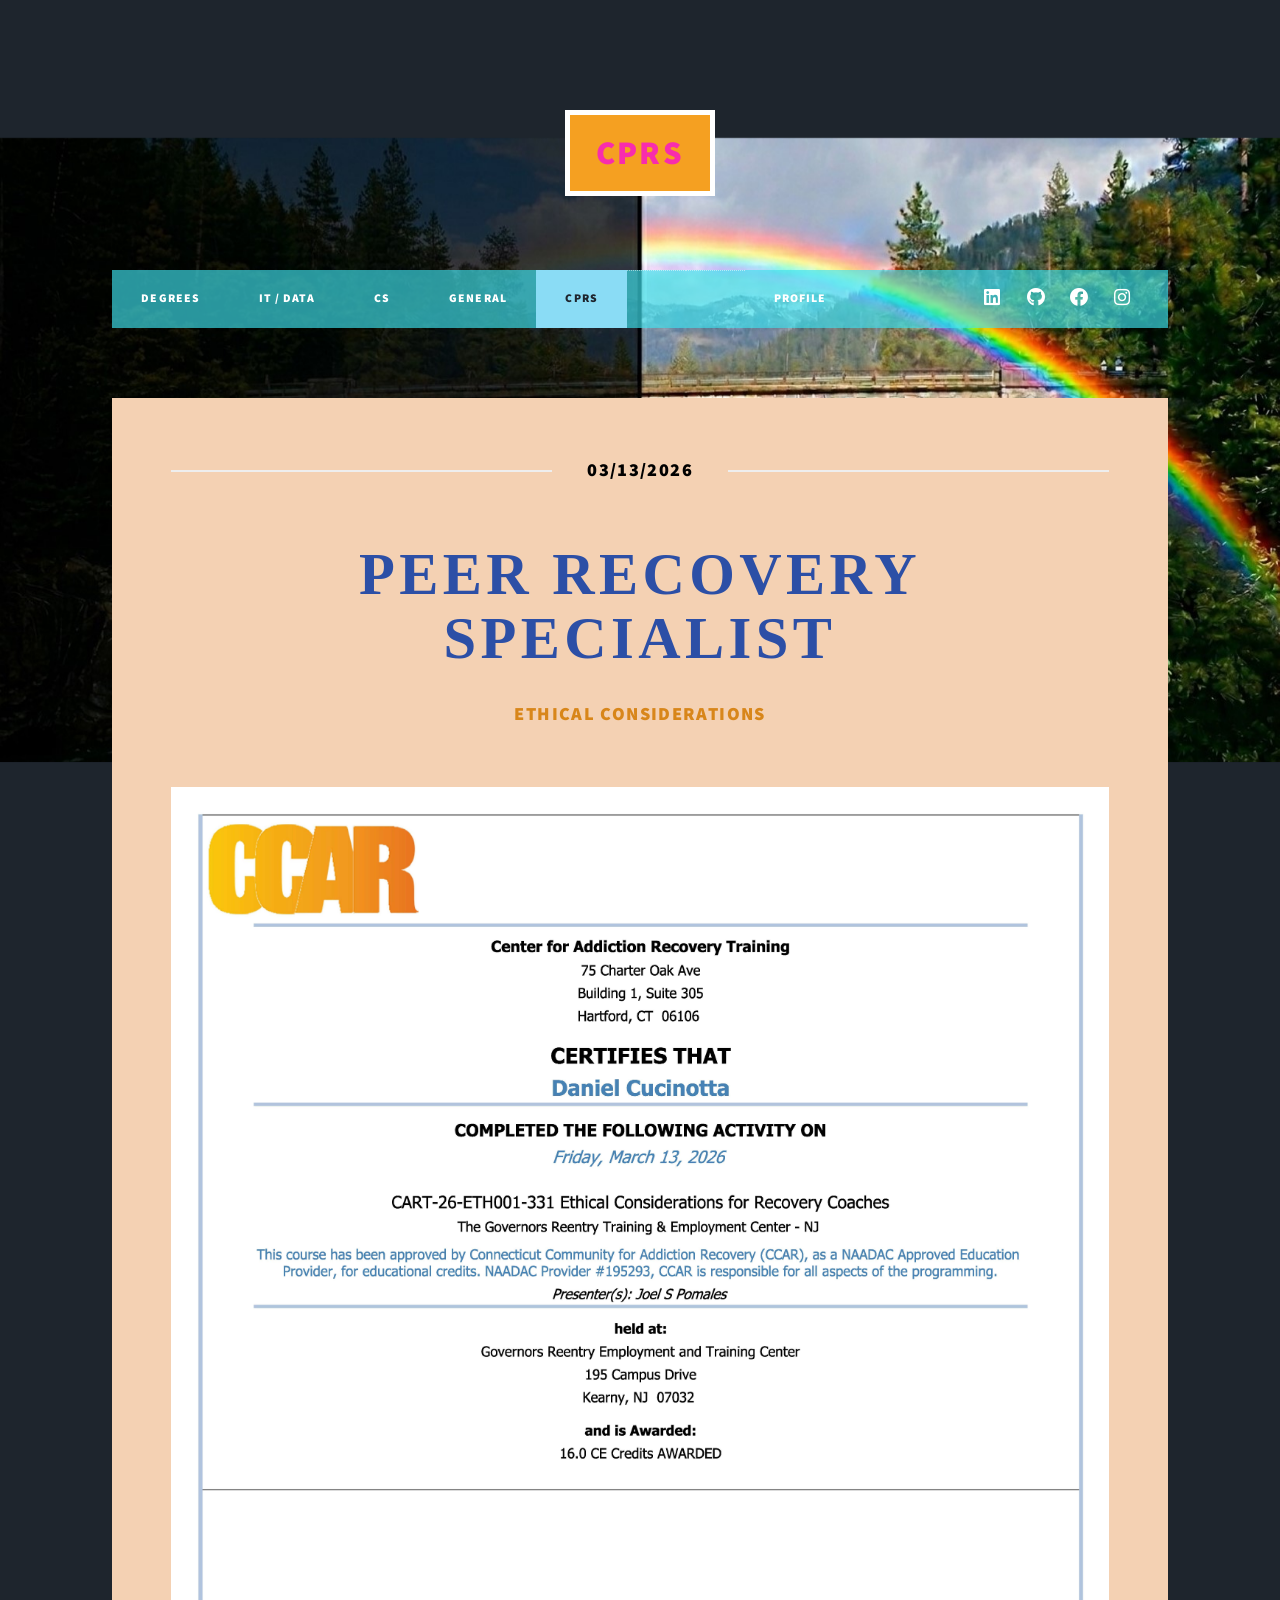
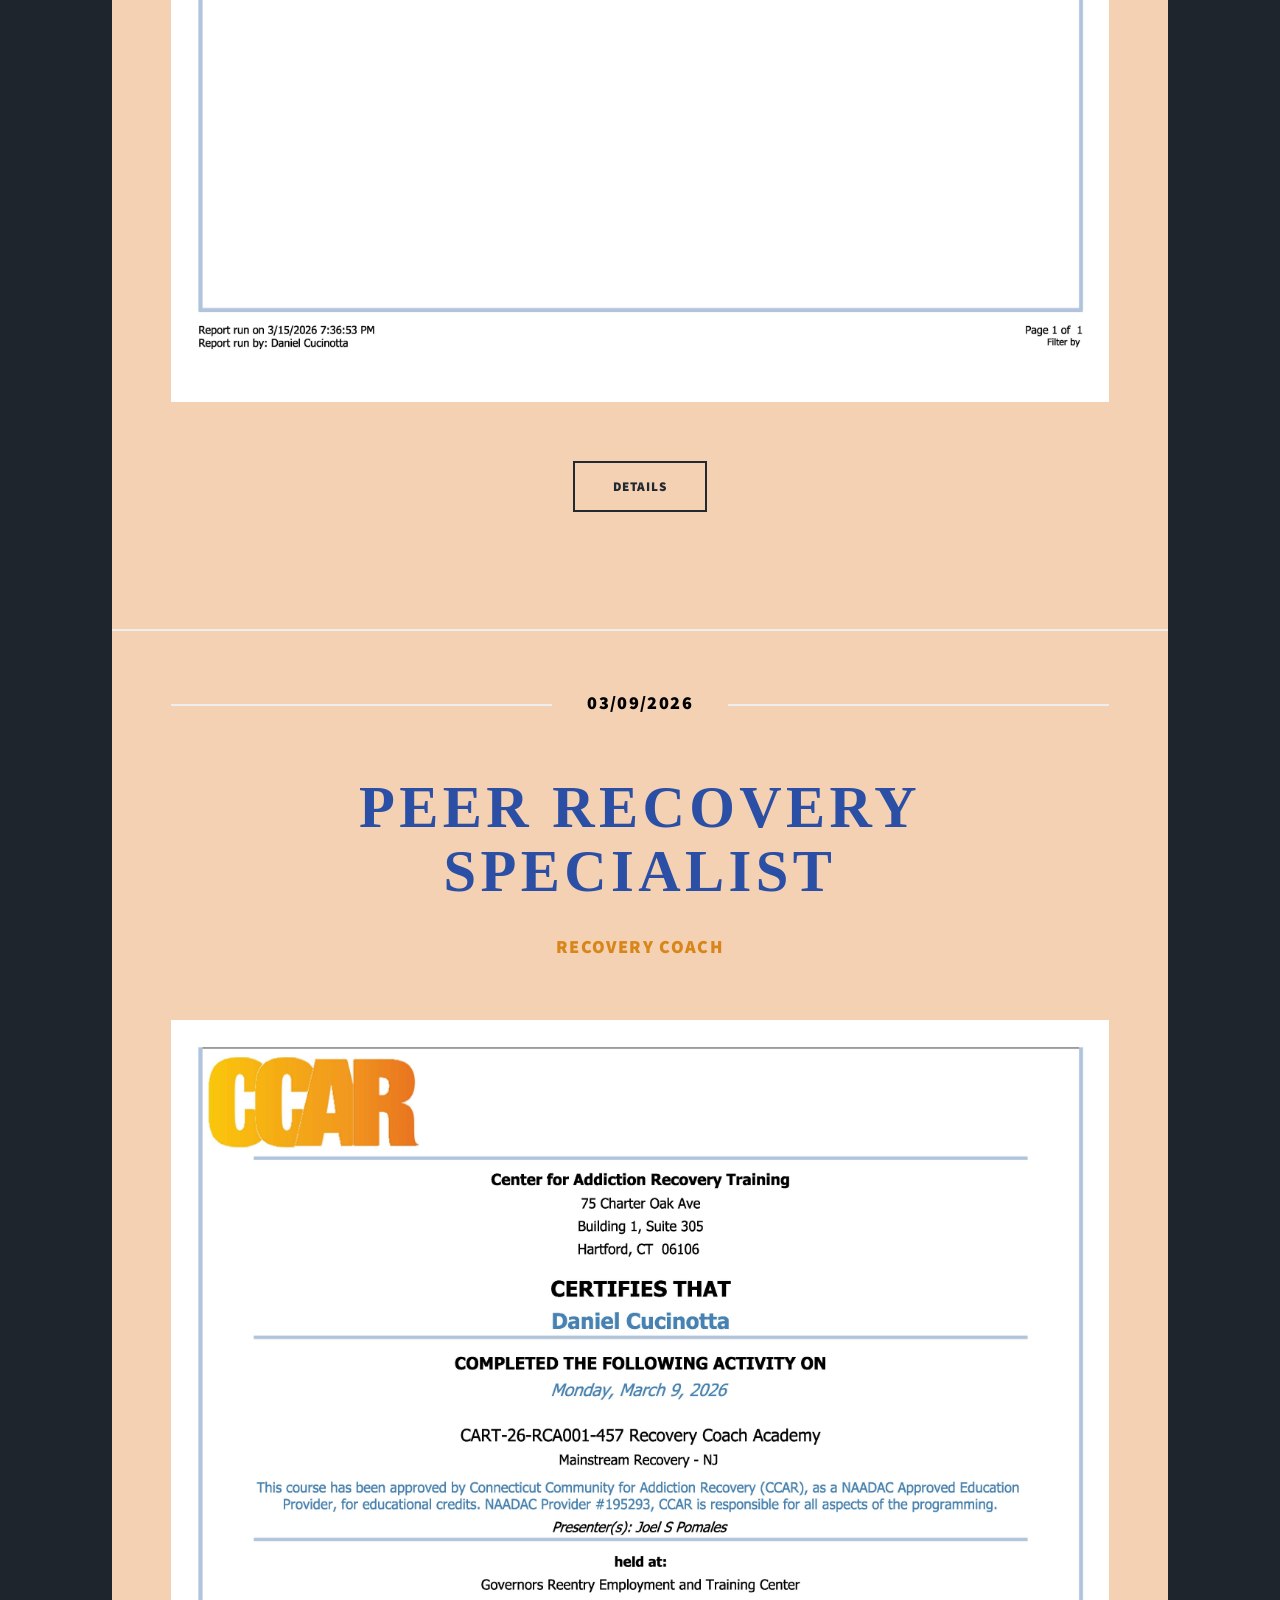
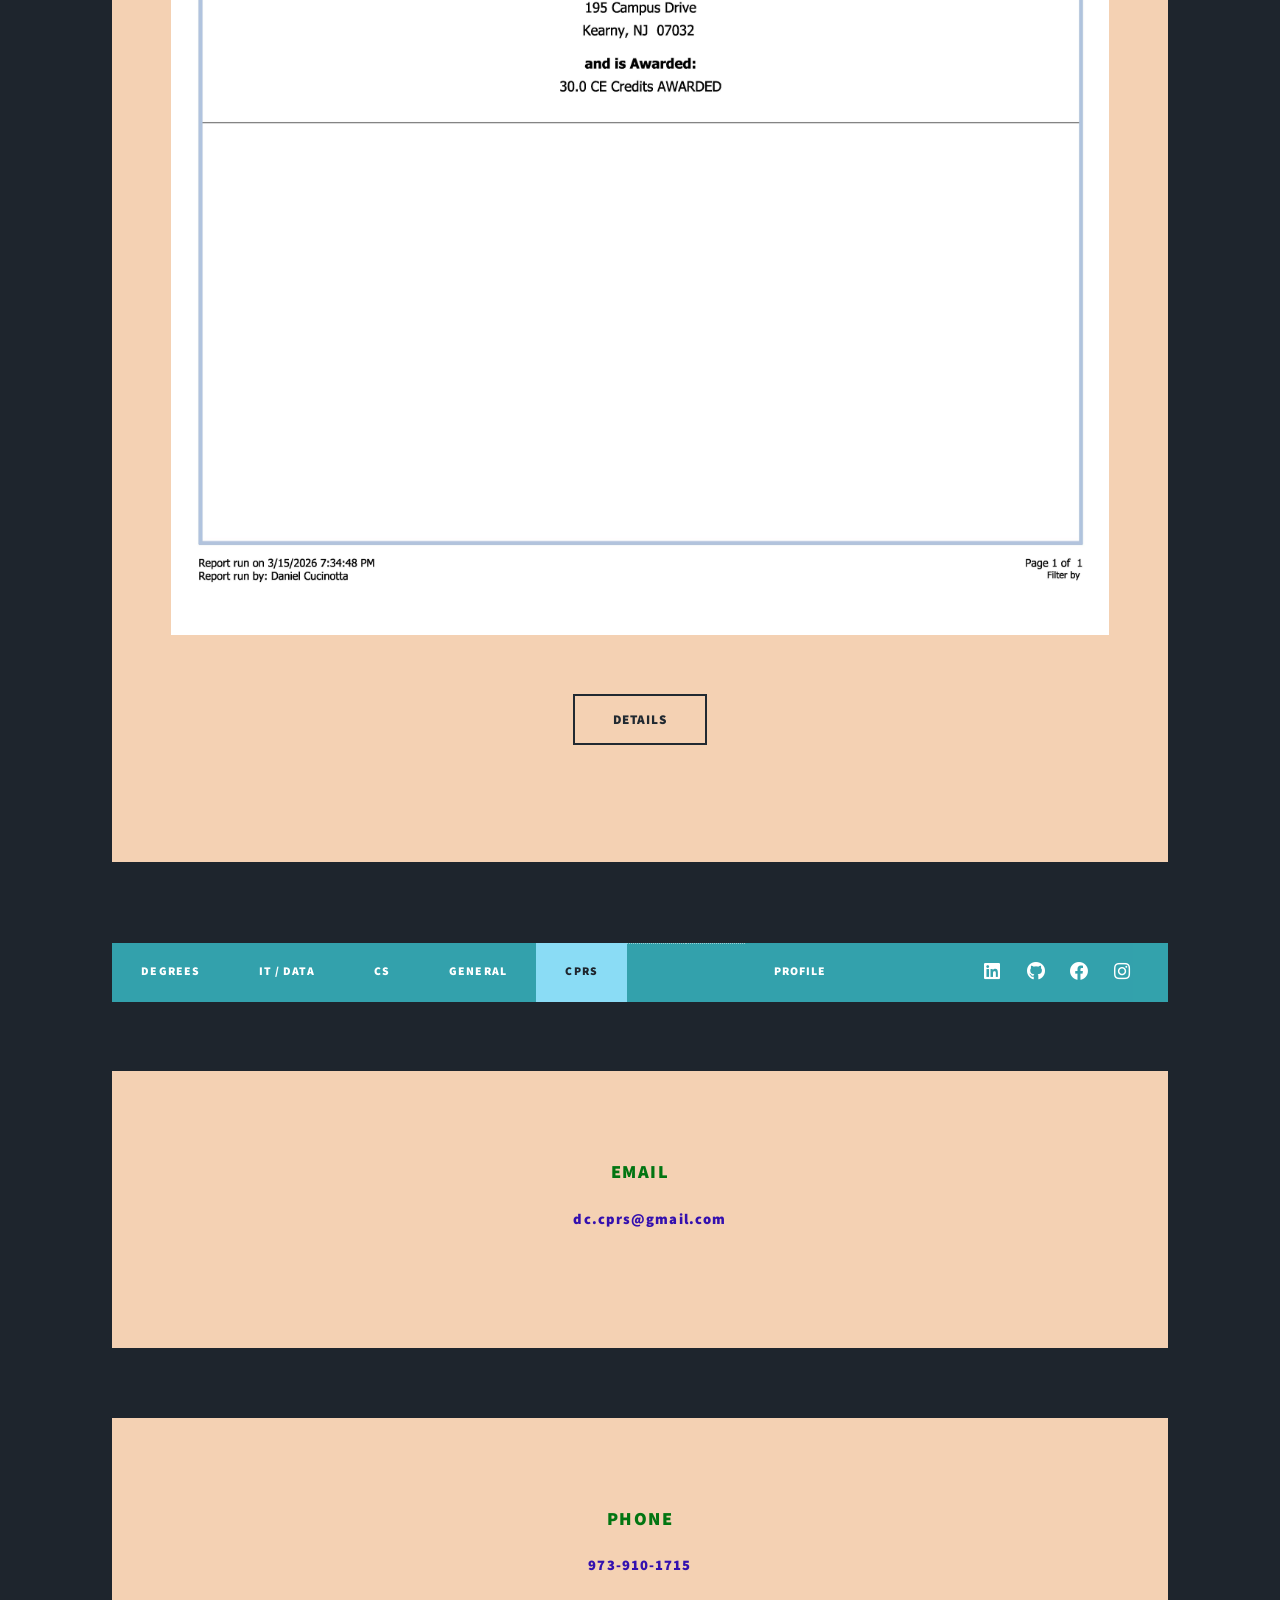
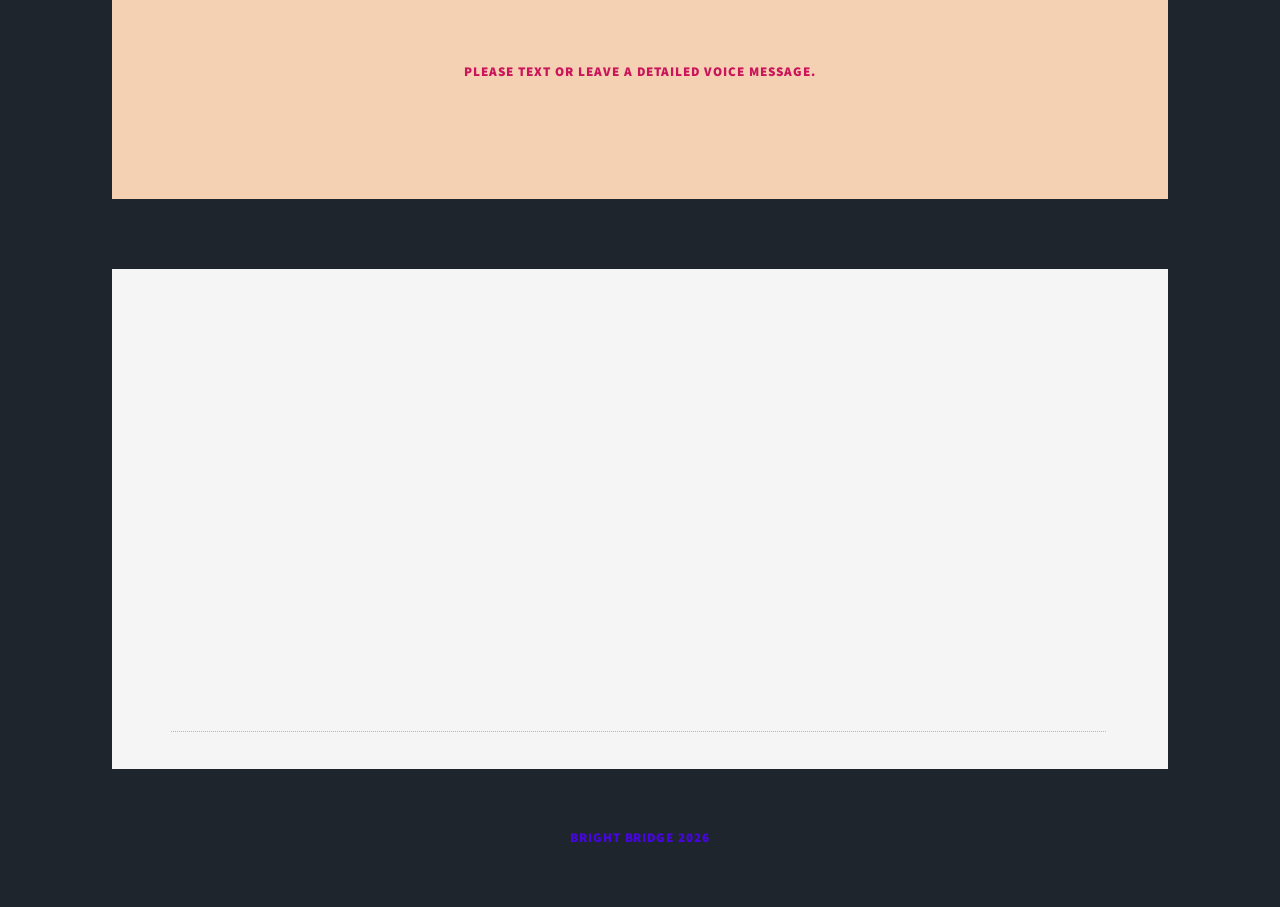
==== commit 60b0ec25: "Add files via upload" ====
--- a/CPRS.html
+++ b/CPRS.html
@@ -71,13 +71,20 @@
 						<header class="major">
 							<span class="date"><h3 style="color: black">03/13/2026</h3></span>
 							<a>
-								<h2  style="color: rgb(44, 79, 166)" ><a href="images/CPRS2.jpg">Peer Recovery Specialist</a></h2>
-									
-								<h3 style="color:  rgb(216, 134, 26)";><a href="images/CPRS2.jpg">Ethical Considerations</h3>
+								<h2  style="color: rgb(44, 79, 166)" ><a href="https://www.mainstreamrecovery.com/cprs/njrc">Peer Recovery Specialist</a></h2>
+									
+								<h3 style="color:  rgb(216, 134, 26)";><a href="https://www.mainstreamrecovery.com/cprs/njrc">Ethical Considerations</h3>
 								
 							
-							<div class="image main"><img src="images/CPRS2.jpg" alt="" /></div>
+														<a href="https://www.mainstreamrecovery.com/cprs/njrc" class="image main"><img src="images/CPRS2.jpg" alt="" /></a>
 						</a>
+											<ul class="actions special">
+							<li><a href="https://www.mainstreamrecovery.com/cprs/njrc" class="button large">Details</a></li>
+						</ul>
+									
+
+
+
 
 
 					</header>
@@ -91,21 +98,22 @@
 							<span class="date"><h3 style="color: black">03/09/2026</h3></span>
 
 							<a>
-								<h2  style="color: rgb(44, 79, 166)" ><a href="images/CPRS.jpg">Peer Recovery Specialist</a></h2>
-									
-								<h3 style="color:  rgb(216, 134, 26)";><a href="images/CPRS.jpg">Addiction Recovery Coach</h3>
+								<h2  style="color: rgb(44, 79, 166)" ><a href="https://www.mainstreamrecovery.com/cprs/njrc">Peer Recovery Specialist</a></h2>
+									
+								<h3 style="color:  rgb(216, 134, 26)";><a href="https://www.mainstreamrecovery.com/cprs/njrc">Recovery Coach</h3>
 								
 							
-							<div class="image main"><img src="images/CPRS.jpg" alt="" /></div>
+							<a href="https://www.mainstreamrecovery.com/cprs/njrc" class="image main"><img src="images/CPRS.jpg" alt="" /></a>
 						</a>
-
+											<ul class="actions special">
+							<li><a href="https://www.mainstreamrecovery.com/cprs/njrc" class="button large">Details</a></li>
+						</ul>
 
 					</header>
 					</section>
 
-
+					
 		
-
 						</div><br/>
 
 				</div><br/>
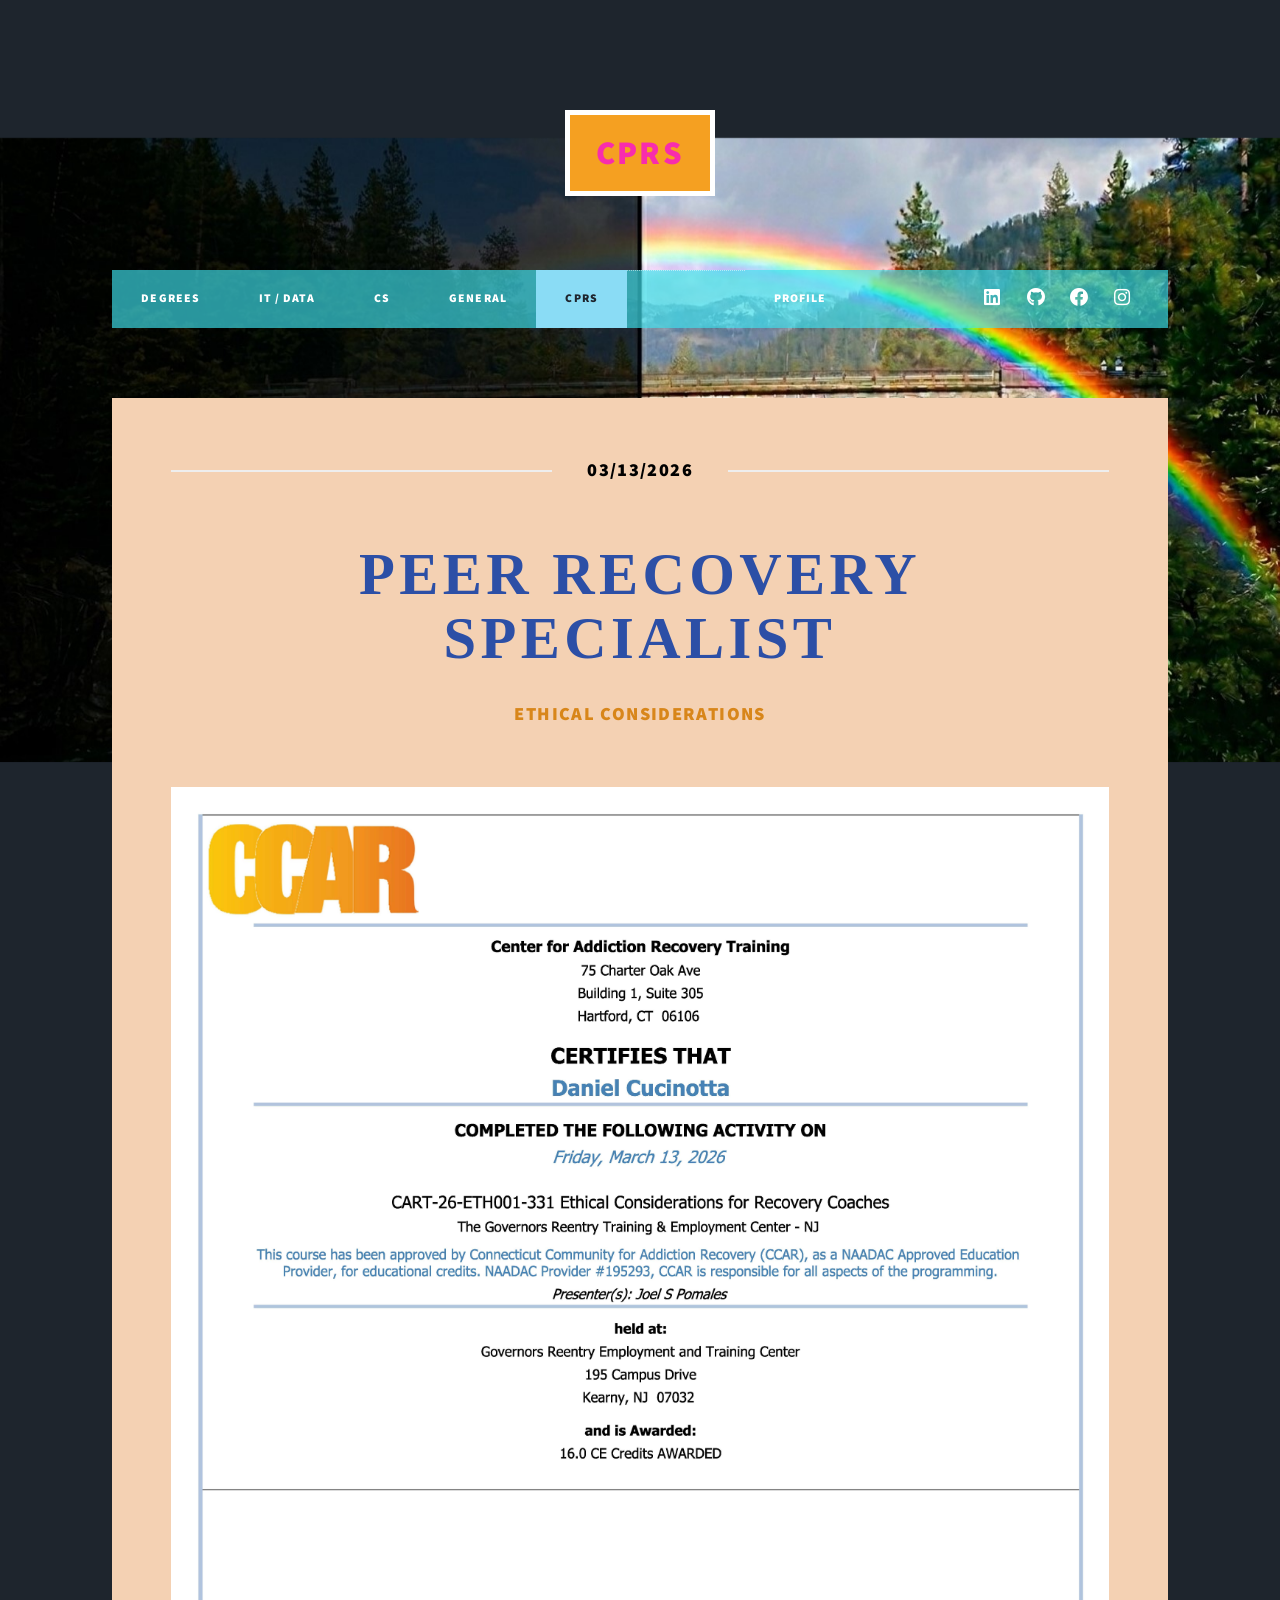
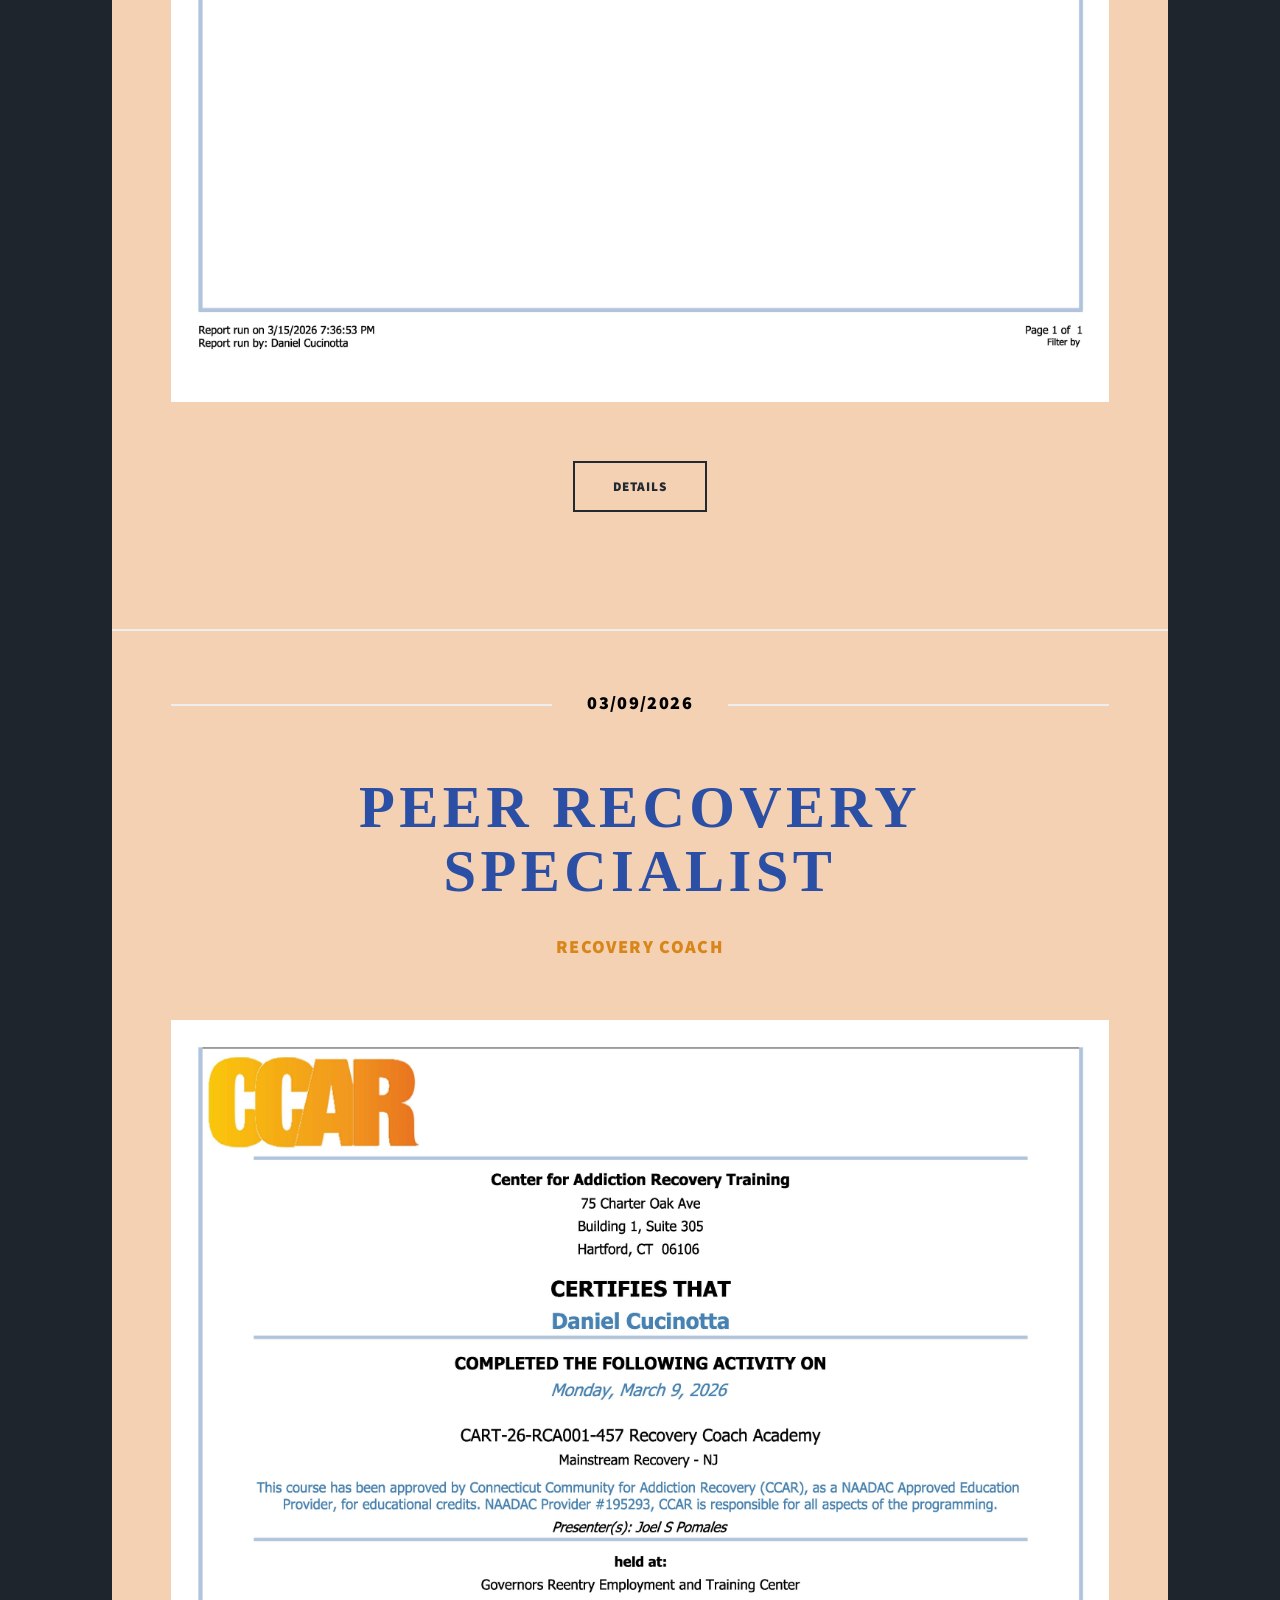
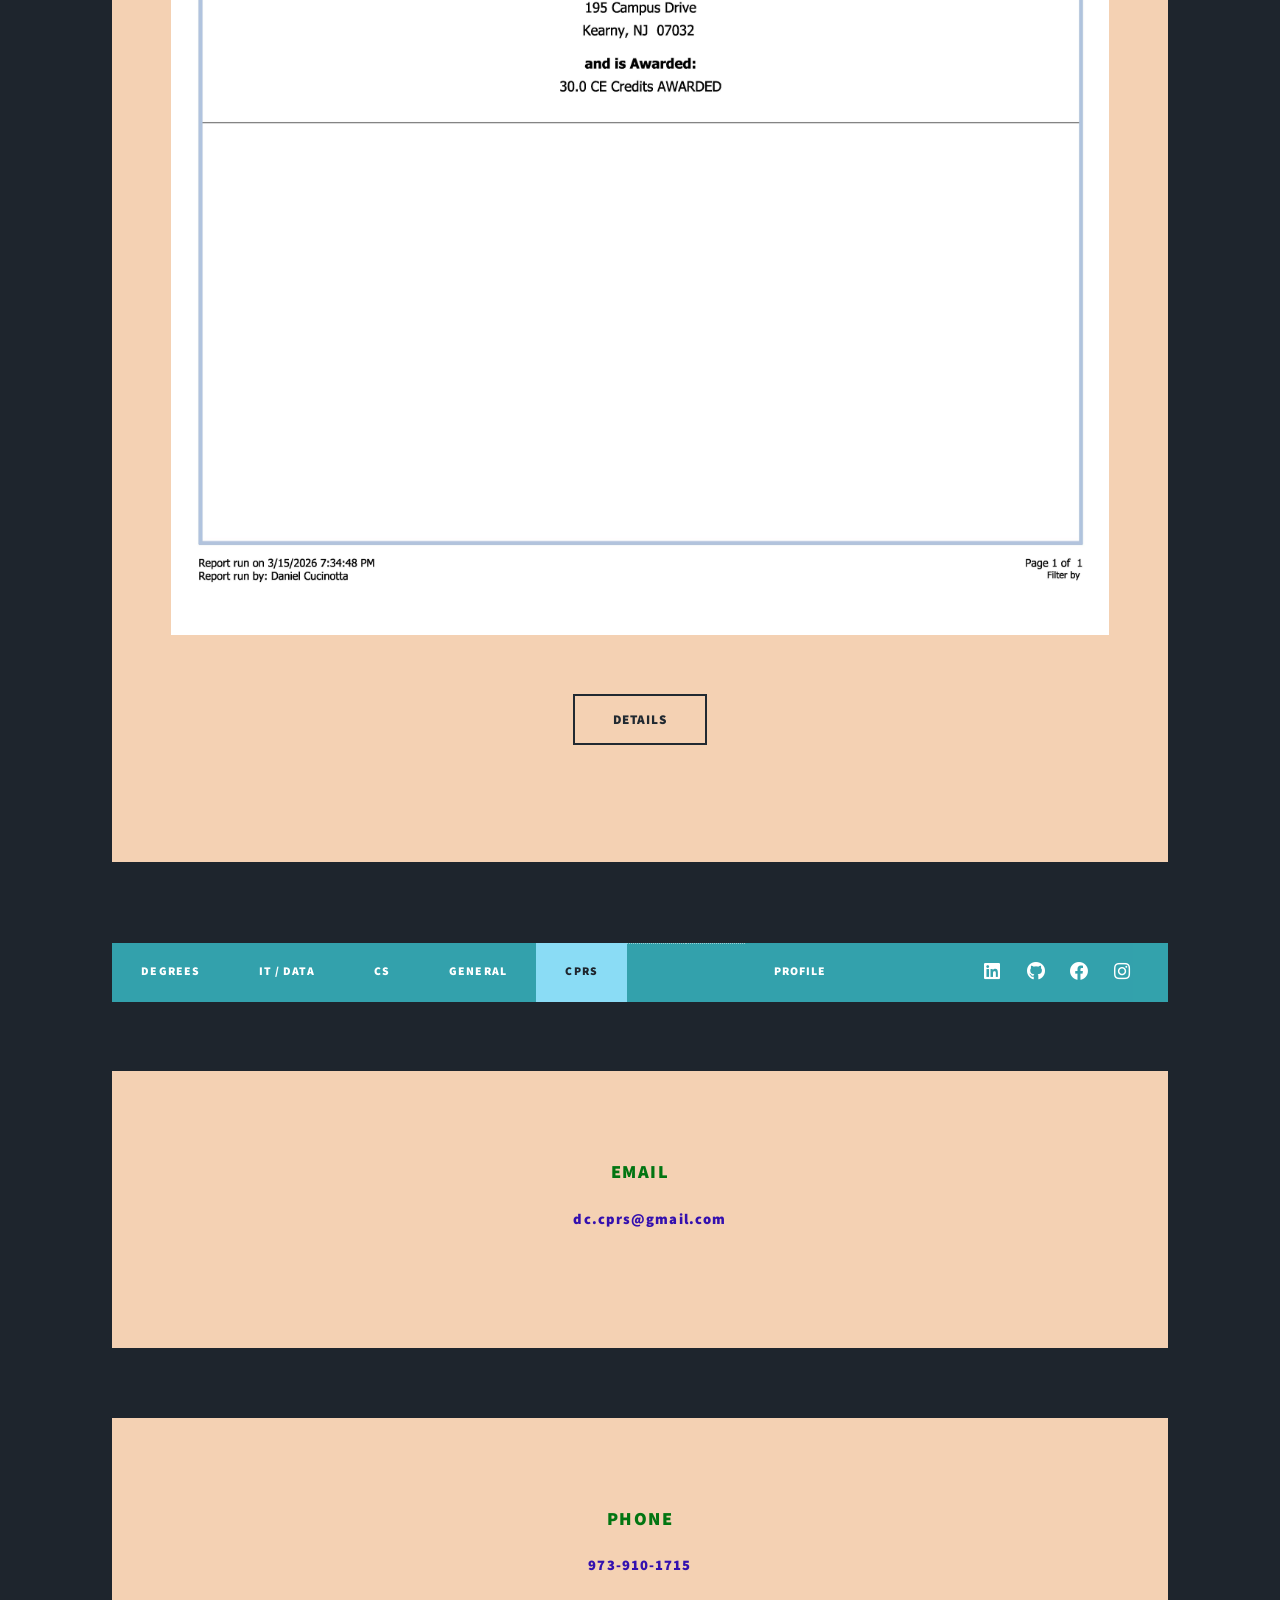
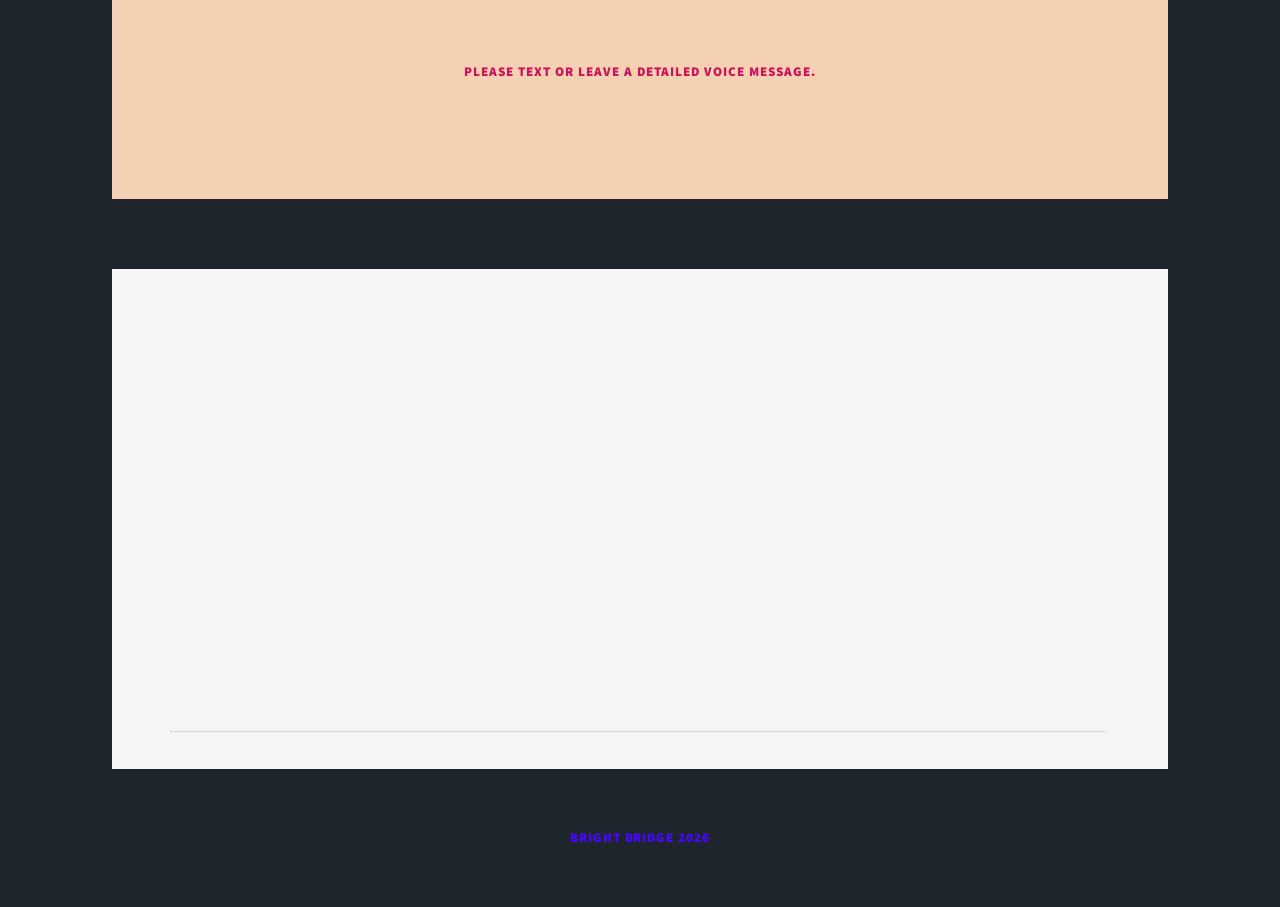
==== commit 416087cd: "Update CPRS.html" ====
--- a/CPRS.html
+++ b/CPRS.html
@@ -50,7 +50,7 @@
 											<li><a href="https://www.linkedin.com/in/dc-cprs/" class="icon brands fa-linkedin"></span></a></li>						
 											<li><a href="https://github.com/dc411" class="icon brands alt fa-github"><span class="label"></span></a></li>
 											<li><a href="https://www.facebook.com/daniel.cucinotta.2025/" class="icon brands fa-facebook"></span></a></li>
-											<li><a href="https://www.instagram.com/cucinottadan/" class="icon brands fa-instagram"></span></a></li>
+											<li><a href="https://www.instagram.com/dansin_cucci/" class="icon brands fa-instagram"></span></a></li>
 											
 												</ul>
 
@@ -71,15 +71,15 @@
 						<header class="major">
 							<span class="date"><h3 style="color: black">03/13/2026</h3></span>
 							<a>
-								<h2  style="color: rgb(44, 79, 166)" ><a href="https://www.mainstreamrecovery.com/cprs/njrc">Peer Recovery Specialist</a></h2>
-									
-								<h3 style="color:  rgb(216, 134, 26)";><a href="https://www.mainstreamrecovery.com/cprs/njrc">Ethical Considerations</h3>
+								<h2  style="color: rgb(44, 79, 166)" ><a href="https://www.mainstreamrecovery.com/cprs/eth">Peer Recovery Specialist</a></h2>
+									
+								<h3 style="color:  rgb(216, 134, 26)";><a href="https://www.mainstreamrecovery.com/cprs/eth">Ethical Considerations</h3>
 								
 							
-														<a href="https://www.mainstreamrecovery.com/cprs/njrc" class="image main"><img src="images/CPRS2.jpg" alt="" /></a>
+														<a href="images/CPRS2.jpg" class="image main"><img src="images/CPRS2.jpg" alt="" /></a>
 						</a>
 											<ul class="actions special">
-							<li><a href="https://www.mainstreamrecovery.com/cprs/njrc" class="button large">Details</a></li>
+							<li><a href="https://www.mainstreamrecovery.com/cprs/eth" class="button large">Details</a></li>
 						</ul>
 									
 
@@ -103,7 +103,7 @@
 								<h3 style="color:  rgb(216, 134, 26)";><a href="https://www.mainstreamrecovery.com/cprs/njrc">Recovery Coach</h3>
 								
 							
-							<a href="https://www.mainstreamrecovery.com/cprs/njrc" class="image main"><img src="images/CPRS.jpg" alt="" /></a>
+							<a href="images/CPRS.jpg" class="image main"><img src="images/CPRS.jpg" alt="" /></a>
 						</a>
 											<ul class="actions special">
 							<li><a href="https://www.mainstreamrecovery.com/cprs/njrc" class="button large">Details</a></li>
@@ -156,7 +156,7 @@
 											<li><a href="https://www.linkedin.com/in/dc-cprs/" class="icon brands fa-linkedin"></span></a></li>						
 											<li><a href="https://github.com/dc411" class="icon brands alt fa-github"><span class="label"></span></a></li>
 											<li><a href="https://www.facebook.com/daniel.cucinotta.2025/" class="icon brands fa-facebook"></span></a></li>
-											<li><a href="https://www.instagram.com/cucinottadan/" class="icon brands fa-instagram"></span></a></li>
+											<li><a href="https://www.instagram.com/dansin_cucci/" class="icon brands fa-instagram"></span></a></li>
 											
 												</ul>
 
@@ -235,7 +235,7 @@
 			<!-- Copyright -->
 				
 					<div id="copyright">
-					<h5 style="color: rgb(71, 6, 224)"> <a href="index.html">Bright Bridge 2026</a></h5>
+					<h5 style="color: rgb(71, 6, 304)"> <a href="images/LOGO.jpg">Bright Bridge 2026</a></h5>
 					</div>
 
 		</div>
@@ -255,4 +255,4 @@
 			<script src="assets/js/main.js"></script>
 
 	</body>
-</html>+</html>
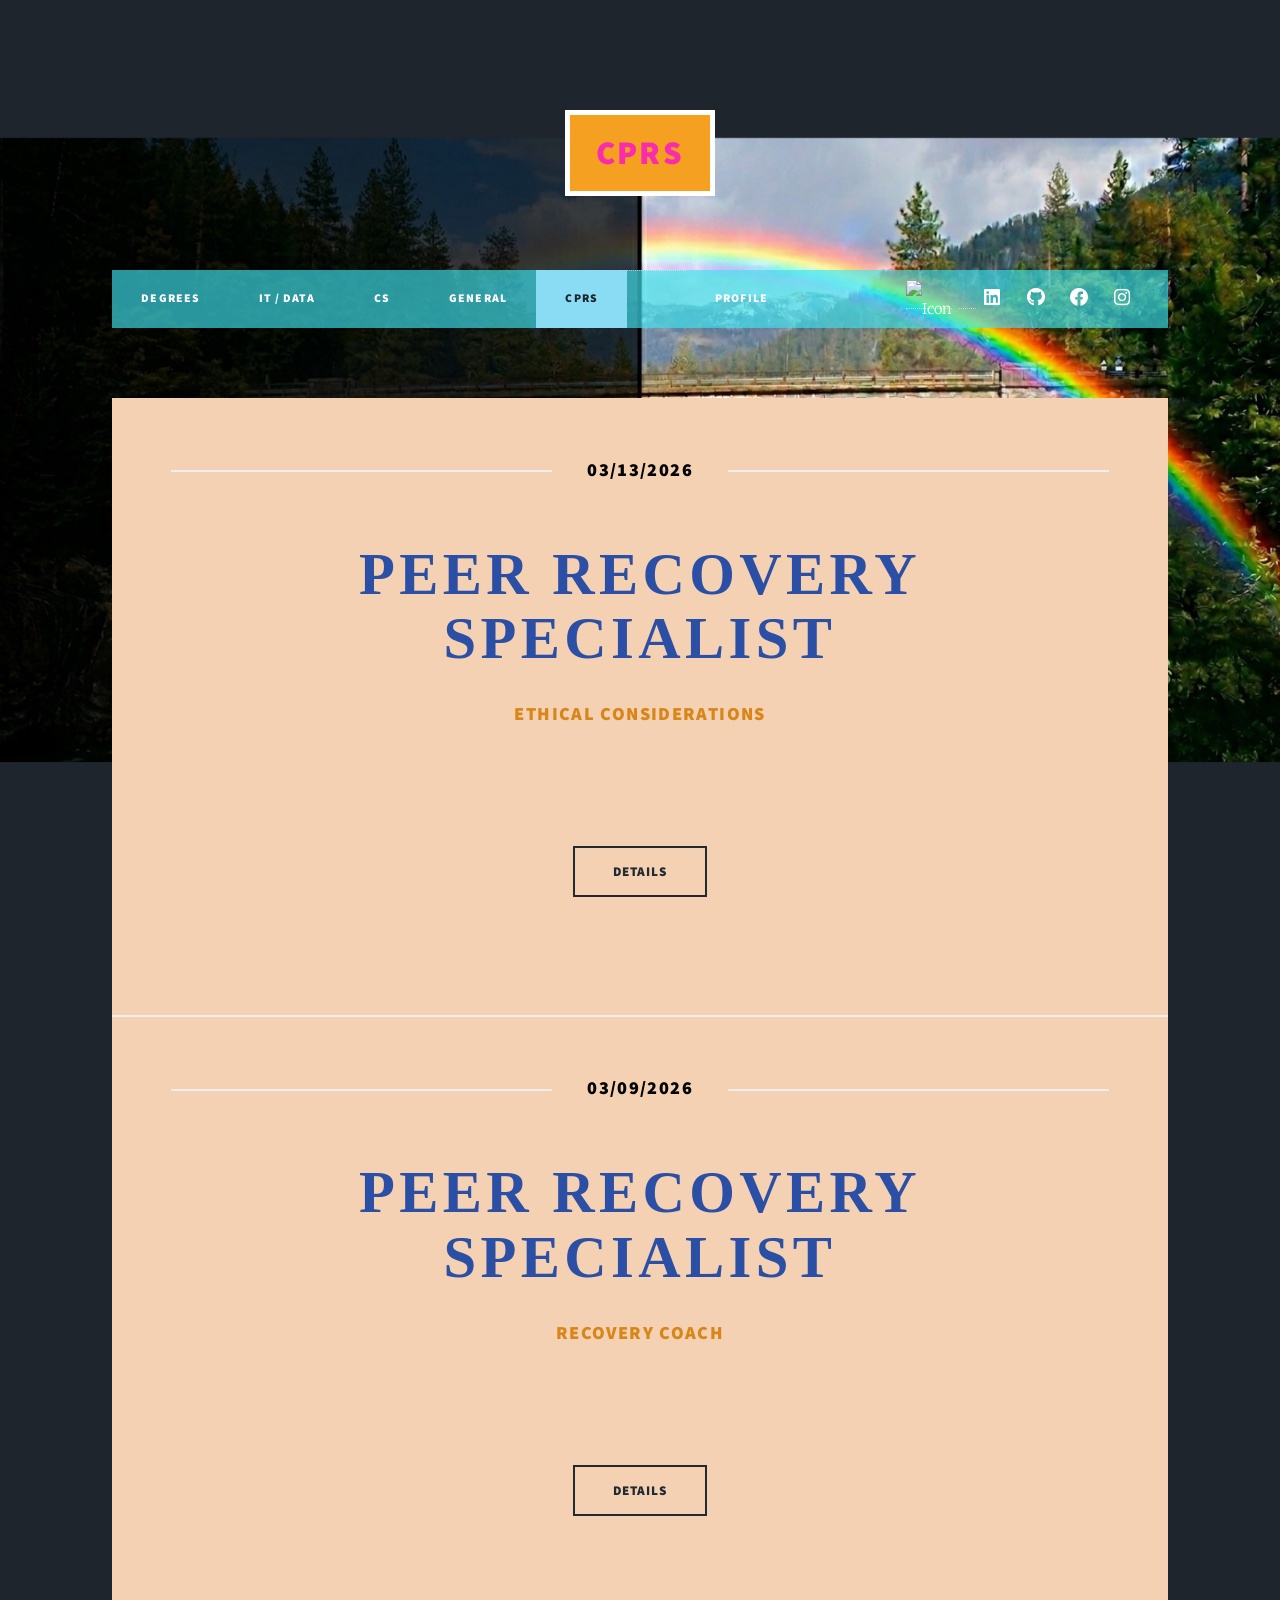
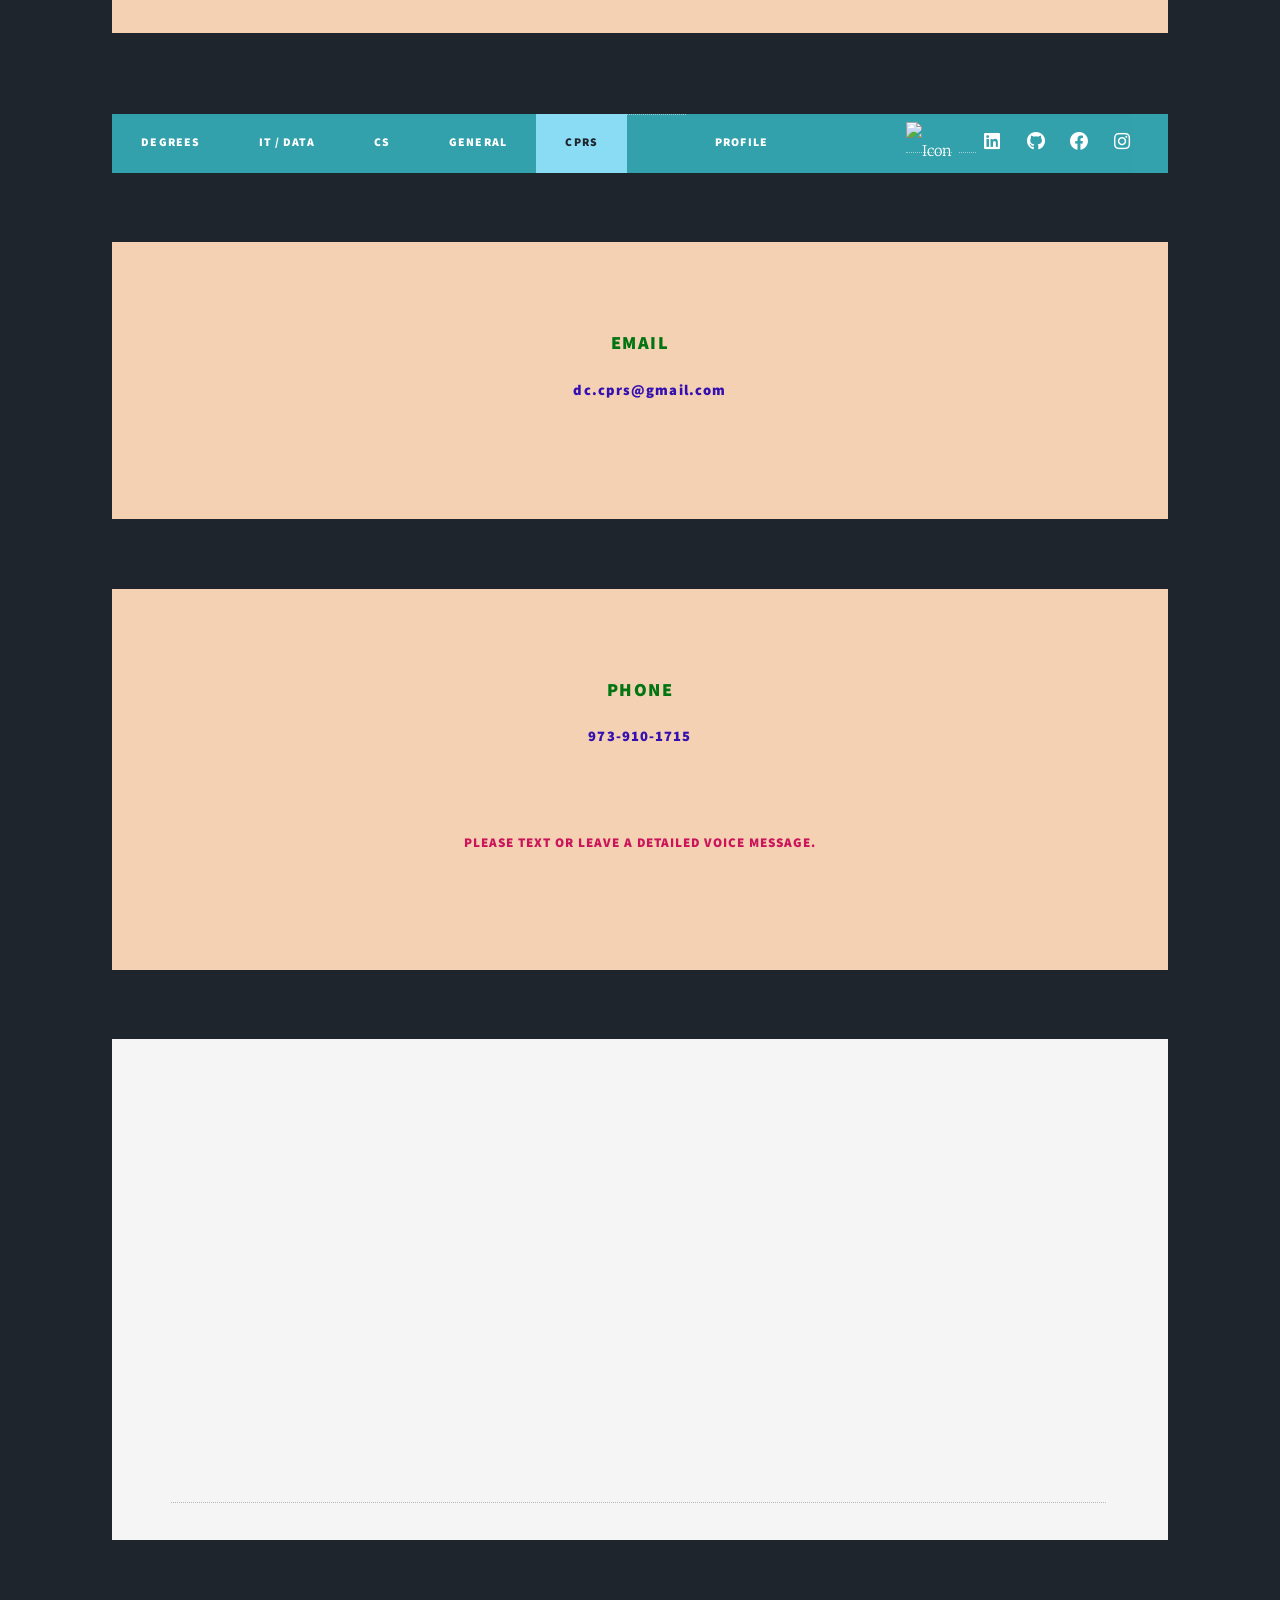
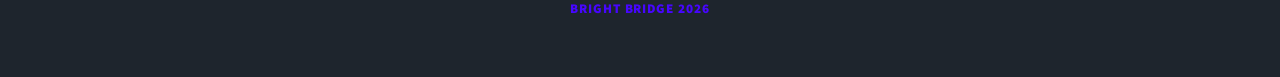
==== commit c7bd209c: "Add files via upload" ====
--- a/CPRS.html
+++ b/CPRS.html
@@ -36,22 +36,22 @@
 
 										<li class="active"><a href="CPRS.html"> CPRS </a></li>	
 										
-										<li><a></a></li><br/>
-
-										<li><a></a></li><br/>
-
-									
-
-										<li><a href="Profile.html"> Profile </a></li>
-										
-									</ul>
-
-									<ul class="icons">	
+										
+										<li><a></a></li><br/>	
+
+
+										<li><a href="Profile.html"> Profile </a></li><br/>
+																			</ul>
+
+										<ul class="icons">		
+											<li></li>
+											<li><a href="Resume.html"> <img src="images/Smiley.JPG" alt="Icon" style="position: relative !important; top: 10px !important; width: 40px; height: 40px;"></li>
+<li></li>
+											<li></li>							
 											<li><a href="https://www.linkedin.com/in/dc-cprs/" class="icon brands fa-linkedin"></span></a></li>						
 											<li><a href="https://github.com/dc411" class="icon brands alt fa-github"><span class="label"></span></a></li>
 											<li><a href="https://www.facebook.com/daniel.cucinotta.2025/" class="icon brands fa-facebook"></span></a></li>
-											<li><a href="https://www.instagram.com/dansin_cucci/" class="icon brands fa-instagram"></span></a></li>
-											
+											<li><a href="https://www.instagram.com/dansin_cucci/" class="icon brands fa-instagram"></span></a></li>									
 												</ul>
 
 									</nav>
@@ -142,22 +142,22 @@
 
 										<li class="active"><a href="CPRS.html"> CPRS </a></li>
 										
-										<li><a></a></li><br/>
-
-										<li><a></a></li><br/>
-
-										
+										
+										<li><a></a></li><br/>	
+
 
 										<li><a href="Profile.html"> Profile </a></li><br/>
-										
-									</ul>
-
-									<ul class="icons">	
+																			</ul>
+
+										<ul class="icons">		
+											<li></li>
+											<li><a href="Resume.html"> <img src="images/Smiley.JPG" alt="Icon" style="position: relative !important; top: 8px !important; width: 30px; height: 30px;"></li>
+<li></li>
+											<li></li>							
 											<li><a href="https://www.linkedin.com/in/dc-cprs/" class="icon brands fa-linkedin"></span></a></li>						
 											<li><a href="https://github.com/dc411" class="icon brands alt fa-github"><span class="label"></span></a></li>
 											<li><a href="https://www.facebook.com/daniel.cucinotta.2025/" class="icon brands fa-facebook"></span></a></li>
 											<li><a href="https://www.instagram.com/dansin_cucci/" class="icon brands fa-instagram"></span></a></li>
-											
 												</ul>
 
 									</nav>
@@ -235,7 +235,7 @@
 			<!-- Copyright -->
 				
 					<div id="copyright">
-					<h5 style="color: rgb(71, 6, 304)"> <a href="images/LOGO.jpg">Bright Bridge 2026</a></h5>
+					<h5 style="color: rgb(71, 6, 304)"> <a href="images/--Bright_Bridge--.png">Bright Bridge 2026</a></h5>
 					</div>
 
 		</div>
@@ -255,4 +255,4 @@
 			<script src="assets/js/main.js"></script>
 
 	</body>
-</html>
+</html>
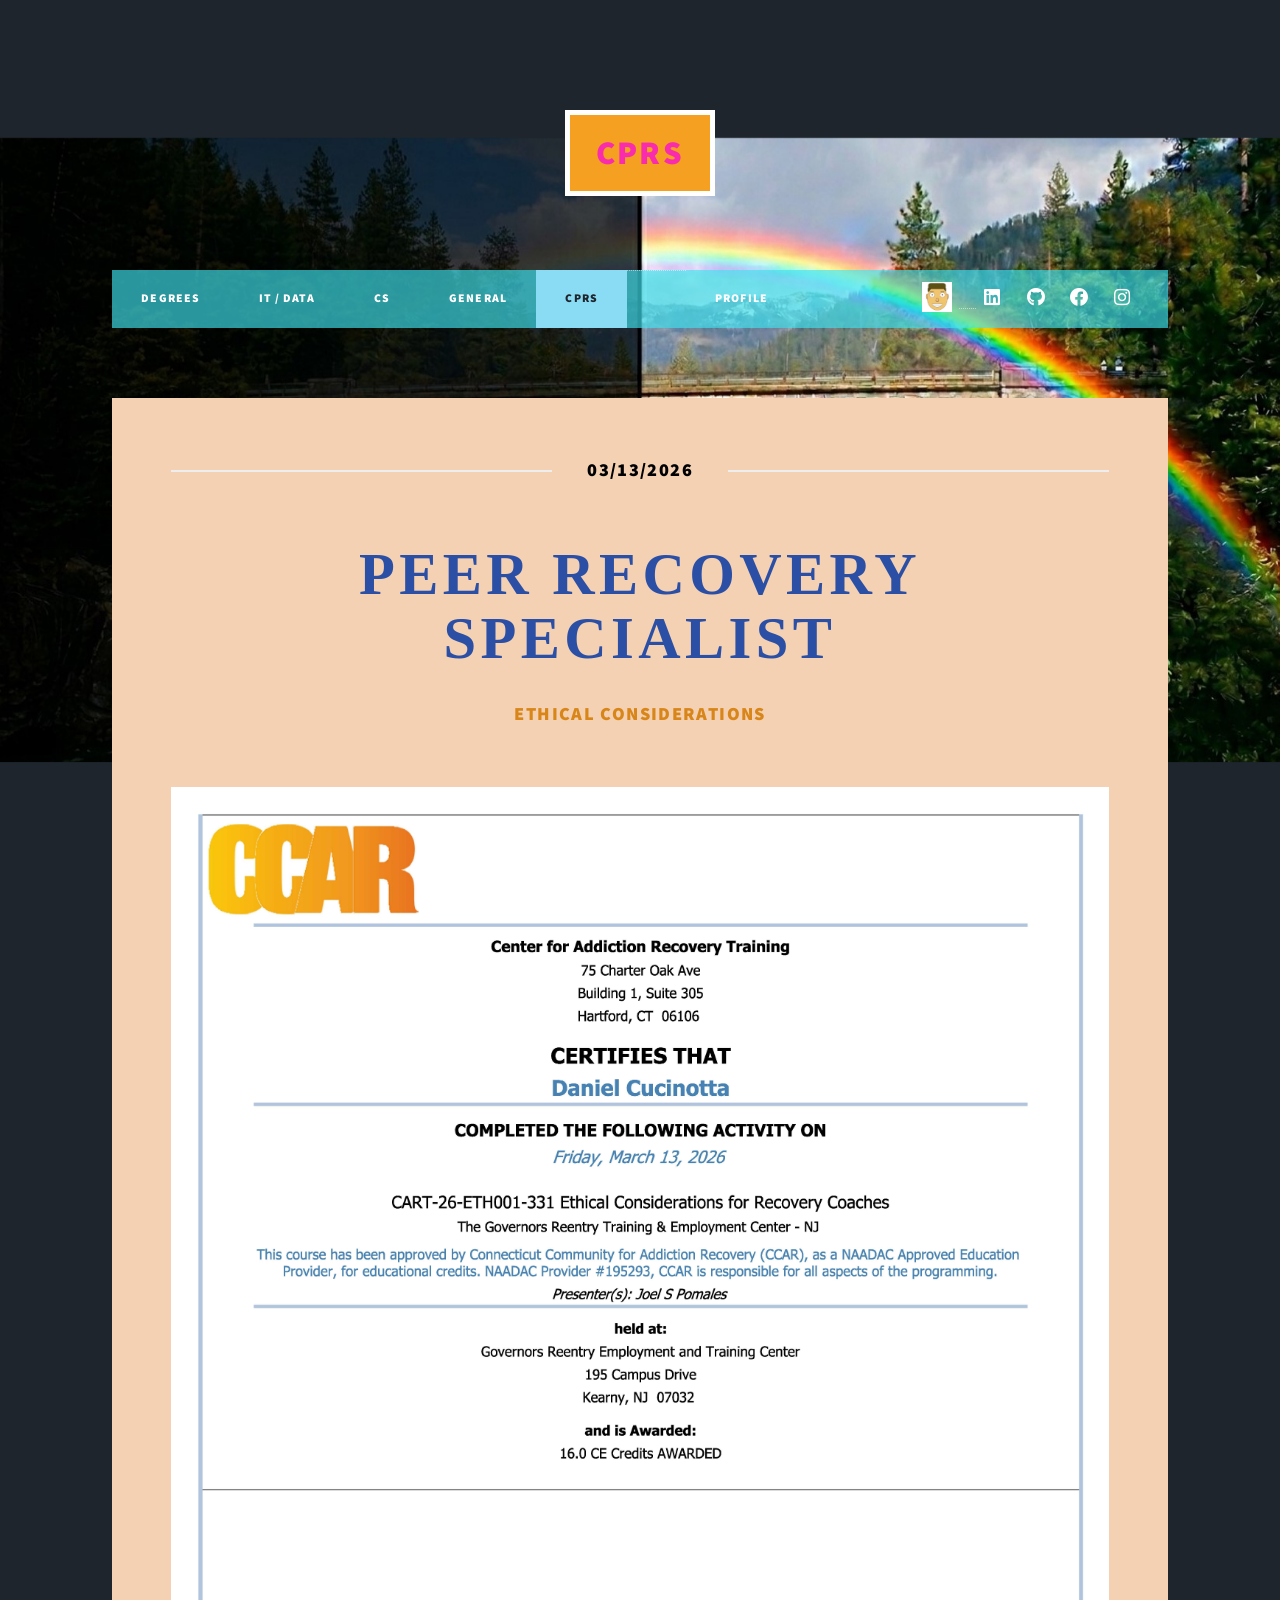
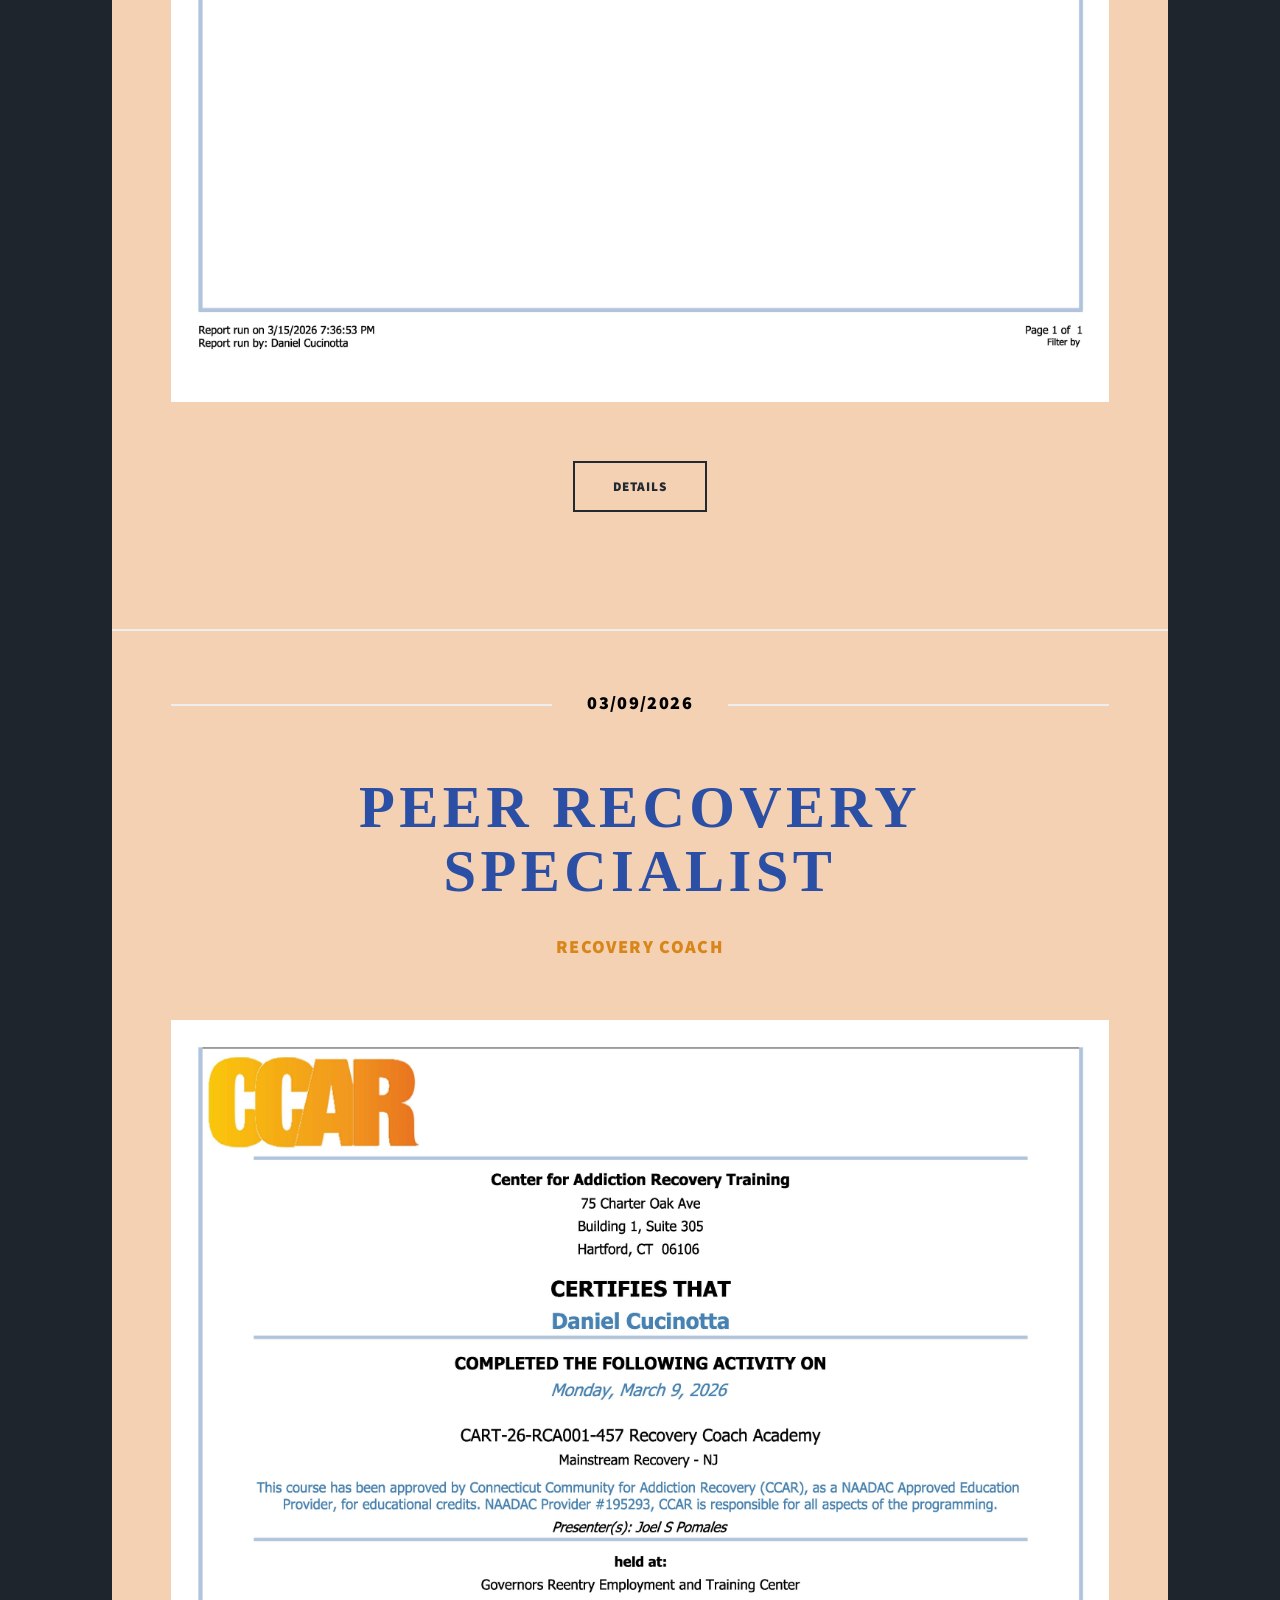
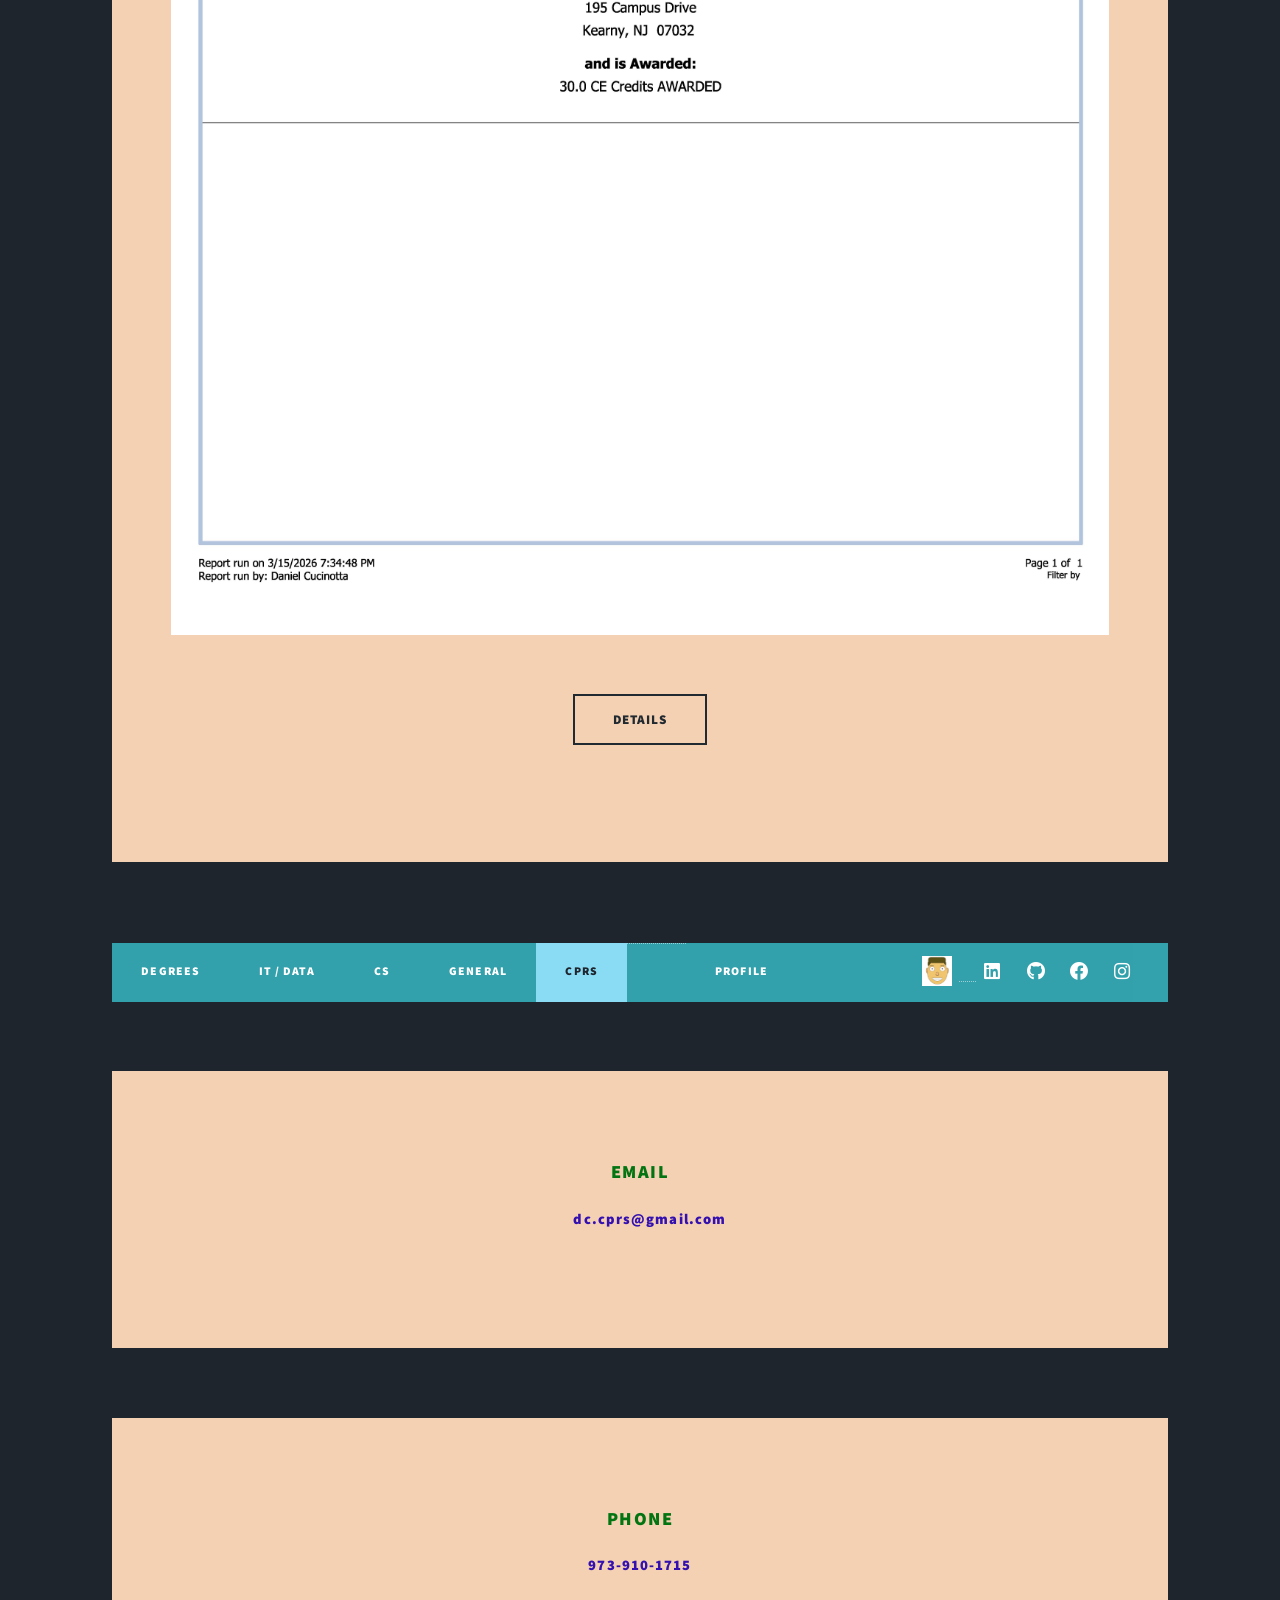
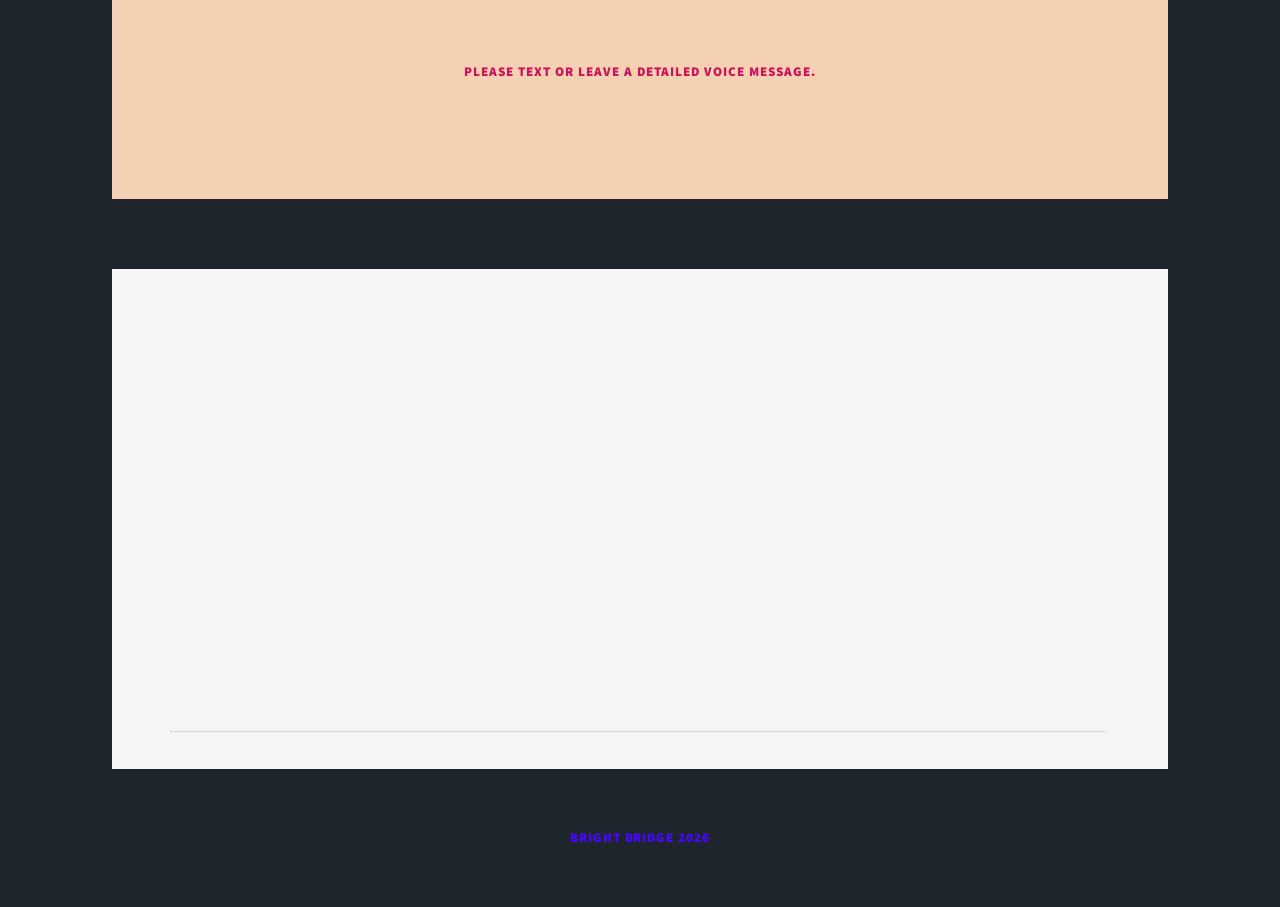
==== commit d6d0d9d9: "Update CPRS.html" ====
--- a/CPRS.html
+++ b/CPRS.html
@@ -45,7 +45,7 @@
 
 										<ul class="icons">		
 											<li></li>
-											<li><a href="Resume.html"> <img src="images/Smiley.JPG" alt="Icon" style="position: relative !important; top: 10px !important; width: 40px; height: 40px;"></li>
+											<li><a href="Resume.html"> <img src="images/Smiley.JPG" alt="Icon" style="position: relative !important; top: 8px !important; width: 30px; height: 30px;"></li>
 <li></li>
 											<li></li>							
 											<li><a href="https://www.linkedin.com/in/dc-cprs/" class="icon brands fa-linkedin"></span></a></li>						
@@ -255,4 +255,4 @@
 			<script src="assets/js/main.js"></script>
 
 	</body>
-</html>+</html>
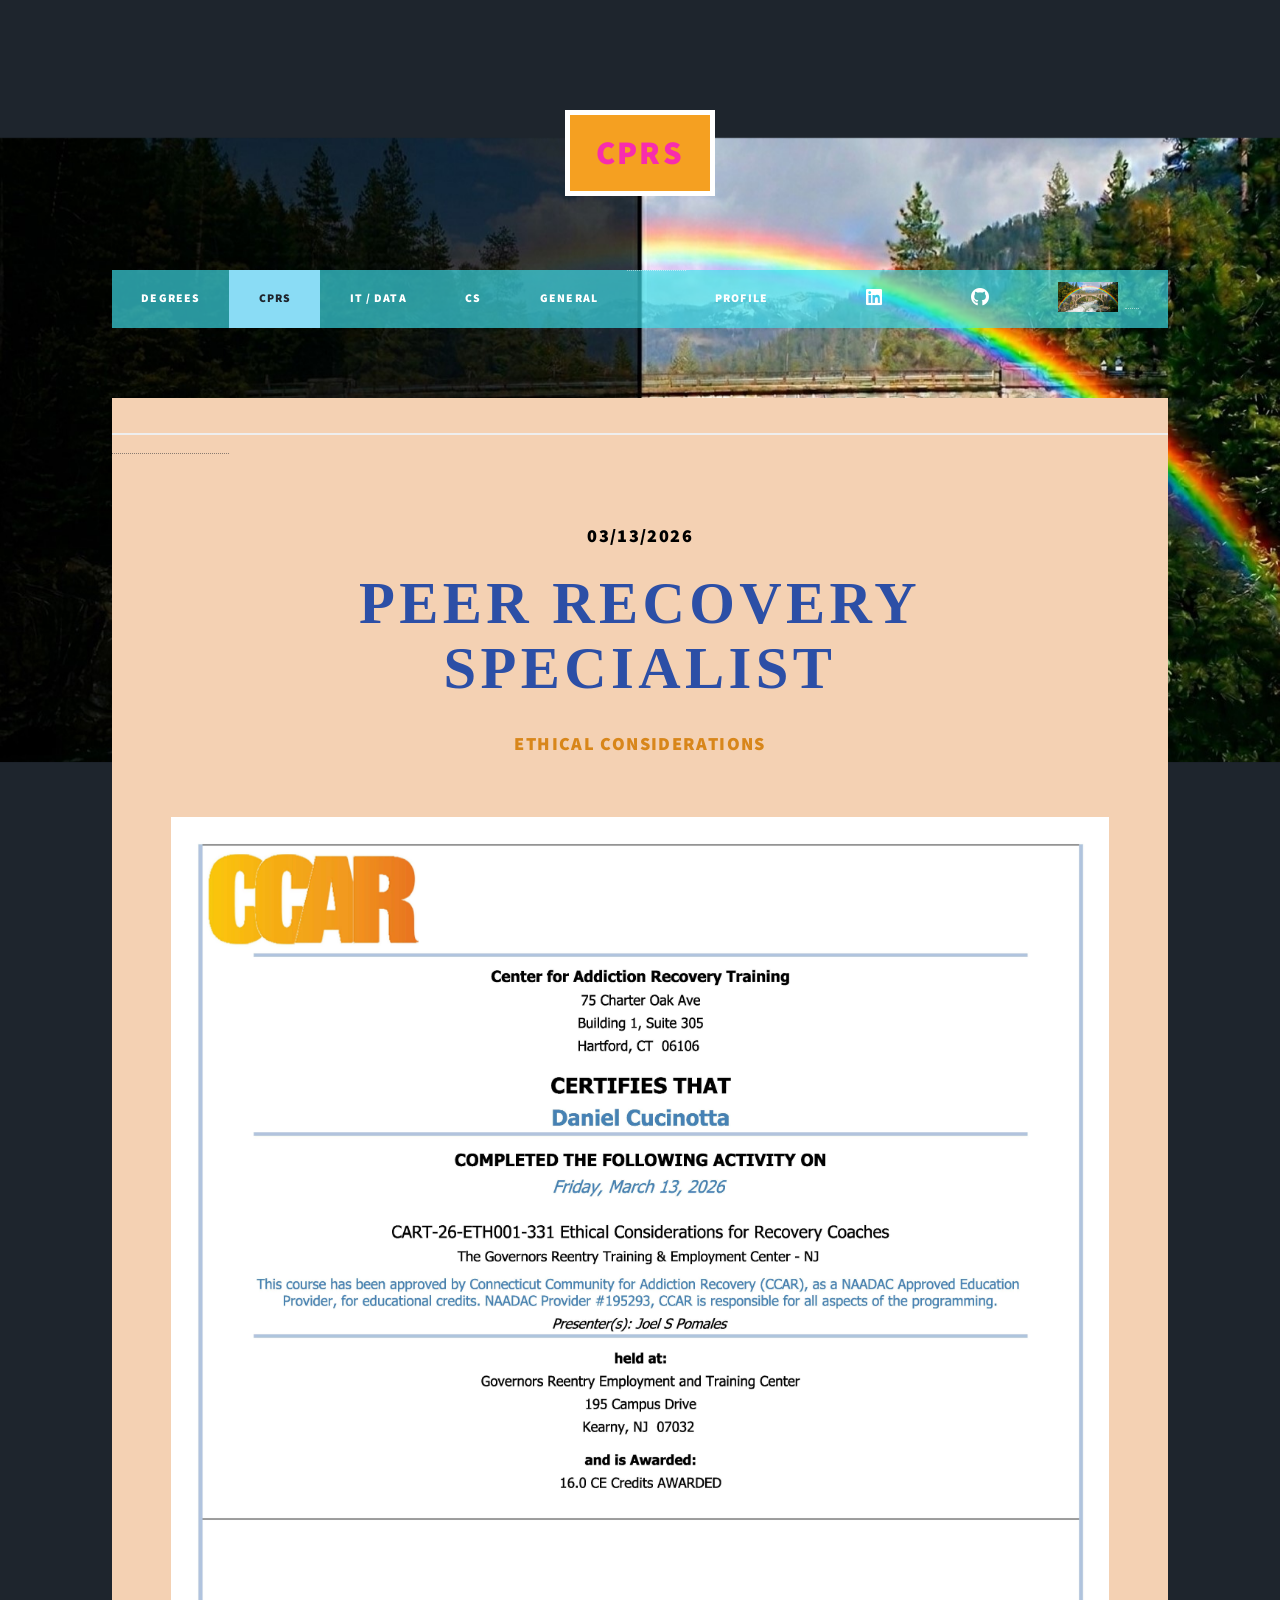
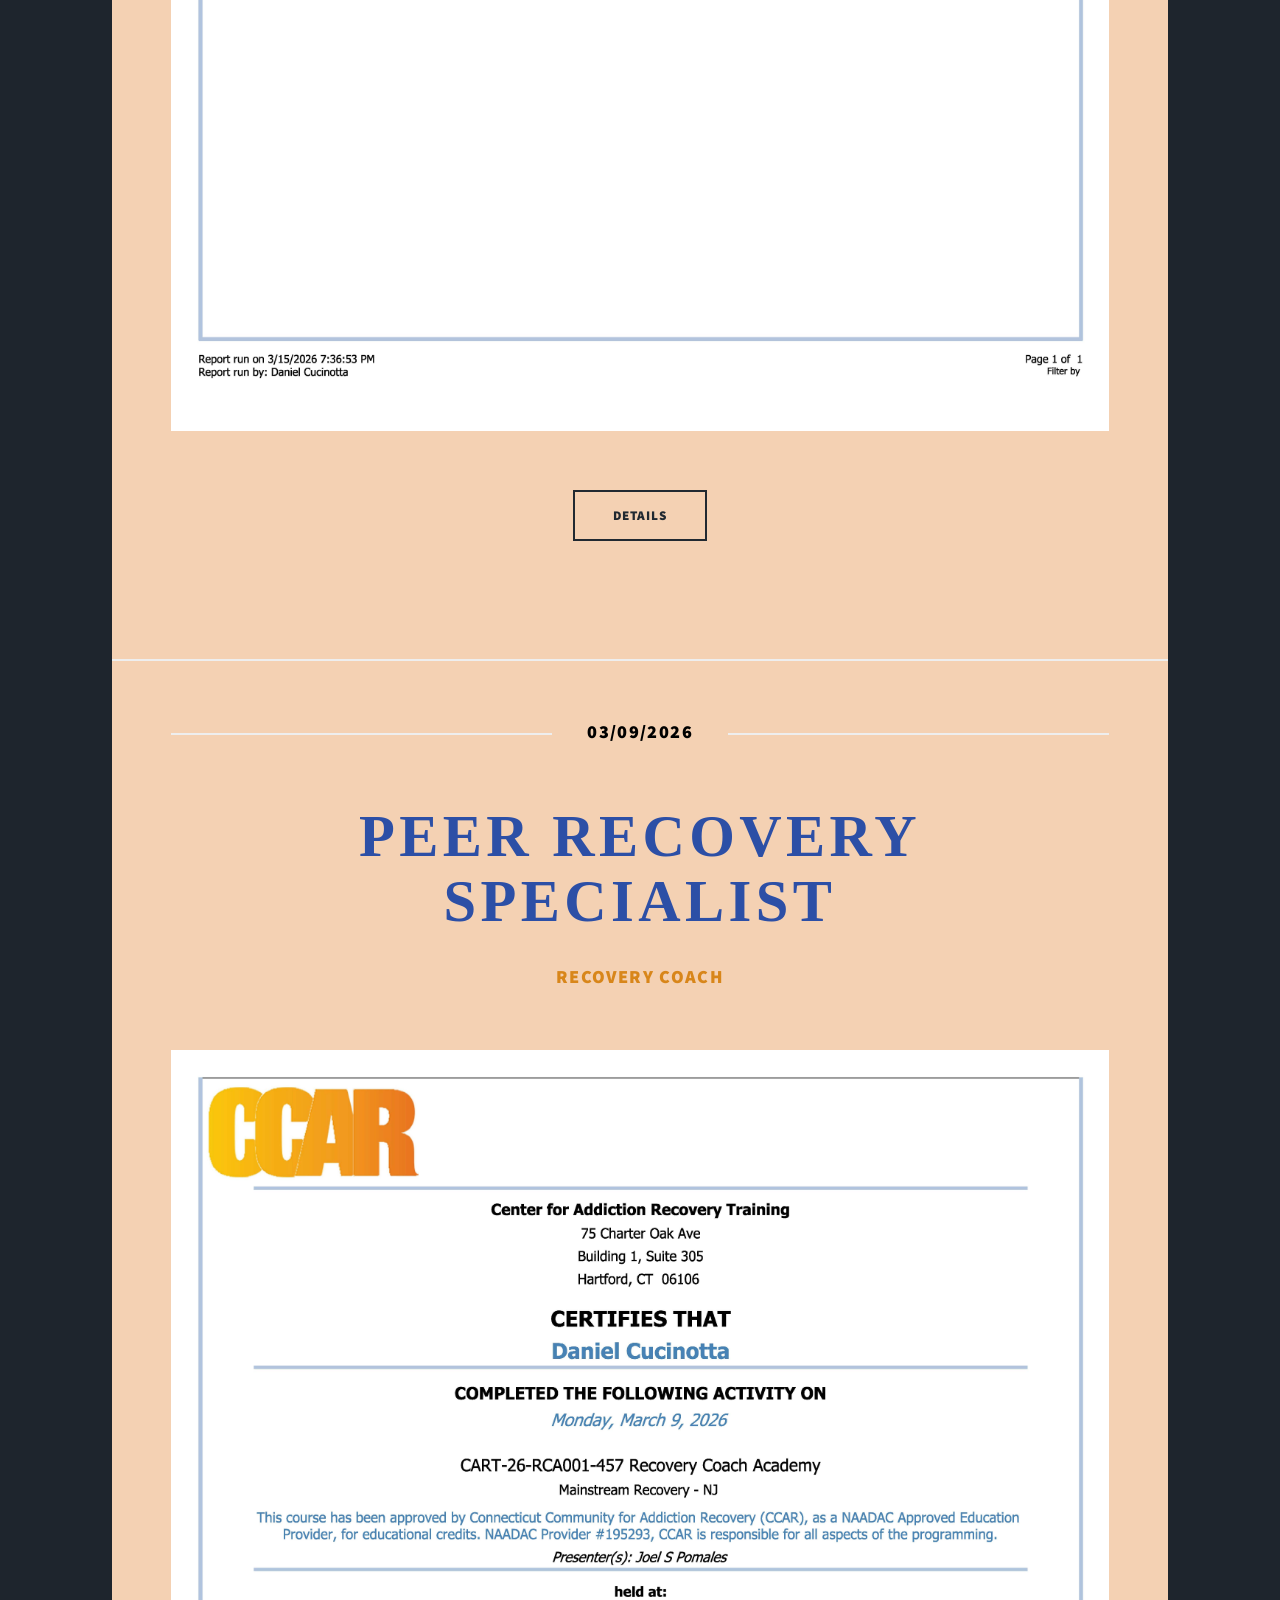
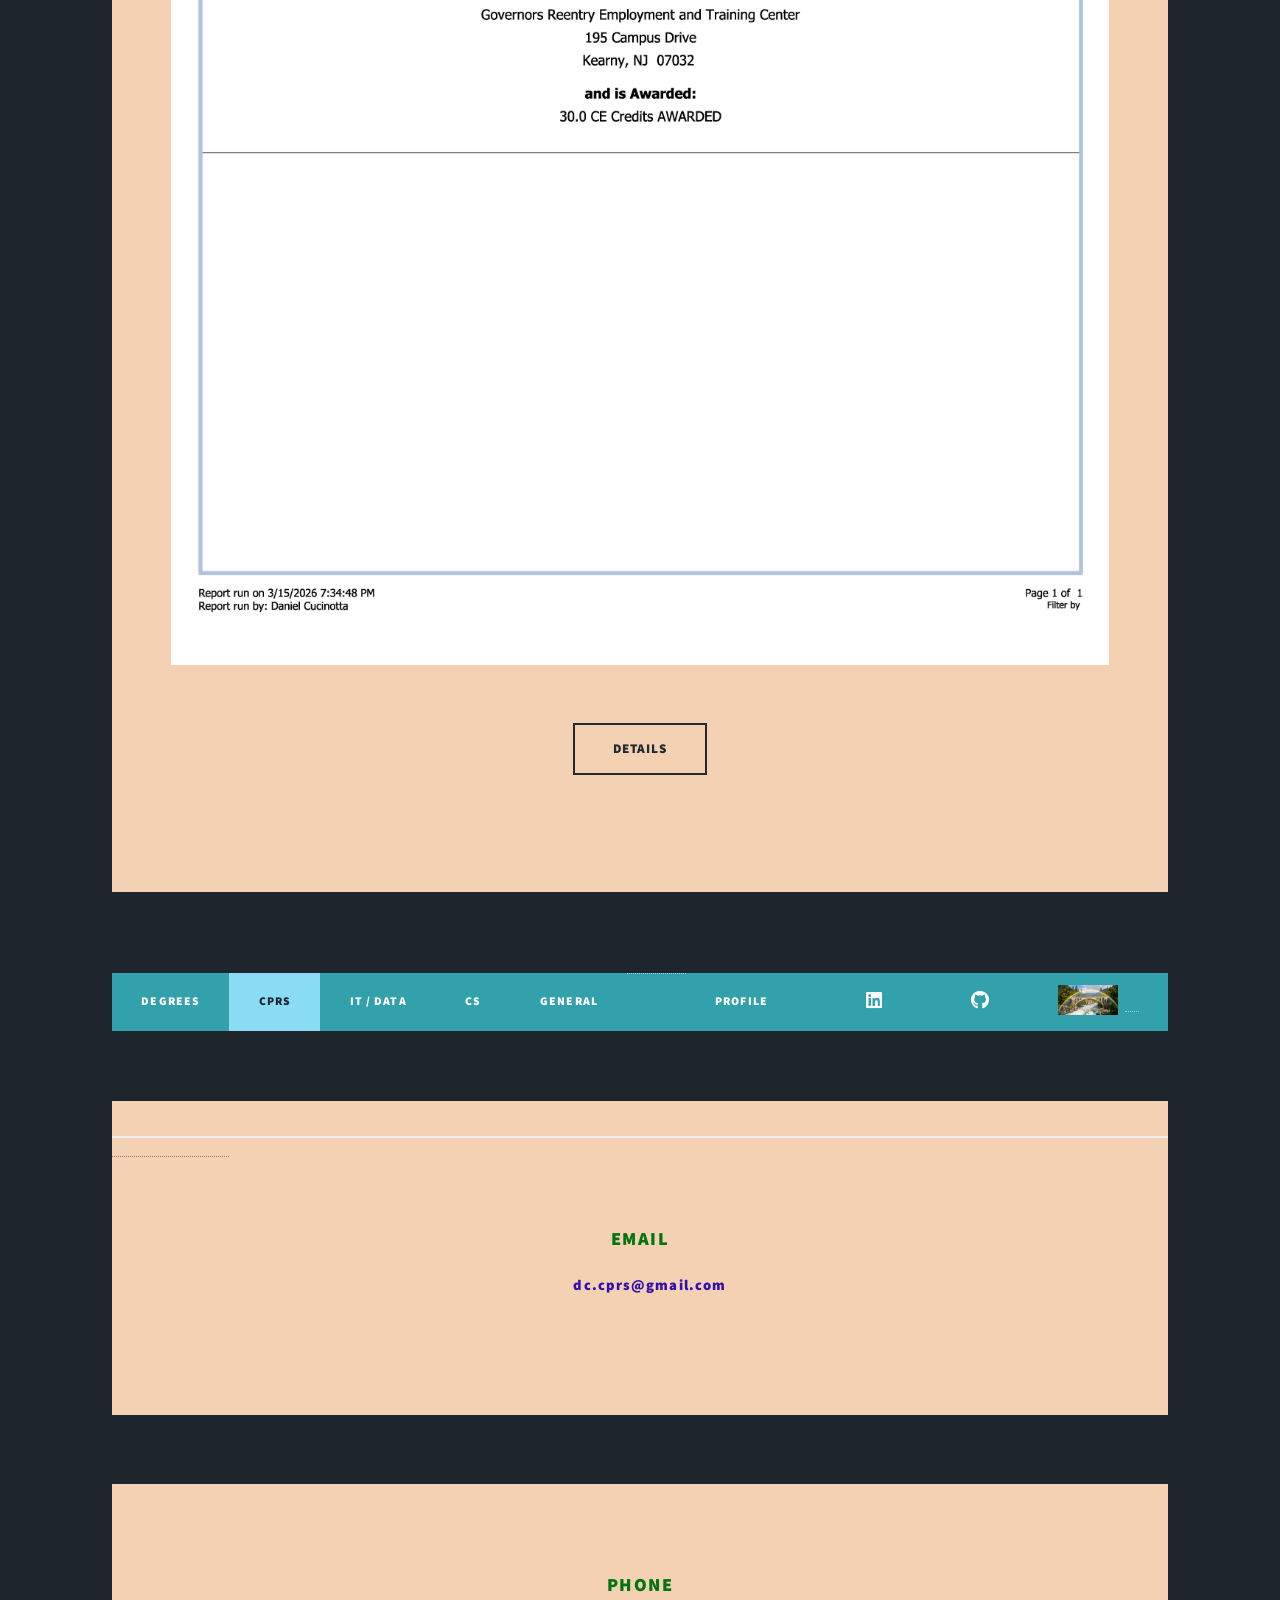
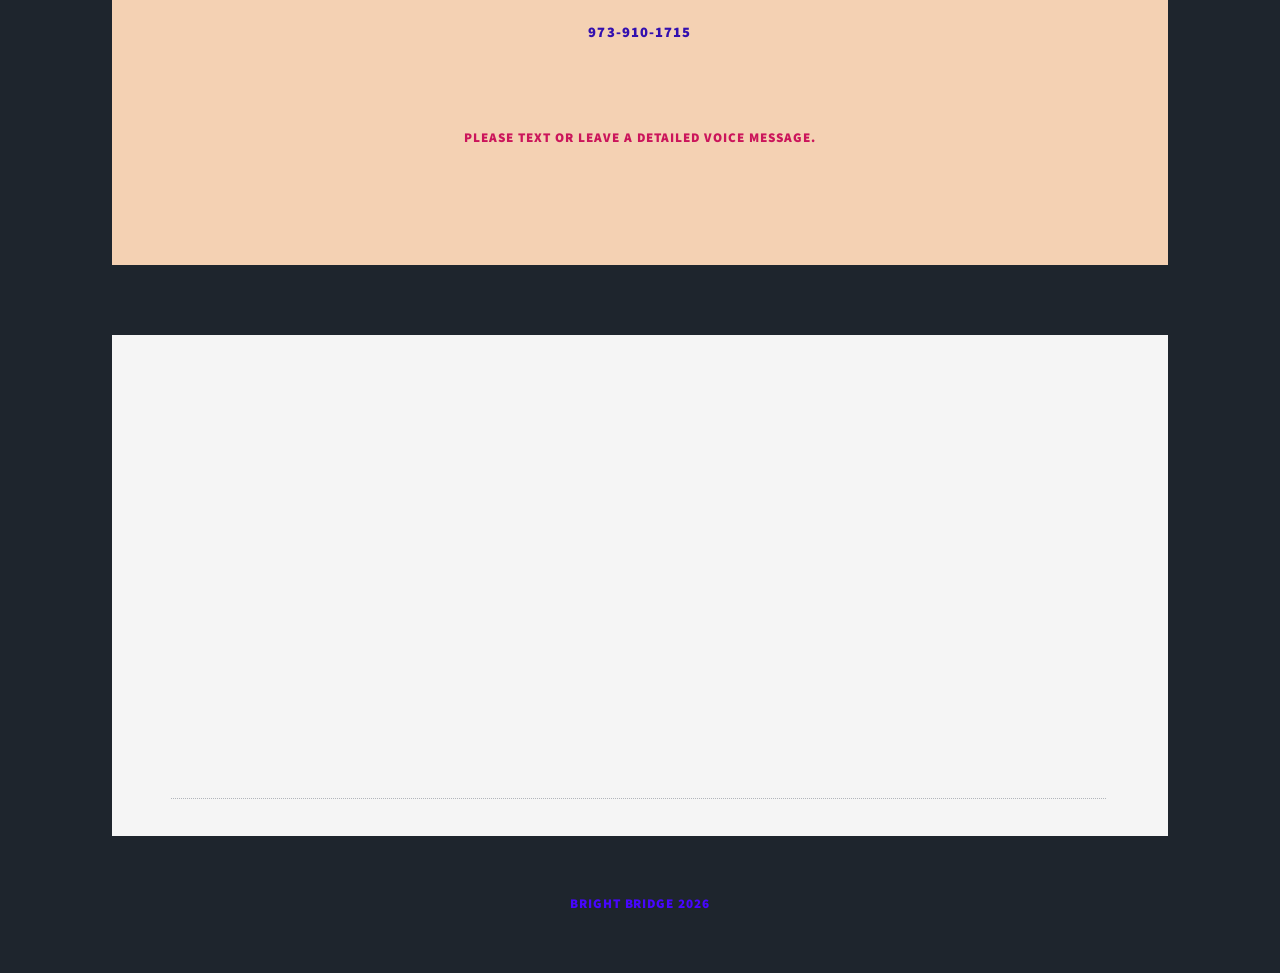
==== commit 9630b97e: "Add files via upload" ====
--- a/CPRS.html
+++ b/CPRS.html
@@ -22,39 +22,59 @@
 					</header>		
 				
 <br/>
-					<!-- Nav -->
+
+
+				<!-- Nav -->
 								<nav id="nav">
 									<ul class="links">
-																				
+										
 										<li><a href="Degrees.html"> Degrees </a></li>
-
-										<li><a href="Data.html"> IT / Data </a></li>
+													
+										<li class="active"><a href="CPRS.html"> CPRS </a></li>
+
+										<li><a href="Data.html"> IT / Data </a></li><br/>
 							
 										<li><a href="CustomerService.html">CS</a></li>
 
-										<li><a href="General.html">General</a></li>
-
-										<li class="active"><a href="CPRS.html"> CPRS </a></li>	
-										
+										<li><a href="General.html">General</a></li>		
 										
 										<li><a></a></li><br/>	
-
 
 										<li><a href="Profile.html"> Profile </a></li><br/>
 																			</ul>
 
-										<ul class="icons">		
-											<li></li>
-											<li><a href="Resume.html"> <img src="images/Smiley.JPG" alt="Icon" style="position: relative !important; top: 8px !important; width: 30px; height: 30px;"></li>
-<li></li>
-											<li></li>							
-											<li><a href="https://www.linkedin.com/in/dc-cprs/" class="icon brands fa-linkedin"></span></a></li>						
+									<ul class="icons">
+
+											<li><a href="https://www.linkedin.com/in/dc-cprs/" class="icon brands fa-linkedin"></span></a></li>	
+
+<li></li>
+<li></li>
+<li></li>
+<li></li>
+<li></li>
+<li></li>
+
 											<li><a href="https://github.com/dc411" class="icon brands alt fa-github"><span class="label"></span></a></li>
-											<li><a href="https://www.facebook.com/daniel.cucinotta.2025/" class="icon brands fa-facebook"></span></a></li>
-											<li><a href="https://www.instagram.com/dansin_cucci/" class="icon brands fa-instagram"></span></a></li>									
+
+<li></li>
+<li></li>
+<li></li>
+<li></li>	
+<li></li>
+
+											<li><a href="Resume.html"> <img src="images/Bright-Bridge.jpg" alt="Icon" style="position: relative !important; top: 8px !important; width: 60px; height: 30px;"></li>
+
+
+<li></li>
+<li></li>
+
+
 												</ul>
 
 									</nav>
+
+
+
 
 					<br/><br/>
 
@@ -71,15 +91,15 @@
 						<header class="major">
 							<span class="date"><h3 style="color: black">03/13/2026</h3></span>
 							<a>
-								<h2  style="color: rgb(44, 79, 166)" ><a href="https://www.mainstreamrecovery.com/cprs/eth">Peer Recovery Specialist</a></h2>
-									
-								<h3 style="color:  rgb(216, 134, 26)";><a href="https://www.mainstreamrecovery.com/cprs/eth">Ethical Considerations</h3>
+								<h2  style="color: rgb(44, 79, 166)" ><a href="https://addictionrecoverytraining.org/ethics-2/">Peer Recovery Specialist</a></h2>
+									
+								<h3 style="color:  rgb(216, 134, 26)";><a href="https://addictionrecoverytraining.org/ethics-2/">Ethical Considerations</h3>
 								
 							
 														<a href="images/CPRS2.jpg" class="image main"><img src="images/CPRS2.jpg" alt="" /></a>
 						</a>
 											<ul class="actions special">
-							<li><a href="https://www.mainstreamrecovery.com/cprs/eth" class="button large">Details</a></li>
+							<li><a href="https://addictionrecoverytraining.org/ethics-2/" class="button large">Details</a></li>
 						</ul>
 									
 
@@ -98,15 +118,15 @@
 							<span class="date"><h3 style="color: black">03/09/2026</h3></span>
 
 							<a>
-								<h2  style="color: rgb(44, 79, 166)" ><a href="https://www.mainstreamrecovery.com/cprs/njrc">Peer Recovery Specialist</a></h2>
-									
-								<h3 style="color:  rgb(216, 134, 26)";><a href="https://www.mainstreamrecovery.com/cprs/njrc">Recovery Coach</h3>
+								<h2  style="color: rgb(44, 79, 166)" ><a href="https://addictionrecoverytraining.org/recovery-coach-basics/">Peer Recovery Specialist</a></h2>
+									
+								<h3 style="color:  rgb(216, 134, 26)";><a href="https://addictionrecoverytraining.org/recovery-coach-basics/">Recovery Coach</h3>
 								
 							
 							<a href="images/CPRS.jpg" class="image main"><img src="images/CPRS.jpg" alt="" /></a>
 						</a>
 											<ul class="actions special">
-							<li><a href="https://www.mainstreamrecovery.com/cprs/njrc" class="button large">Details</a></li>
+							<li><a href="https://addictionrecoverytraining.org/recovery-coach-basics/" class="button large">Details</a></li>
 						</ul>
 
 					</header>
@@ -127,40 +147,56 @@
 
 	<br/><br/>					
 	
-	
+
 				<!-- Nav -->
 								<nav id="nav">
 									<ul class="links">
-																				
+										
 										<li><a href="Degrees.html"> Degrees </a></li>
+													
+										<li class="active"><a href="CPRS.html"> CPRS </a></li>
 
 										<li><a href="Data.html"> IT / Data </a></li><br/>
 							
 										<li><a href="CustomerService.html">CS</a></li>
 
-										<li><a href="General.html">General</a></li>
-
-										<li class="active"><a href="CPRS.html"> CPRS </a></li>
-										
+										<li><a href="General.html">General</a></li>		
 										
 										<li><a></a></li><br/>	
-
 
 										<li><a href="Profile.html"> Profile </a></li><br/>
 																			</ul>
 
-										<ul class="icons">		
-											<li></li>
-											<li><a href="Resume.html"> <img src="images/Smiley.JPG" alt="Icon" style="position: relative !important; top: 8px !important; width: 30px; height: 30px;"></li>
-<li></li>
-											<li></li>							
-											<li><a href="https://www.linkedin.com/in/dc-cprs/" class="icon brands fa-linkedin"></span></a></li>						
+									<ul class="icons">
+
+											<li><a href="https://www.linkedin.com/in/dc-cprs/" class="icon brands fa-linkedin"></span></a></li>	
+
+<li></li>
+<li></li>
+<li></li>
+<li></li>
+<li></li>
+<li></li>
+
 											<li><a href="https://github.com/dc411" class="icon brands alt fa-github"><span class="label"></span></a></li>
-											<li><a href="https://www.facebook.com/daniel.cucinotta.2025/" class="icon brands fa-facebook"></span></a></li>
-											<li><a href="https://www.instagram.com/dansin_cucci/" class="icon brands fa-instagram"></span></a></li>
+
+<li></li>
+<li></li>
+<li></li>
+<li></li>	
+<li></li>
+
+											<li><a href="Resume.html"> <img src="images/Bright-Bridge.jpg" alt="Icon" style="position: relative !important; top: 8px !important; width: 60px; height: 30px;"></li>
+
+
+<li></li>
+<li></li>
+
+
 												</ul>
 
 									</nav>
+
 
 				</div>
 				</section>
@@ -255,4 +291,4 @@
 			<script src="assets/js/main.js"></script>
 
 	</body>
-</html>
+</html>
